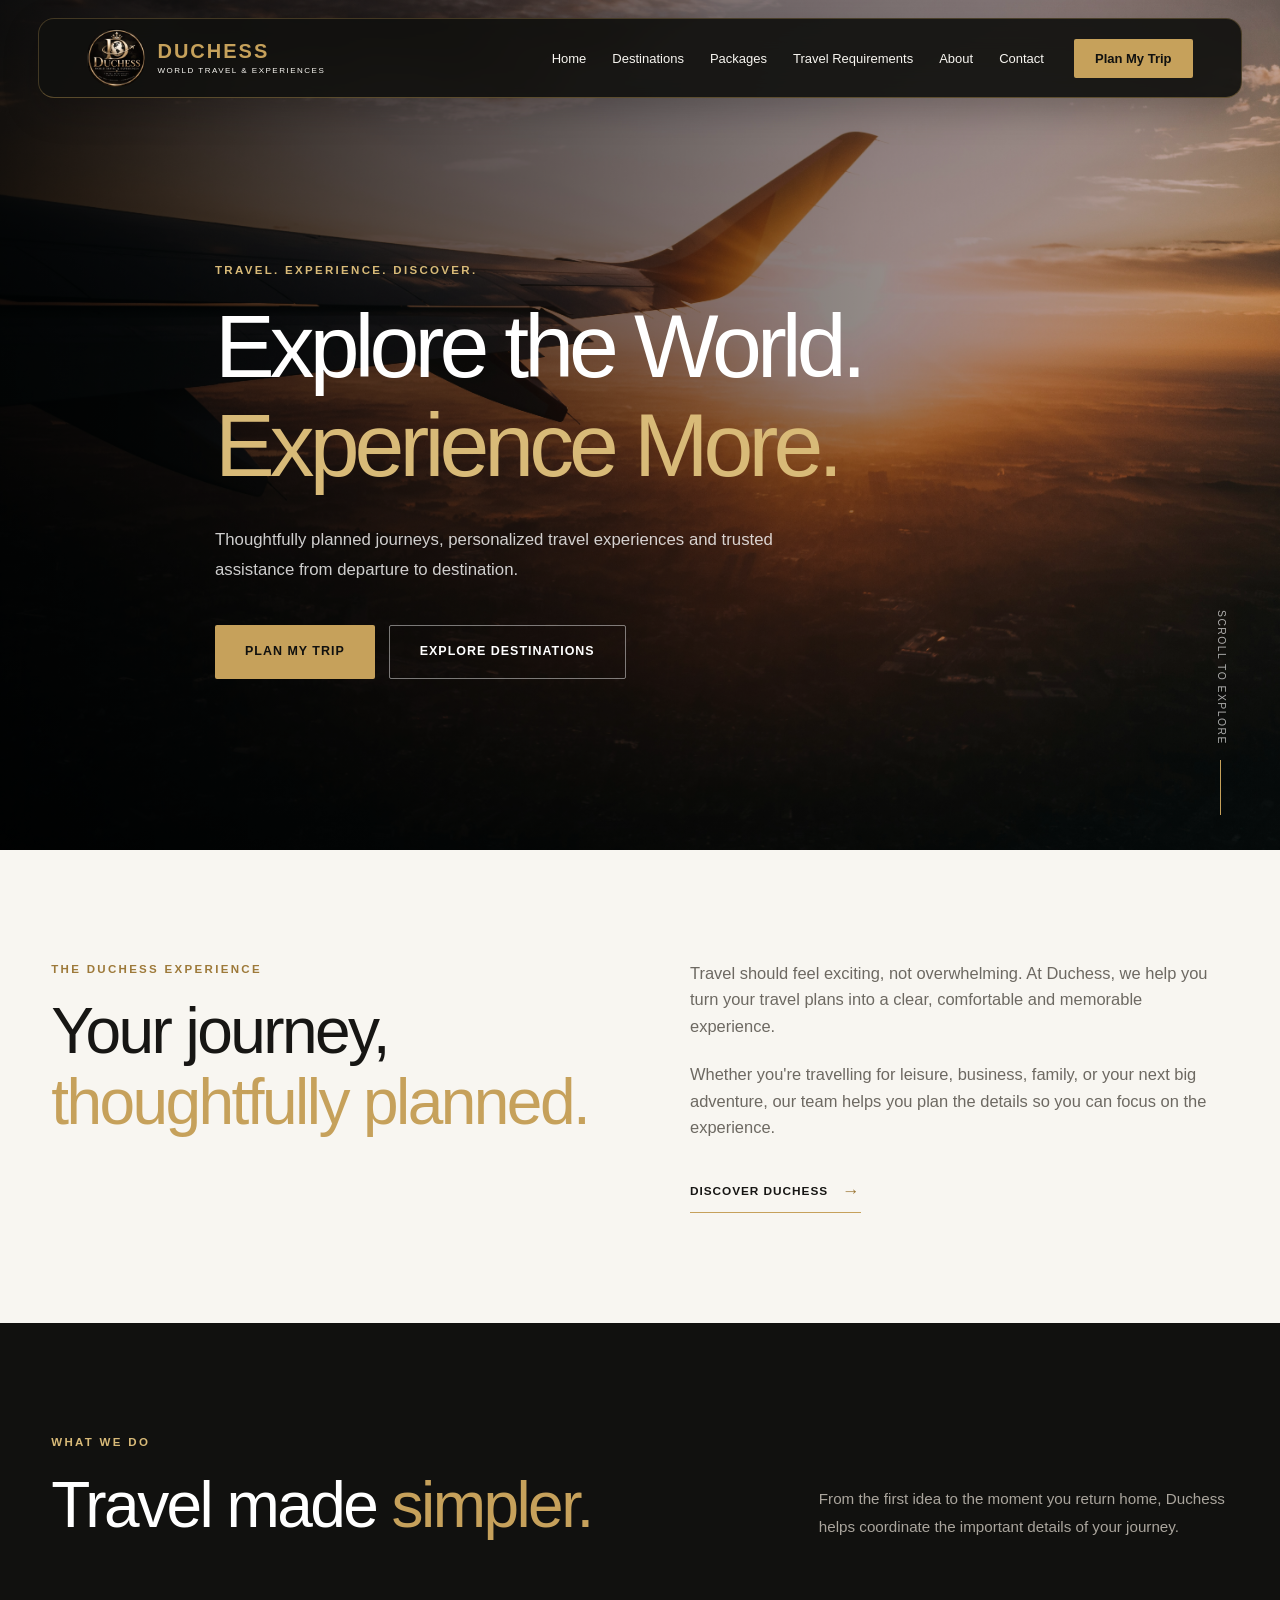
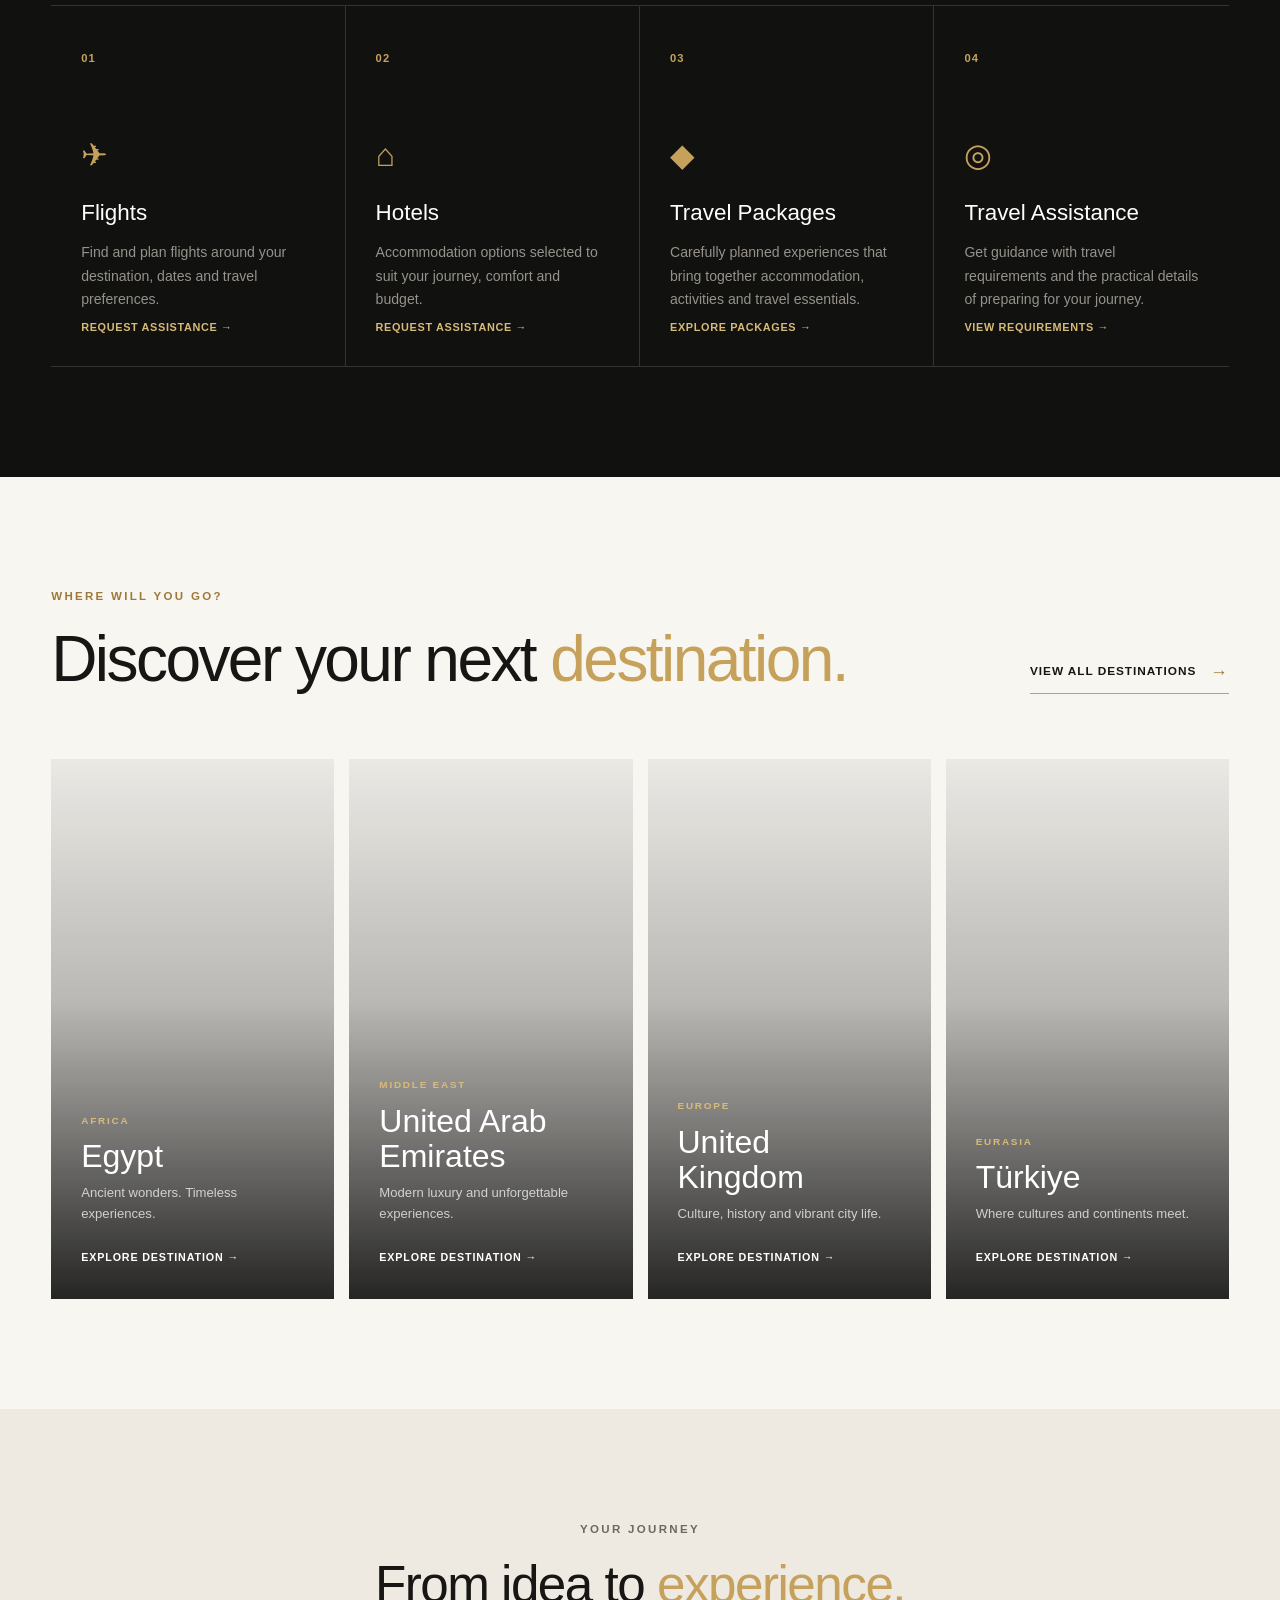
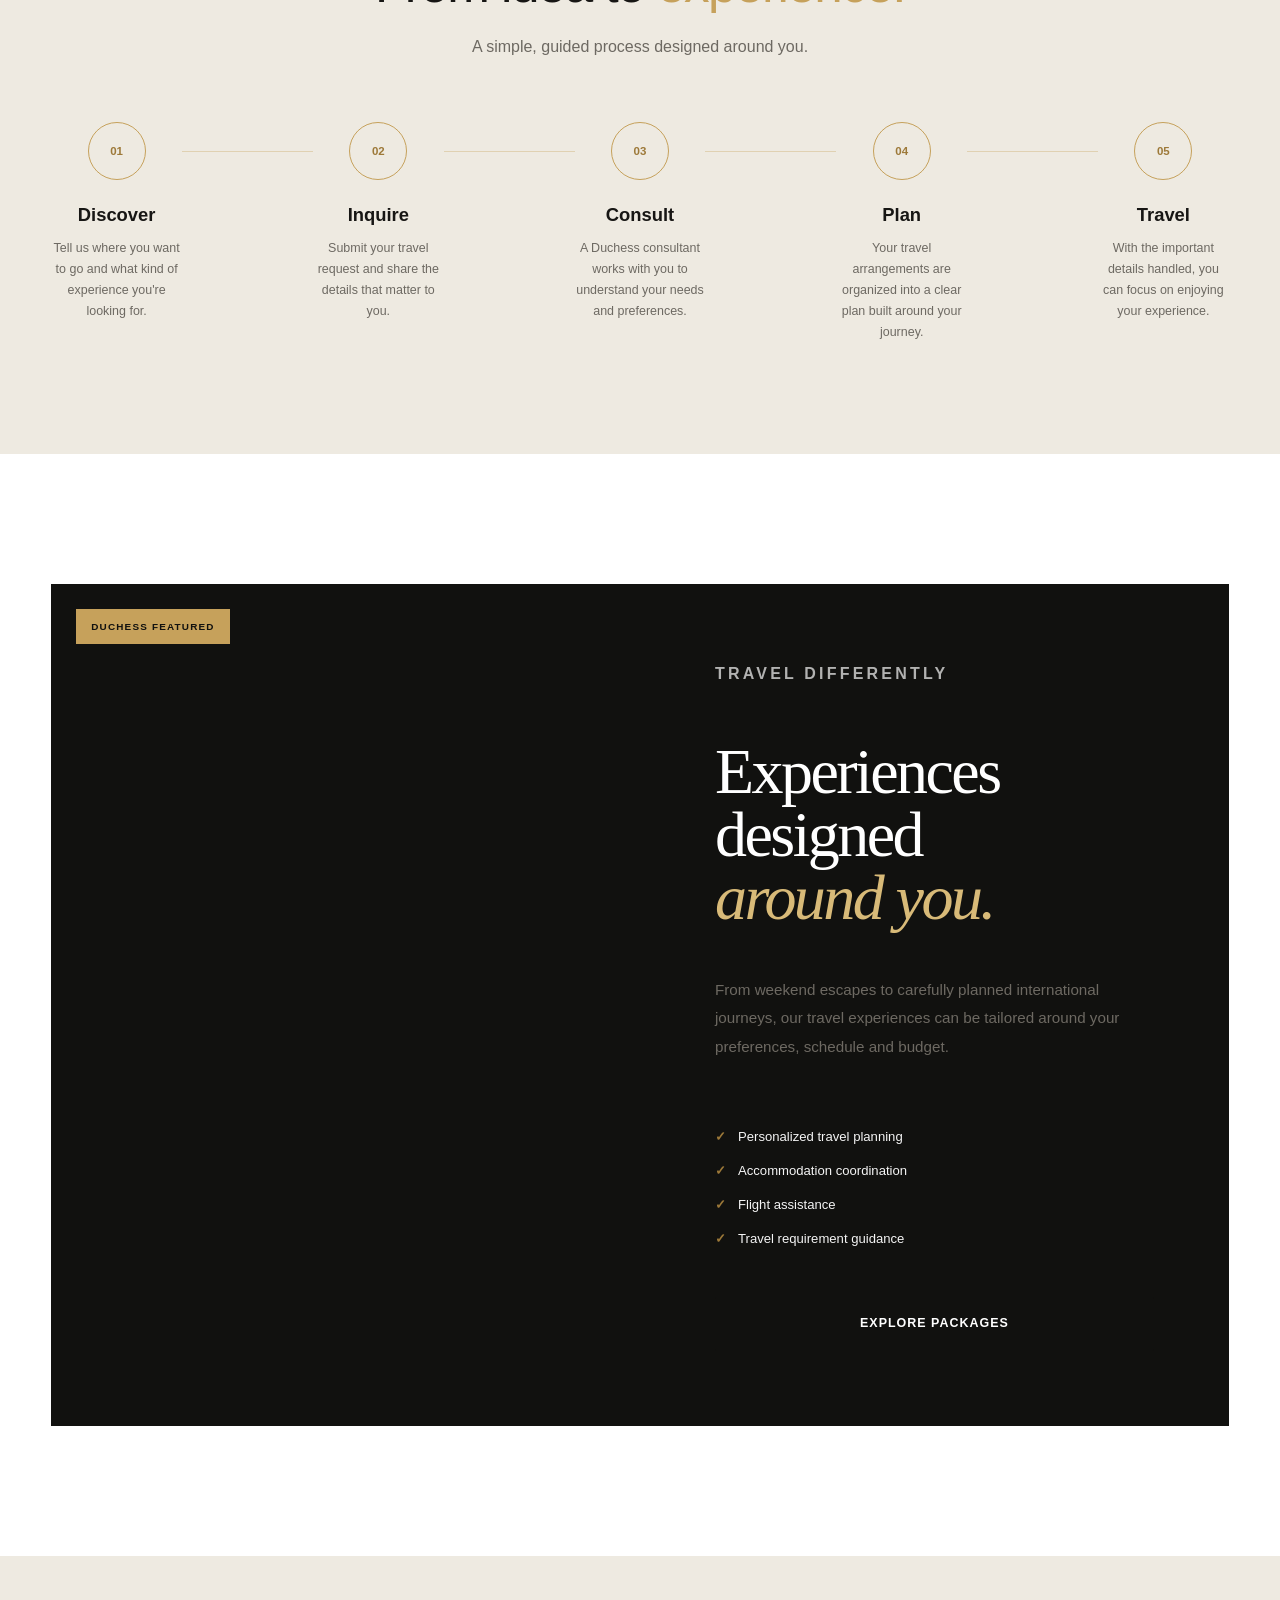
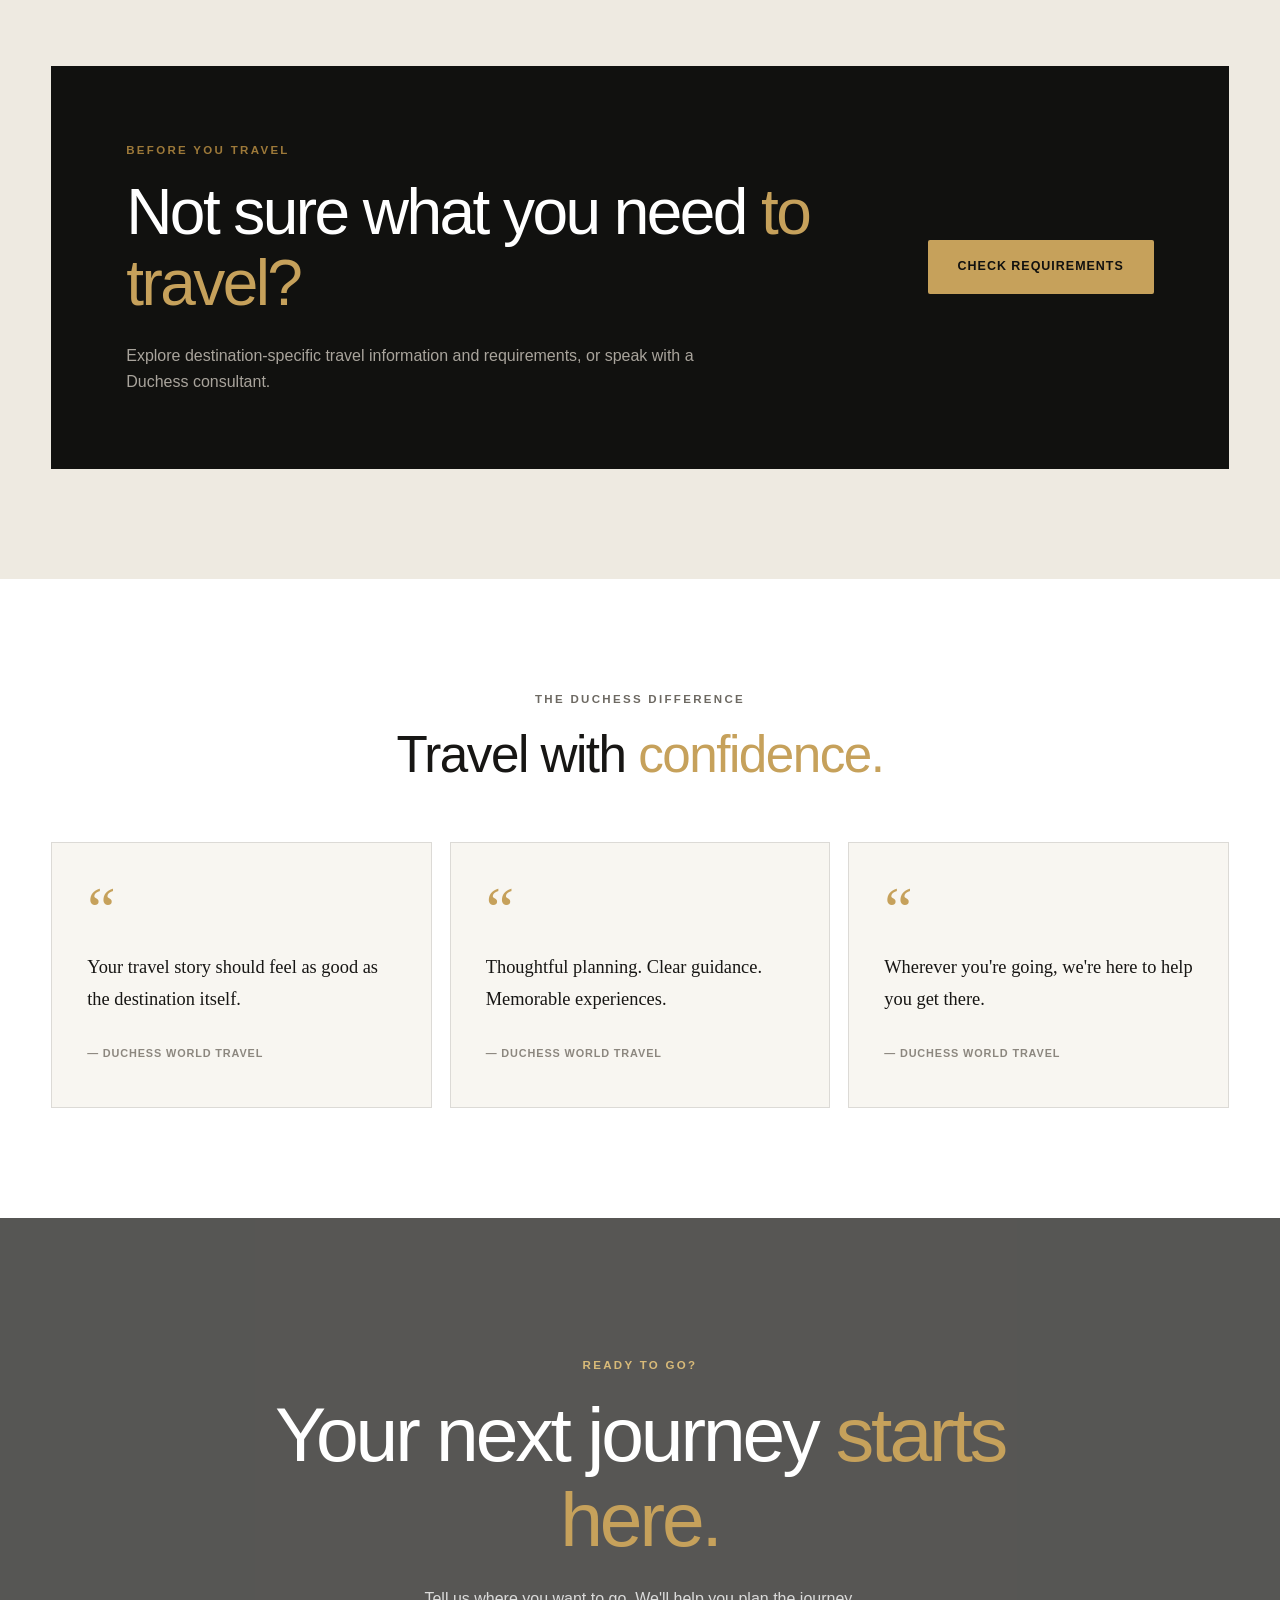
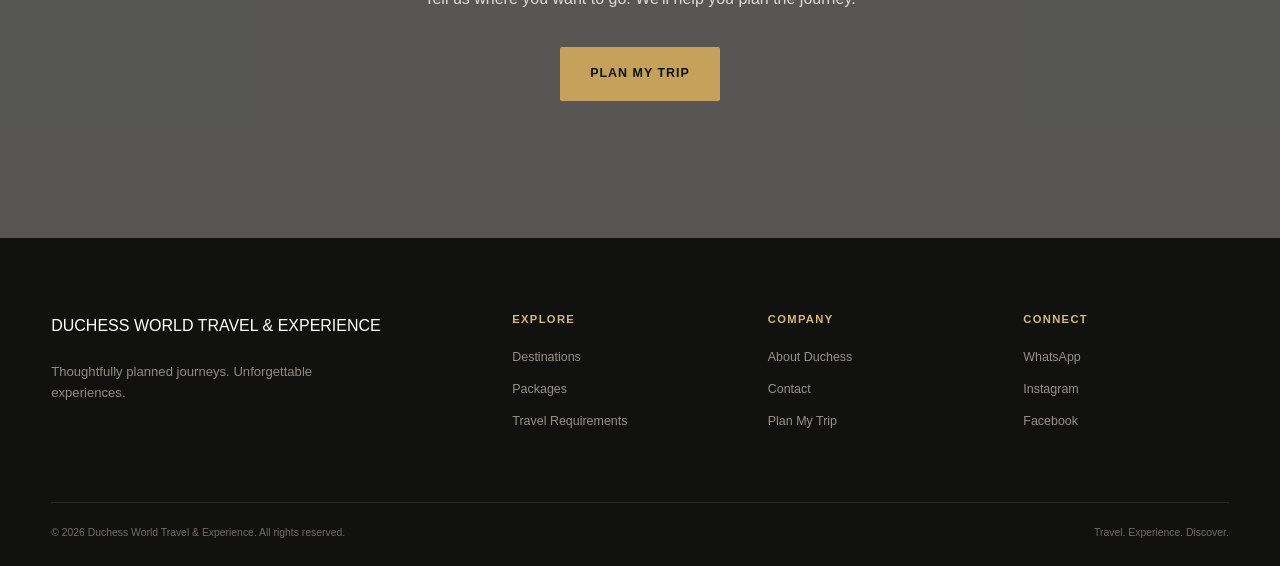
==== index.html @ 2e2ee83c "Initial Duchess travel website demo" ====
<!DOCTYPE html>
<html lang="en">

<head>

    <meta charset="UTF-8">
    <meta name="viewport" content="width=device-width, initial-scale=1.0">

    <title>Duchess World Travel & Experience</title>

    <meta name="description" content="Duchess World Travel & Experience — thoughtfully planned journeys, travel experiences and personalized travel assistance.">

    <link rel="stylesheet" href="css/style.css">

</head>

<body>

    <!-- =========================
         HEADER / NAVIGATION
    ========================== -->
    <header class="site-header">
        <div class="container nav-container">
    
            <a href="index.html" class="brand">
                <img
                    src="images/duchess-logo.jpeg"
                    alt="Duchess World Travel & Experiences"
                    class="brand-logo"
                >
    
                <span class="brand-name">
                    <strong>DUCHESS</strong>
                    <small>WORLD TRAVEL & EXPERIENCES</small>
                </span>
            </a>
    
            <nav class="main-nav">
                <a href="index.html">Home</a>
                <a href="destinations.html">Destinations</a>
                <a href="packages.html">Packages</a>
                <a href="requirements.html">Travel Requirements</a>
                <a href="about.html">About</a>
                <a href="contact.html">Contact</a>
            </nav>
    
            <a href="request-trip.html" class="nav-cta">
                Plan My Trip
            </a>
    
            <button
                class="menu-toggle"
                type="button"
                aria-label="Open menu"
                aria-expanded="false"
            >
                <span></span>
                <span></span>
                <span></span>
            </button>
    
            <nav class="mobile-nav">
                <a href="index.html">Home</a>
                <a href="destinations.html">Destinations</a>
                <a href="packages.html">Packages</a>
                <a href="requirements.html">Travel Requirements</a>
                <a href="about.html">About</a>
                <a href="contact.html">Contact</a>
    
                <a href="request-trip.html" class="mobile-nav-cta">
                    Plan My Trip
                </a>
            </nav>
    
        </div>
    </header>


    <main>

        <!-- =========================
             HERO SECTION
        ========================== -->
        <section class="hero">

            <div class="hero-overlay"></div>

            <div class="container hero-content">

                <p class="eyebrow">
                    TRAVEL. EXPERIENCE. DISCOVER.
                </p>

                <h1>
                    Explore the World.<br>
                    <span>Experience More.</span>
                </h1>

                <p class="hero-text">
                    Thoughtfully planned journeys, personalized travel experiences
                    and trusted assistance from departure to destination.
                </p>

                <div class="hero-actions">

                    <a href="request-trip.html" class="btn btn-primary">
                        Plan My Trip
                    </a>

                    <a href="destinations.html" class="btn btn-secondary">
                        Explore Destinations
                    </a>

                </div>

            </div>

            <div class="hero-scroll">
                <span>Scroll to explore</span>
                <span class="scroll-line"></span>
            </div>

        </section>


        <!-- =========================
             INTRODUCTION
        ========================== -->
        <section class="intro section">

            <div class="container intro-grid">

                <div class="section-heading">

                    <p class="eyebrow">
                        THE DUCHESS EXPERIENCE
                    </p>

                    <h2>
                        Your journey,
                        <span>thoughtfully planned.</span>
                    </h2>

                </div>

                <div class="intro-text">

                    <p>
                        Travel should feel exciting, not overwhelming. At Duchess,
                        we help you turn your travel plans into a clear, comfortable
                        and memorable experience.
                    </p>

                    <p>
                        Whether you're travelling for leisure, business, family,
                        or your next big adventure, our team helps you plan the
                        details so you can focus on the experience.
                    </p>

                    <a href="about.html" class="text-link">
                        Discover Duchess
                        <span>→</span>
                    </a>

                </div>

            </div>

        </section>


        <!-- =========================
             SERVICES
        ========================== -->
        <section class="services section section-dark">

            <div class="container">

                <div class="section-header">

                    <div>

                        <p class="eyebrow">
                            WHAT WE DO
                        </p>

                        <h2>
                            Travel made <span>simpler.</span>
                        </h2>

                    </div>

                    <p class="section-description">
                        From the first idea to the moment you return home,
                        Duchess helps coordinate the important details of your journey.
                    </p>

                </div>


                <div class="services-grid">

                    <article class="service-card">

                        <span class="service-number">01</span>

                        <div class="service-icon">✈</div>

                        <h3>Flights</h3>

                        <p>
                            Find and plan flights around your destination,
                            dates and travel preferences.
                        </p>

                        <a href="request-trip.html">
                            Request assistance →
                        </a>

                    </article>


                    <article class="service-card">

                        <span class="service-number">02</span>

                        <div class="service-icon">⌂</div>

                        <h3>Hotels</h3>

                        <p>
                            Accommodation options selected to suit your
                            journey, comfort and budget.
                        </p>

                        <a href="request-trip.html">
                            Request assistance →
                        </a>

                    </article>


                    <article class="service-card">

                        <span class="service-number">03</span>

                        <div class="service-icon">◆</div>

                        <h3>Travel Packages</h3>

                        <p>
                            Carefully planned experiences that bring together
                            accommodation, activities and travel essentials.
                        </p>

                        <a href="packages.html">
                            Explore packages →
                        </a>

                    </article>


                    <article class="service-card">

                        <span class="service-number">04</span>

                        <div class="service-icon">◎</div>

                        <h3>Travel Assistance</h3>

                        <p>
                            Get guidance with travel requirements and the
                            practical details of preparing for your journey.
                        </p>

                        <a href="requirements.html">
                            View requirements →
                        </a>

                    </article>

                </div>

            </div>

        </section>


        <!-- =========================
             FEATURED DESTINATIONS
        ========================== -->
        <section class="destinations section">

            <div class="container">

                <div class="section-header">

                    <div>

                        <p class="eyebrow">
                            WHERE WILL YOU GO?
                        </p>

                        <h2>
                            Discover your next <span>destination.</span>
                        </h2>

                    </div>

                    <a href="destinations.html" class="text-link">
                        View all destinations
                        <span>→</span>
                    </a>

                </div>


                <div class="destination-grid">

                    <a href="egypt.html" class="destination-card destination-egypt">

                        <div class="destination-overlay"></div>

                        <div class="destination-content">

                            <span class="destination-country">
                                AFRICA
                            </span>

                            <h3>Egypt</h3>

                            <p>
                                Ancient wonders. Timeless experiences.
                            </p>

                            <span class="destination-link">
                                Explore destination →
                            </span>

                        </div>

                    </a>


                    <a href="destination-uae.html" class="destination-card destination-uae">

                        <div class="destination-overlay"></div>

                        <div class="destination-content">

                            <span class="destination-country">
                                MIDDLE EAST
                            </span>

                            <h3>United Arab Emirates</h3>

                            <p>
                                Modern luxury and unforgettable experiences.
                            </p>

                            <span class="destination-link">
                                Explore destination →
                            </span>

                        </div>

                    </a>


                    <a href="destination-uk.html" class="destination-card destination-uk">

                        <div class="destination-overlay"></div>

                        <div class="destination-content">

                            <span class="destination-country">
                                EUROPE
                            </span>

                            <h3>United Kingdom</h3>

                            <p>
                                Culture, history and vibrant city life.
                            </p>

                            <span class="destination-link">
                                Explore destination →
                            </span>

                        </div>

                    </a>


                    <a href="destination-turkiye.html" class="destination-card destination-turkiye">

                        <div class="destination-overlay"></div>

                        <div class="destination-content">

                            <span class="destination-country">
                                EURASIA
                            </span>

                            <h3>Türkiye</h3>

                            <p>
                                Where cultures and continents meet.
                            </p>

                            <span class="destination-link">
                                Explore destination →
                            </span>

                        </div>

                    </a>

                </div>

            </div>

        </section>


        <!-- =========================
             HOW DUCHESS WORKS
        ========================== -->
        <section class="journey section section-light">

            <div class="container">

                <div class="section-heading centered">

                    <p class="eyebrow">
                        YOUR JOURNEY
                    </p>

                    <h2>
                        From idea to <span>experience.</span>
                    </h2>

                    <p>
                        A simple, guided process designed around you.
                    </p>

                </div>


                <div class="journey-steps">

                    <div class="journey-step">

                        <span class="step-number">01</span>

                        <h3>Discover</h3>

                        <p>
                            Tell us where you want to go and what kind of
                            experience you're looking for.
                        </p>

                    </div>


                    <div class="journey-line"></div>


                    <div class="journey-step">

                        <span class="step-number">02</span>

                        <h3>Inquire</h3>

                        <p>
                            Submit your travel request and share the details
                            that matter to you.
                        </p>

                    </div>


                    <div class="journey-line"></div>


                    <div class="journey-step">

                        <span class="step-number">03</span>

                        <h3>Consult</h3>

                        <p>
                            A Duchess consultant works with you to understand
                            your needs and preferences.
                        </p>

                    </div>


                    <div class="journey-line"></div>


                    <div class="journey-step">

                        <span class="step-number">04</span>

                        <h3>Plan</h3>

                        <p>
                            Your travel arrangements are organized into a
                            clear plan built around your journey.
                        </p>

                    </div>


                    <div class="journey-line"></div>


                    <div class="journey-step">

                        <span class="step-number">05</span>

                        <h3>Travel</h3>

                        <p>
                            With the important details handled, you can focus
                            on enjoying your experience.
                        </p>

                    </div>

                </div>

            </div>

        </section>


        <!-- =========================
             FEATURED PACKAGE
        ========================== -->
        <section class="featured-package section">

            <div class="container featured-package-grid">

                <div class="featured-package-image">

                    <div class="featured-badge">
                        DUCHESS FEATURED
                    </div>

                </div>


                <div class="featured-package-content">

                    <p class="eyebrow">
                        TRAVEL DIFFERENTLY
                    </p>

                    <h2>
                        Experiences designed
                        <span>around you.</span>
                    </h2>

                    <p>
                        From weekend escapes to carefully planned international
                        journeys, our travel experiences can be tailored around
                        your preferences, schedule and budget.
                    </p>

                    <ul class="feature-list">

                        <li>
                            <span>✓</span>
                            Personalized travel planning
                        </li>

                        <li>
                            <span>✓</span>
                            Accommodation coordination
                        </li>

                        <li>
                            <span>✓</span>
                            Flight assistance
                        </li>

                        <li>
                            <span>✓</span>
                            Travel requirement guidance
                        </li>

                    </ul>

                    <a href="packages.html" class="btn btn-dark">
                        Explore Packages
                    </a>

                </div>

            </div>

        </section>


        <!-- =========================
             TRAVEL REQUIREMENTS CTA
        ========================== -->
        <section class="requirements-preview section">

            <div class="container requirements-box">

                <div>

                    <p class="eyebrow">
                        BEFORE YOU TRAVEL
                    </p>

                    <h2>
                        Not sure what you need
                        <span>to travel?</span>
                    </h2>

                    <p>
                        Explore destination-specific travel information and
                        requirements, or speak with a Duchess consultant.
                    </p>

                </div>

                <div class="requirements-action">

                    <a href="requirements.html" class="btn btn-primary">
                        Check Requirements
                    </a>

                </div>

            </div>

        </section>


        <!-- =========================
             TESTIMONIALS
        ========================== -->
        <section class="testimonials section">

            <div class="container">

                <div class="section-heading centered">

                    <p class="eyebrow">
                        THE DUCHESS DIFFERENCE
                    </p>

                    <h2>
                        Travel with <span>confidence.</span>
                    </h2>

                </div>


                <div class="testimonial-grid">

                    <article class="testimonial-card">

                        <div class="quote-mark">“</div>

                        <p>
                            Your travel story should feel as good as the
                            destination itself.
                        </p>

                        <span class="testimonial-author">
                            — Duchess World Travel
                        </span>

                    </article>


                    <article class="testimonial-card">

                        <div class="quote-mark">“</div>

                        <p>
                            Thoughtful planning. Clear guidance.
                            Memorable experiences.
                        </p>

                        <span class="testimonial-author">
                            — Duchess World Travel
                        </span>

                    </article>


                    <article class="testimonial-card">

                        <div class="quote-mark">“</div>

                        <p>
                            Wherever you're going, we're here to help
                            you get there.
                        </p>

                        <span class="testimonial-author">
                            — Duchess World Travel
                        </span>

                    </article>

                </div>

            </div>

        </section>


        <!-- =========================
             FINAL CTA
        ========================== -->
        <section class="final-cta">

            <div class="final-cta-overlay"></div>

            <div class="container final-cta-content">

                <p class="eyebrow">
                    READY TO GO?
                </p>

                <h2>
                    Your next journey
                    <span>starts here.</span>
                </h2>

                <p>
                    Tell us where you want to go. We'll help you plan
                    the journey.
                </p>

                <a href="request-trip.html" class="btn btn-primary">
                    Plan My Trip
                </a>

            </div>

        </section>

    </main>


    <!-- =========================
         FOOTER
    ========================== -->
    <footer class="site-footer">

        <div class="container footer-grid">

            <div class="footer-brand">

                <a href="index.html" class="logo">
                    <span class="logo-main">DUCHESS</span>
                    <span class="logo-sub">WORLD TRAVEL & EXPERIENCE</span>
                </a>

                <p>
                    Thoughtfully planned journeys.
                    Unforgettable experiences.
                </p>

            </div>


            <div class="footer-column">

                <h4>Explore</h4>

                <a href="destinations.html">Destinations</a>
                <a href="packages.html">Packages</a>
                <a href="requirements.html">Travel Requirements</a>

            </div>


            <div class="footer-column">

                <h4>Company</h4>

                <a href="about.html">About Duchess</a>
                <a href="contact.html">Contact</a>
                <a href="request-trip.html">Plan My Trip</a>

            </div>


            <div class="footer-column">

                <h4>Connect</h4>

                <a href="#" target="_blank">WhatsApp</a>
                <a href="#" target="_blank">Instagram</a>
                <a href="#" target="_blank">Facebook</a>

            </div>

        </div>


        <div class="container footer-bottom">

            <p>
                © 2026 Duchess World Travel & Experience. All rights reserved.
            </p>

            <p>
                Travel. Experience. Discover.
            </p>

        </div>

    </footer>


    <script src="js/main.js"></script>

</body>

</html>
---- css/style.css ----
/* =========================================================
   DUCHESS WORLD TRAVEL & EXPERIENCES
   Main Stylesheet
========================================================= */


/* =========================================================
   1. VARIABLES
========================================================= */

:root {
    --black: #11110f;
    --black-soft: #191816;
    --black-light: #25231f;

    --gold: #c6a15b;
    --gold-light: #d8ba78;
    --gold-dark: #9d7939;

    --cream: #f8f6f1;
    --cream-dark: #eeeae1;
    --white: #ffffff;

    --text: #171614;
    --text-light: #6d6962;
    --text-muted: #8c877f;

    --border: rgba(23, 22, 20, 0.12);

    --container: 1240px;

    --transition: 0.3s ease;
}


/* =========================================================
   2. RESET
========================================================= */

* {
    margin: 0;
    padding: 0;
    box-sizing: border-box;
}

html {
    scroll-behavior: smooth;
}

body {
    font-family: "Inter", "Helvetica Neue", Arial, sans-serif;
    background: var(--cream);
    color: var(--text);
    line-height: 1.6;
    overflow-x: hidden;
}

img {
    display: block;
    max-width: 100%;
}

a {
    color: inherit;
    text-decoration: none;
}

button,
input,
textarea,
select {
    font: inherit;
}

button {
    border: none;
    background: none;
    cursor: pointer;
}


/* =========================================================
   3. GLOBAL
========================================================= */

.container {
    width: min(92%, var(--container));
    margin: 0 auto;
}

.section {
    padding: 110px 0;
}

.section-dark {
    background: var(--black);
    color: var(--white);
}

.section-light {
    background: var(--cream-dark);
}

.eyebrow {
    color: var(--gold-dark);
    font-size: 0.72rem;
    font-weight: 700;
    letter-spacing: 0.2em;
    text-transform: uppercase;
    margin-bottom: 18px;
}

.section-dark .eyebrow {
    color: var(--gold-light);
}

h1,
h2,
h3,
h4 {
    line-height: 1.1;
}

h1,
h2 {
    font-weight: 500;
}

h2 {
    font-size: clamp(2.5rem, 5vw, 4.5rem);
    letter-spacing: -0.04em;
}

h2 span {
    color: var(--gold);
}

.section-heading {
    max-width: 650px;
}

.section-heading.centered {
    margin: 0 auto 70px;
    text-align: center;
}

.section-heading.centered > p:last-child {
    margin-top: 22px;
    color: var(--text-light);
}

.section-dark .section-heading.centered > p:last-child {
    color: #aaa59d;
}


/* =========================================================
   4. BUTTONS
========================================================= */

.btn {
    display: inline-flex;
    align-items: center;
    justify-content: center;
    min-height: 54px;
    padding: 0 30px;
    border-radius: 2px;
    font-size: 0.78rem;
    font-weight: 700;
    letter-spacing: 0.08em;
    text-transform: uppercase;
    transition:
        transform var(--transition),
        background var(--transition),
        color var(--transition),
        border-color var(--transition);
}

.btn:hover {
    transform: translateY(-3px);
}

.btn-primary {
    background: var(--gold);
    color: var(--black);
}

.btn-primary:hover {
    background: var(--gold-light);
}

.btn-secondary {
    border: 1px solid rgba(255, 255, 255, 0.45);
    color: var(--white);
}

.btn-secondary:hover {
    background: var(--white);
    color: var(--black);
    border-color: var(--white);
}

.btn-dark {
    background: var(--black);
    color: var(--white);
}

.btn-dark:hover {
    background: var(--black-light);
}


/* =========================================================
   5. HEADER
   SAME HEADER ON ALL PAGES
========================================================= */

.site-header {
    position: fixed;
    top: 0;
    left: 0;
    width: 100%;
    z-index: 1000;

    background: #11110f;
    border-bottom: 1px solid rgba(198, 161, 91, 0.35);
}

.nav-container {
    width: min(92%, 1200px);
    min-height: 88px;
    margin: 0 auto;

    display: flex;
    align-items: center;
    gap: 30px;
}


/* =========================================================
   6. BRAND
========================================================= */

.brand {
    display: flex;
    align-items: center;
    gap: 12px;

    width: 330px;
    flex-shrink: 0;

    text-decoration: none;
}

.brand-logo {
    width: 58px;
    height: 58px;

    flex-shrink: 0;

    object-fit: contain;
    display: block;

    border-radius: 27px;
}

.brand-name {
    display: flex;
    flex-direction: column;
    line-height: 1.1;
}

.brand-name strong {
    color: var(--gold);

    font-size: 20px;
    font-weight: 700;

    letter-spacing: 2px;
}

.brand-name small {
    margin-top: 5px;

    color: var(--cream);

    font-size: 8px;
    font-weight: 500;

    letter-spacing: 1.5px;

    white-space: nowrap;
}


/* =========================================================
   7. MAIN NAVIGATION
========================================================= */

.main-nav {
    display: flex;
    align-items: center;
    gap: 26px;

    margin-left: auto;
}

.main-nav a {
    position: relative;

    color: var(--cream);

    font-size: 13px;
    font-weight: 500;
    line-height: 1;

    white-space: nowrap;

    transition: color var(--transition);
}

.main-nav a:hover,
.main-nav a.active {
    color: var(--gold);
}

.main-nav a::after {
    content: "";

    position: absolute;

    left: 0;
    bottom: -9px;

    width: 0;
    height: 2px;

    background: var(--gold);

    transition: width var(--transition);
}

.main-nav a:hover::after,
.main-nav a.active::after {
    width: 100%;
}


/* =========================================================
   8. PLAN MY TRIP
========================================================= */

.nav-cta {
    display: inline-flex;
    align-items: center;
    justify-content: center;

    flex-shrink: 0;

    padding: 13px 21px;

    background: var(--gold);
    color: var(--black) !important;

    border-radius: 2px;

    font-size: 13px;
    font-weight: 700;
    line-height: 1;

    white-space: nowrap;

    text-decoration: none;

    transition: all var(--transition);
}

.nav-cta:hover {
    background: var(--gold-light);
    color: var(--black) !important;

    transform: translateY(-1px);
}


/* =========================================================
   9. MOBILE MENU BUTTON
========================================================= */

.menu-toggle {
    display: none;

    width: 42px;
    height: 42px;

    padding: 0;

    border: 1px solid rgba(198, 161, 91, 0.5);

    background: transparent;

    align-items: center;
    justify-content: center;

    flex-direction: column;

    gap: 5px;
}

.menu-toggle span {
    display: block;

    width: 20px;
    height: 2px;

    background: var(--gold);
}


/* =========================================================
   10. HERO
========================================================= */

.hero {
    min-height: 850px;

    position: relative;

    display: flex;
    align-items: center;

    color: var(--white);

    background-image:
        url("../images/trip.jpg");

    background-size: cover;
    background-position: center;

    overflow: hidden;
}

.hero-overlay {
    position: absolute;
    inset: 0;

    background:
        linear-gradient(
            90deg,
            rgba(0, 0, 0, 0.82) 0%,
            rgba(0, 0, 0, 0.56) 45%,
            rgba(0, 0, 0, 0.2) 100%
        );
}

.hero-content {
    position: relative;
    z-index: 2;

    padding-top: 90px;

    max-width: 850px;
}

.hero .eyebrow {
    color: var(--gold-light);
}

.hero h1 {
    max-width: 850px;

    font-size: clamp(3.4rem, 7vw, 7rem);

    letter-spacing: -0.055em;
}

.hero h1 span {
    color: var(--gold-light);
}

.hero-text {
    max-width: 580px;

    margin-top: 30px;

    color: rgba(255, 255, 255, 0.8);

    font-size: 1.05rem;
    line-height: 1.8;
}

.hero-actions {
    display: flex;
    flex-wrap: wrap;

    gap: 14px;

    margin-top: 40px;
}

.hero-scroll {
    position: absolute;

    z-index: 2;

    bottom: 35px;
    right: 4%;

    display: flex;
    align-items: center;

    gap: 15px;

    color: rgba(255, 255, 255, 0.65);

    font-size: 0.65rem;

    letter-spacing: 0.14em;

    text-transform: uppercase;

    writing-mode: vertical-rl;
}

.scroll-line {
    width: 1px;
    height: 55px;

    background: var(--gold);
}


/* =========================================================
   11. INTRO
========================================================= */

.intro-grid {
    display: grid;

    grid-template-columns: 1fr 1fr;

    gap: 100px;

    align-items: start;
}

.intro-text {
    max-width: 560px;
}

.intro-text p {
    color: var(--text-light);

    margin-bottom: 22px;

    font-size: 1.03rem;
}

.text-link {
    display: inline-flex;
    align-items: center;

    gap: 14px;

    margin-top: 15px;

    padding-bottom: 7px;

    border-bottom: 1px solid var(--gold);

    color: var(--text);

    font-size: 0.74rem;
    font-weight: 700;

    letter-spacing: 0.08em;

    text-transform: uppercase;

    transition: gap var(--transition);
}

.text-link span {
    color: var(--gold-dark);

    font-size: 1.1rem;
}

.text-link:hover {
    gap: 20px;
}


/* =========================================================
   12. SERVICES
========================================================= */

.services {
    position: relative;
}

.section-header {
    display: flex;

    align-items: end;
    justify-content: space-between;

    gap: 60px;

    margin-bottom: 65px;
}

.section-description {
    max-width: 410px;

    color: #aaa59d;

    font-size: 0.95rem;

    line-height: 1.8;
}

.services-grid {
    display: grid;

    grid-template-columns: repeat(4, 1fr);

    border-top: 1px solid rgba(255, 255, 255, 0.15);
    border-bottom: 1px solid rgba(255, 255, 255, 0.15);
}

.service-card {
    position: relative;

    min-height: 360px;

    padding: 38px 30px;

    border-right: 1px solid rgba(255, 255, 255, 0.15);

    transition: background var(--transition);
}

.service-card:last-child {
    border-right: none;
}

.service-card:hover {
    background: var(--black-light);
}

.service-number {
    color: var(--gold);

    font-size: 0.7rem;
    font-weight: 700;

    letter-spacing: 0.1em;
}

.service-icon {
    margin-top: 60px;

    color: var(--gold);

    font-size: 2rem;
}

.service-card h3 {
    margin-top: 20px;

    font-size: 1.4rem;
    font-weight: 500;
}

.service-card p {
    margin-top: 15px;

    color: #96928b;

    font-size: 0.88rem;

    line-height: 1.7;
}

.service-card a {
    position: absolute;

    bottom: 30px;
    left: 30px;

    color: var(--gold-light);

    font-size: 0.68rem;
    font-weight: 700;

    letter-spacing: 0.06em;

    text-transform: uppercase;
}


/* =========================================================
   13. DESTINATIONS
========================================================= */

.destination-grid {
    display: grid;

    grid-template-columns: repeat(4, 1fr);

    gap: 15px;
}

.destination-card {
    position: relative;

    min-height: 540px;

    display: flex;
    align-items: flex-end;

    padding: 30px;

    color: var(--white);

    background-size: cover;
    background-position: center;

    overflow: hidden;

    isolation: isolate;
}

.destination-card::before {
    content: "";

    position: absolute;

    inset: 0;

    z-index: -2;

    background-size: cover;
    background-position: center;

    transition: transform 0.7s ease;
}

.destination-egypt::before {
    background-image:
        url("https://images.unsplash.com/photo-1568322445389-f64ac2515020?auto=format&fit=crop&w=1000&q=80");
}

.destination-uae::before {
    background-image:
        url("https://images.unsplash.com/photo-1512453979798-5ea266f8880c?auto=format&fit=crop&w=1000&q=80");
}

.destination-uk::before {
    background-image:
        url("https://images.unsplash.com/photo-1513635269975-59663e0ac1ad?auto=format&fit=crop&w=1000&q=80");
}

.destination-turkiye::before {
    background-image:
        url("https://images.unsplash.com/photo-1524231757912-21f4fe3a7200?auto=format&fit=crop&w=1000&q=80");
}

.destination-card:hover::before {
    transform: scale(1.07);
}

.destination-overlay {
    position: absolute;

    inset: 0;

    z-index: -1;

    background:
        linear-gradient(
            to top,
            rgba(0, 0, 0, 0.85) 0%,
            rgba(0, 0, 0, 0.25) 55%,
            rgba(0, 0, 0, 0.05) 100%
        );
}

.destination-content {
    position: relative;

    width: 100%;
}

.destination-country {
    color: var(--gold-light);

    font-size: 0.62rem;
    font-weight: 700;

    letter-spacing: 0.18em;
}

.destination-card h3 {
    margin-top: 8px;

    font-size: 2rem;
    font-weight: 500;
}

.destination-card p {
    margin-top: 8px;

    color: rgba(255, 255, 255, 0.72);

    font-size: 0.82rem;
}

.destination-link {
    display: inline-block;

    margin-top: 25px;

    color: var(--white);

    font-size: 0.67rem;
    font-weight: 700;

    letter-spacing: 0.08em;

    text-transform: uppercase;
}


/* =========================================================
   14. DESTINATIONS PAGE
========================================================= */

.page-hero {
    min-height: 600px;

    position: relative;

    display: flex;
    align-items: center;

    color: var(--white);

    background-size: cover;
    background-position: center;

    overflow: hidden;
}

.destinations-hero {
    background-image:
        url("https://images.unsplash.com/photo-1488085061387-422e29b40080?auto=format&fit=crop&w=2200&q=85");
}

.page-hero::before {
    content: "";

    position: absolute;

    inset: 0;

    background:
        linear-gradient(
            90deg,
            rgba(0, 0, 0, 0.82),
            rgba(0, 0, 0, 0.42)
        );
}

.page-hero-content {
    position: relative;

    z-index: 2;

    max-width: 850px;

    padding-top: 90px;
}

.page-hero .eyebrow {
    color: var(--gold-light);
}

.page-hero h1 {
    max-width: 850px;

    font-size: clamp(3rem, 7vw, 6.5rem);

    letter-spacing: -0.055em;
}

.page-hero h1 span {
    color: var(--gold-light);
}

.page-hero p {
    max-width: 600px;

    margin-top: 25px;

    color: rgba(255, 255, 255, 0.78);

    font-size: 1rem;

    line-height: 1.8;
}


/* =========================================================
   15. DESTINATIONS INTRO
========================================================= */

.destinations-intro {
    background: var(--cream);
}

.destinations-intro-grid {
    display: grid;

    grid-template-columns: 1fr 1fr;

    gap: 100px;

    align-items: center;
}

.destinations-intro-text {
    max-width: 600px;
}

.destinations-intro-text p {
    margin-top: 20px;

    color: var(--text-light);

    font-size: 1rem;

    line-height: 1.8;
}

.destinations-intro-image {
    min-height: 500px;

    background-image:
        url("https://images.unsplash.com/photo-1469854523086-cc02fe5d8800?auto=format&fit=crop&w=1400&q=85");

    background-size: cover;
    background-position: center;

    border-radius: 18px;
}


/* =========================================================
   16. DESTINATIONS PAGE GRID
========================================================= */

.destinations-list {
    background: var(--cream-dark);
}

.destinations-list .section-heading {
    margin-bottom: 60px;
}

.destinations-page-grid {
    display: grid;

    grid-template-columns: repeat(2, 1fr);

    gap: 20px;
}

.destination-page-card {
    position: relative;

    min-height: 550px;

    display: flex;
    align-items: flex-end;

    padding: 40px;

    color: var(--white);

    background-size: cover;
    background-position: center;

    overflow: hidden;

    isolation: isolate;
}

.destination-page-card::before {
    content: "";

    position: absolute;

    inset: 0;

    z-index: -2;

    background-size: cover;
    background-position: center;

    transition: transform 0.7s ease;
}

.destination-page-card:hover::before {
    transform: scale(1.06);
}

.destination-page-card::after {
    content: "";

    position: absolute;

    inset: 0;

    z-index: -1;

    background:
        linear-gradient(
            to top,
            rgba(0, 0, 0, 0.88),
            rgba(0, 0, 0, 0.15)
        );
}

.destination-page-card.egypt::before {
    background-image:
        url("https://images.unsplash.com/photo-1568322445389-f64ac2515020?auto=format&fit=crop&w=1400&q=85");
}

.destination-page-card.uae::before {
    background-image:
        url("https://images.unsplash.com/photo-1512453979798-5ea266f8880c?auto=format&fit=crop&w=1400&q=85");
}

.destination-page-card.uk::before {
    background-image:
        url("https://images.unsplash.com/photo-1513635269975-59663e0ac1ad?auto=format&fit=crop&w=1400&q=85");
}

.destination-page-card.turkiye::before {
    background-image:
        url("https://images.unsplash.com/photo-1524231757912-21f4fe3a7200?auto=format&fit=crop&w=1400&q=85");
}

.destination-page-content {
    position: relative;

    z-index: 2;

    max-width: 620px;
}

.destination-page-content .country {
    color: var(--gold-light);

    font-size: 0.68rem;
    font-weight: 700;

    letter-spacing: 0.18em;

    text-transform: uppercase;
}

.destination-page-content h2 {
    margin-top: 10px;

    font-size: clamp(2.3rem, 5vw, 4rem);
}

.destination-page-content p {
    margin-top: 12px;

    color: rgba(255, 255, 255, 0.75);

    font-size: 0.9rem;

    line-height: 1.7;
}

.destination-page-content .btn {
    margin-top: 25px;
}


/* =========================================================
   17. COMING SOON DESTINATION
========================================================= */

.destination-coming-soon {
    min-height: 550px;

    display: flex;
    align-items: center;
    justify-content: center;

    padding: 40px;

    text-align: center;

    background: var(--black);

    color: var(--white);

    border: 1px solid rgba(198, 161, 91, 0.25);
}

.destination-coming-soon-content {
    max-width: 450px;
}

.destination-coming-soon .eyebrow {
    color: var(--gold-light);
}

.destination-coming-soon h2 {
    margin-top: 10px;

    font-size: 3rem;
}

.destination-coming-soon p {
    margin-top: 20px;

    color: #aaa59d;

    font-size: 0.9rem;
}


/* =========================================================
   18. JOURNEY
========================================================= */

.journey-steps {
    display: flex;

    align-items: flex-start;
    justify-content: space-between;
}

.journey-step {
    flex: 1;

    max-width: 190px;

    text-align: center;
}

.step-number {
    width: 58px;
    height: 58px;

    margin: 0 auto 25px;

    display: flex;
    align-items: center;
    justify-content: center;

    border: 1px solid var(--gold);

    border-radius: 50%;

    color: var(--gold-dark);

    font-size: 0.72rem;
    font-weight: 700;
}

.journey-step h3 {
    font-size: 1.15rem;
    font-weight: 600;
}

.journey-step p {
    margin-top: 12px;

    color: var(--text-light);

    font-size: 0.78rem;

    line-height: 1.7;
}

.journey-line {
    flex: 1;

    height: 1px;

    margin-top: 29px;

    background: rgba(198, 161, 91, 0.35);
}


/* =========================================================
   19. FEATURED PACKAGE
========================================================= */

.featured-package {
    background: var(--white);
}

.featured-package-grid {
    display: grid;

    grid-template-columns: 1fr 1fr;

    min-height: 620px;
}

.featured-package-image {
    position: relative;

    background-image:
        url("https://images.unsplash.com/photo-1548013146-72479768bada?auto=format&fit=crop&w=1400&q=85");

    background-size: cover;
    background-position: center;
}

.featured-badge {
    position: absolute;

    top: 25px;
    left: 25px;

    padding: 10px 15px;

    background: var(--gold);

    color: var(--black);

    font-size: 0.62rem;
    font-weight: 800;

    letter-spacing: 0.12em;
}

.featured-package-content {
    padding: 75px;

    display: flex;
    flex-direction: column;
    justify-content: center;
}

.featured-package-content h2 {
    max-width: 550px;
}

.featured-package-content > p:not(.eyebrow) {
    max-width: 500px;

    margin-top: 25px;

    color: var(--text-light);

    font-size: 0.95rem;
}



.feature-list {
    list-style: none;

    margin: 30px 0 35px;
}

.feature-list li {
    display: flex;
    align-items: center;

    gap: 12px;

    margin-bottom: 13px;

    color: var(--text);

    font-size: 0.82rem;

    color: whitesmoke;
}

.feature-list li span {
    color: var(--gold-dark);

    font-weight: 700;
}


/* =========================================================
   20. REQUIREMENTS CTA
========================================================= */

.requirements-preview {
    background: var(--cream-dark);
}

.requirements-box {
    padding: 75px;

    display: flex;
    align-items: center;
    justify-content: space-between;

    gap: 50px;

    background: var(--black);

    color: var(--white);
}

.requirements-box h2 {
    max-width: 720px;
}

.requirements-box > div:first-child > p:last-child {
    max-width: 620px;

    margin-top: 25px;

    color: #a9a49c;
}

.requirements-action {
    flex-shrink: 0;
}


/* =========================================================
   21. TESTIMONIALS
========================================================= */

.testimonials {
    background: var(--white);
}

.testimonial-grid {
    display: grid;

    grid-template-columns: repeat(3, 1fr);

    gap: 18px;
}

.testimonial-card {
    padding: 45px 35px;

    background: var(--cream);

    border: 1px solid var(--border);
}

.quote-mark {
    color: var(--gold);

    font-family: Georgia, serif;

    font-size: 4rem;

    line-height: 0.7;
}

.testimonial-card p {
    margin-top: 20px;

    color: var(--text);

    font-family: Georgia, serif;

    font-size: 1.15rem;

    line-height: 1.7;
}

.testimonial-author {
    display: block;

    margin-top: 30px;

    color: var(--text-muted);

    font-size: 0.68rem;
    font-weight: 700;

    letter-spacing: 0.08em;

    text-transform: uppercase;
}


/* =========================================================
   22. FINAL CTA
========================================================= */

.final-cta {
    min-height: 620px;

    position: relative;

    display: flex;
    align-items: center;
    justify-content: center;

    text-align: center;

    color: var(--white);

    background-image:
        url("https://images.unsplash.com/photo-1500530855697-b586d89ba3ee?auto=format&fit=crop&w=2200&q=85");

    background-size: cover;
    background-position: center;
}

.final-cta-overlay {
    position: absolute;

    inset: 0;

    background: rgba(0, 0, 0, 0.65);
}

.final-cta-content {
    position: relative;

    z-index: 2;
}

.final-cta .eyebrow {
    color: var(--gold-light);
}

.final-cta h2 {
    max-width: 850px;

    margin: 0 auto;

    font-size: clamp(3rem, 6vw, 6rem);
}

.final-cta-content > p:not(.eyebrow) {
    max-width: 500px;

    margin: 25px auto 35px;

    color: rgba(255, 255, 255, 0.78);
}


/* =========================================================
   23. DESTINATION CTA
========================================================= */

.destination-cta {
    background: var(--black);

    color: var(--white);

    text-align: center;
}

.destination-cta-content {
    max-width: 800px;

    margin: 0 auto;
}

.destination-cta h2 {
    margin-top: 10px;
}

.destination-cta p {
    max-width: 600px;

    margin: 25px auto 35px;

    color: #aaa59d;
}


/* =========================================================
   24. FOOTER
========================================================= */

.site-footer {
    padding: 75px 0 25px;

    background: var(--black);

    color: var(--white);
}

.footer-grid {
    display: grid;

    grid-template-columns: 2fr 1fr 1fr 1fr;

    gap: 50px;

    padding-bottom: 70px;
}

.footer-brand p {
    max-width: 270px;

    margin-top: 22px;

    color: #8f8a83;

    font-size: 0.82rem;
}

.footer-column {
    display: flex;
    flex-direction: column;

    gap: 12px;
}

.footer-column h4 {
    margin-bottom: 10px;

    color: var(--gold-light);

    font-size: 0.7rem;
    font-weight: 700;

    letter-spacing: 0.12em;

    text-transform: uppercase;
}

.footer-column a {
    width: fit-content;

    color: #96918a;

    font-size: 0.78rem;

    transition: color var(--transition);
}

.footer-column a:hover {
    color: var(--white);
}

.footer-bottom {
    padding-top: 22px;

    display: flex;
    justify-content: space-between;

    gap: 20px;

    border-top: 1px solid rgba(255, 255, 255, 0.1);

    color: #716d67;

    font-size: 0.65rem;
}


/* =========================================================
   25. TABLET
========================================================= */

@media (max-width: 1100px) {

    /* Header */

    .brand {
        width: 280px;
    }

    .main-nav {
        gap: 17px;
    }

    .main-nav a {
        font-size: 11px;
    }

    .nav-cta {
        padding: 12px 16px;

        font-size: 11px;
    }


    /* Services */

    .services-grid {
        grid-template-columns: repeat(2, 1fr);
    }

    .service-card:nth-child(2) {
        border-right: none;
    }

    .service-card:nth-child(-n + 2) {
        border-bottom: 1px solid rgba(255, 255, 255, 0.15);
    }


    /* Destinations */

    .destination-grid {
        grid-template-columns: repeat(2, 1fr);
    }

    .destination-card {
        min-height: 480px;
    }


    /* Featured package */

    .featured-package-content {
        padding: 50px;
    }
}


/* =========================================================
   26. MOBILE
========================================================= */

@media (max-width: 900px) {

    /* Header */

    .nav-container {
        min-height: 76px;

        justify-content: space-between;
    }

    .brand {
        width: auto;
    }

    .brand-logo {
        width: 50px;
        height: 50px;
    }

    .brand-name strong {
        font-size: 17px;
    }

    .brand-name small {
        font-size: 7px;

        letter-spacing: 1px;
    }

    .main-nav,
    .nav-cta {
        display: none;
    }

    .menu-toggle {
        display: flex;
    }


    /* Page hero */

    .page-hero {
        min-height: 550px;
    }

    .page-hero-content {
        padding-top: 70px;
    }


    /* Destinations intro */

    .destinations-intro-grid {
        grid-template-columns: 1fr;

        gap: 50px;
    }

    .destinations-intro-image {
        min-height: 420px;
    }


    /* Destinations page */

    .destinations-page-grid {
        grid-template-columns: 1fr;
    }


    /* Services */

    .services-grid {
        grid-template-columns: 1fr;
    }

    .service-card {
        min-height: 330px;

        border-right: none;

        border-bottom: 1px solid rgba(255, 255, 255, 0.15);
    }

    .service-card:last-child {
        border-bottom: none;
    }
}


/* =========================================================
   27. MOBILE — 760px
========================================================= */

@media (max-width: 760px) {

    .section {
        padding: 75px 0;
    }


    /* Header */

    .nav-container {
        min-height: 76px;
    }


    /* Hero */

    .hero {
        min-height: 760px;

        background-position: 60% center;
    }

    .hero-overlay {
        background:
            linear-gradient(
                90deg,
                rgba(0, 0, 0, 0.83),
                rgba(0, 0, 0, 0.45)
            );
    }

    .hero-content {
        padding-top: 65px;
    }

    .hero h1 {
        font-size: clamp(3rem, 14vw, 5rem);
    }

    .hero-text {
        font-size: 0.92rem;
    }

    .hero-actions {
        flex-direction: column;

        align-items: stretch;
    }

    .hero-actions .btn {
        width: 100%;
    }

    .hero-scroll {
        display: none;
    }


    /* Intro */

    .intro-grid {
        grid-template-columns: 1fr;

        gap: 40px;
    }


    /* Section header */

    .section-header {
        flex-direction: column;

        align-items: flex-start;

        gap: 25px;

        margin-bottom: 45px;
    }

    h2 {
        font-size: clamp(2.5rem, 12vw, 4rem);
    }


    /* Destinations */

    .destination-grid {
        grid-template-columns: 1fr;
    }

    .destination-card {
        min-height: 470px;
    }


    /* Destination page */

    .page-hero {
        min-height: 500px;
    }

    .page-hero h1 {
        font-size: clamp(3rem, 13vw, 5rem);
    }

    .page-hero p {
        font-size: 0.92rem;
    }

    .destination-page-card {
        min-height: 470px;

        padding: 30px;
    }


    /* Journey */

    .journey-steps {
        flex-direction: column;

        align-items: center;

        gap: 0;
    }

    .journey-step {
        max-width: 320px;
    }

    .journey-line {
        width: 1px;
        height: 45px;

        flex: none;

        margin: 0;
    }


    /* Featured package */

    .featured-package-grid {
        grid-template-columns: 1fr;
    }

    .featured-package-image {
        min-height: 430px;
    }

    .featured-package-content {
        padding: 55px 25px;
    }


    /* Requirements */

    .requirements-box {
        padding: 50px 25px;

        flex-direction: column;

        align-items: flex-start;
    }

    .requirements-action {
        width: 100%;
    }

    .requirements-action .btn {
        width: 100%;
    }


    /* Testimonials */

    .testimonial-grid {
        grid-template-columns: 1fr;
    }


    /* Final CTA */

    .final-cta {
        min-height: 560px;
    }

    .final-cta h2 {
        font-size: clamp(3rem, 13vw, 5rem);
    }


    /* Footer */

    .footer-grid {
        grid-template-columns: 1fr 1fr;

        gap: 45px 25px;
    }

    .footer-brand {
        grid-column: 1 / -1;
    }

    .footer-bottom {
        flex-direction: column;
    }
}


/* =========================================================
   28. SMALL PHONES
========================================================= */

@media (max-width: 420px) {

    .container {
        width: min(90%, var(--container));
    }


    /* Brand */

    .brand {
        gap: 8px;
    }

    .brand-logo {
        width: 45px;
        height: 45px;
    }

    .brand-name strong {
        font-size: 15px;

        letter-spacing: 1.5px;
    }

    .brand-name small {
        font-size: 6px;

        letter-spacing: 0.8px;
    }


    /* Hero */

    .hero {
        min-height: 700px;
    }

    .hero h1 {
        font-size: 3rem;
    }


    /* Sections */

    .section {
        padding: 65px 0;
    }


    /* Footer */

    .footer-grid {
        grid-template-columns: 1fr;
    }

    .footer-brand {
        grid-column: auto;
    }
}

/* =========================================================
   DESTINATION PAGE ANIMATIONS
========================================================= */

/* Destination cards reveal when page loads */
.destination-card {
    opacity: 0;
    transform: translateY(30px);
    animation: destinationReveal 0.8s ease forwards;
}

.destination-card:nth-child(1) {
    animation-delay: 0.1s;
}

.destination-card:nth-child(2) {
    animation-delay: 0.2s;
}

.destination-card:nth-child(3) {
    animation-delay: 0.3s;
}

.destination-card:nth-child(4) {
    animation-delay: 0.4s;
}

.destination-card:nth-child(5) {
    animation-delay: 0.5s;
}

@keyframes destinationReveal {
    from {
        opacity: 0;
        transform: translateY(30px);
    }

    to {
        opacity: 1;
        transform: translateY(0);
    }
}


/* =========================================================
   DESTINATION CARD HOVER
========================================================= */

.destination-card {
    transition:
        transform 0.45s ease,
        box-shadow 0.45s ease;
}

.destination-card:hover {
    transform: translateY(-8px);
}


/* =========================================================
   DESTINATION IMAGE ZOOM
========================================================= */

.destination-image {
    overflow: hidden;
}

.destination-image img {
    transition: transform 0.8s cubic-bezier(0.2, 0.65, 0.3, 1);
}

.destination-card:hover .destination-image img {
    transform: scale(1.06);
}


/* =========================================================
   DESTINATION OVERLAY
========================================================= */

.destination-overlay {
    transition: opacity 0.5s ease;
}

.destination-card:hover .destination-overlay {
    opacity: 0.72;
}


/* =========================================================
   DESTINATION CONTENT
========================================================= */

.destination-content {
    transition: transform 0.45s ease;
}

.destination-card:hover .destination-content {
    transform: translateY(-5px);
}


/* =========================================================
   EXPLORE ARROW
========================================================= */

.destination-link span {
    display: inline-block;
    margin-left: 5px;
    transition: transform 0.3s ease;
}

.destination-link:hover span,
.destination-card:hover .destination-link span {
    transform: translateX(6px);
}


/* =========================================================
   DESTINATION CTA
========================================================= */

.destination-cta-inner {
    transition: transform 0.5s ease;
}

.destination-cta-inner:hover {
    transform: translateY(-3px);
}


/* =========================================================
   ACCESSIBILITY
========================================================= */

@media (prefers-reduced-motion: reduce) {

    .destination-card,
    .destination-card:hover,
    .destination-image img,
    .destination-content,
    .destination-link span,
    .destination-cta-inner {
        animation: none;
        transition: none;
        transform: none;
    }

    .destination-card {
        opacity: 1;
    }
}

/* =========================================================
   DESTINATIONS HERO ANIMATION
========================================================= */

.destinations-hero .eyebrow {
    opacity: 0;
    transform: translateY(15px);
    animation: heroTextReveal 0.7s ease 0.2s forwards;
}

.destinations-hero h1 {
    opacity: 0;
    transform: translateY(20px);
    animation: heroTextReveal 0.8s ease 0.35s forwards;
}

.destinations-hero p {
    opacity: 0;
    transform: translateY(20px);
    animation: heroTextReveal 0.8s ease 0.5s forwards;
}

@keyframes heroTextReveal {
    to {
        opacity: 1;
        transform: translateY(0);
    }
}

/* =========================================================
   EGYPT DESTINATION PAGE
========================================================= */


/* =========================================================
   EGYPT HERO
========================================================= */

.egypt-hero {
    min-height: 760px;

    position: relative;

    display: flex;
    align-items: center;

    color: var(--white);

    background-image:
        url("https://images.unsplash.com/photo-1568322445389-f64ac2515020?auto=format&fit=crop&w=2200&q=85");

    background-size: cover;
    background-position: center;

    overflow: hidden;
}

.egypt-hero-overlay {
    position: absolute;

    inset: 0;

    background:
        linear-gradient(
            90deg,
            rgba(0, 0, 0, 0.85) 0%,
            rgba(0, 0, 0, 0.58) 45%,
            rgba(0, 0, 0, 0.18) 100%
        );
}

.egypt-hero-content {
    position: relative;

    z-index: 2;

    max-width: 850px;

    padding-top: 90px;
}

.egypt-hero .eyebrow {
    color: var(--gold-light);
}

.egypt-hero h1 {
    max-width: 800px;

    font-size: clamp(4rem, 8vw, 8rem);

    font-weight: 500;

    line-height: 0.95;

    letter-spacing: -0.06em;
}

.egypt-hero-content > p {
    max-width: 550px;

    margin-top: 30px;

    color: rgba(255, 255, 255, 0.8);

    font-size: 1.05rem;

    line-height: 1.8;
}

.egypt-hero-actions {
    display: flex;

    flex-wrap: wrap;

    gap: 14px;

    margin-top: 38px;
}

.egypt-hero-location {
    position: absolute;

    right: 4%;
    bottom: 35px;

    z-index: 2;

    color: rgba(255, 255, 255, 0.65);

    font-size: 0.62rem;

    font-weight: 700;

    letter-spacing: 0.18em;

    writing-mode: vertical-rl;
}


/* =========================================================
   EGYPT INTRO
========================================================= */

.egypt-intro {
    background: var(--cream);
}

.egypt-intro-grid {
    display: grid;

    grid-template-columns: 1fr 1fr;

    gap: 100px;

    align-items: start;
}

.egypt-intro-heading {
    max-width: 600px;
}

.egypt-intro-heading h2 {
    font-size: clamp(2.8rem, 5vw, 5rem);
}

.egypt-intro-text {
    max-width: 560px;

    padding-top: 45px;
}

.egypt-intro-text p {
    margin-bottom: 22px;

    color: var(--text-light);

    font-size: 1rem;

    line-height: 1.9;
}


/* =========================================================
   EGYPT EXPERIENCES
========================================================= */

.egypt-experiences {
    background: var(--black);

    color: var(--white);
}

.egypt-experiences .eyebrow {
    color: var(--gold-light);
}

.egypt-experience-grid {
    display: grid;

    grid-template-columns: repeat(3, 1fr);

    gap: 18px;
}

.egypt-experience-card {
    position: relative;

    overflow: hidden;

    background: var(--black-soft);

    border: 1px solid rgba(255, 255, 255, 0.1);
}

.egypt-experience-number {
    position: absolute;

    top: 20px;
    left: 20px;

    z-index: 3;

    color: var(--gold-light);

    font-size: 0.68rem;

    font-weight: 700;

    letter-spacing: 0.12em;
}

.egypt-experience-image {
    height: 390px;

    overflow: hidden;
}

.egypt-experience-image img {
    width: 100%;
    height: 100%;

    object-fit: cover;

    transition: transform 0.8s cubic-bezier(0.2, 0.65, 0.3, 1);
}

.egypt-experience-card:hover .egypt-experience-image img {
    transform: scale(1.06);
}

.egypt-experience-content {
    padding: 30px;
}

.egypt-experience-content > span {
    color: var(--gold-light);

    font-size: 0.62rem;

    font-weight: 700;

    letter-spacing: 0.16em;
}

.egypt-experience-content h3 {
    margin-top: 8px;

    font-size: 1.7rem;

    font-weight: 500;
}

.egypt-experience-content p {
    margin-top: 12px;

    color: #96928b;

    font-size: 0.82rem;

    line-height: 1.75;
}


/* =========================================================
   EGYPT TRAVEL INFORMATION
========================================================= */

.egypt-info {
    background: var(--cream-dark);
}

.egypt-info-grid {
    display: grid;

    grid-template-columns: 0.9fr 1.1fr;

    gap: 100px;

    align-items: center;
}

.egypt-info-content {
    max-width: 560px;
}

.egypt-info-content h2 {
    font-size: clamp(2.8rem, 5vw, 5rem);
}

.egypt-info-content > p:not(.eyebrow) {
    margin-top: 25px;

    color: var(--text-light);

    font-size: 0.95rem;

    line-height: 1.8;
}

.egypt-info-content .text-link {
    margin-top: 30px;
}

.egypt-info-list {
    border-top: 1px solid var(--border);
}

.egypt-info-item {
    display: grid;

    grid-template-columns: 60px 1fr;

    gap: 25px;

    padding: 30px 0;

    border-bottom: 1px solid var(--border);
}

.egypt-info-number {
    color: var(--gold-dark);

    font-size: 0.7rem;

    font-weight: 700;

    letter-spacing: 0.1em;
}

.egypt-info-item h3 {
    font-size: 1.15rem;

    font-weight: 600;
}

.egypt-info-item p {
    max-width: 500px;

    margin-top: 8px;

    color: var(--text-light);

    font-size: 0.82rem;

    line-height: 1.7;
}


/* =========================================================
   EGYPT PACKAGE
========================================================= */

.egypt-package {
    background: var(--white);
}

.egypt-package-grid {
    display: grid;

    grid-template-columns: 1fr 1fr;

    min-height: 650px;
}

.egypt-package-image {
    position: relative;

    background-image:
        url("https://images.unsplash.com/photo-1548013146-72479768bada?auto=format&fit=crop&w=1400&q=85");

    background-size: cover;

    background-position: center;
}

.egypt-package-badge {
    position: absolute;

    top: 25px;
    left: 25px;

    padding: 10px 15px;

    background: var(--gold);

    color: var(--black);

    font-size: 0.62rem;

    font-weight: 800;

    letter-spacing: 0.12em;
}

.egypt-package-content {
    display: flex;

    flex-direction: column;

    justify-content: center;

    padding: 75px;
}

.egypt-package-content h2 {
    max-width: 500px;
}

.egypt-package-content > p:not(.eyebrow) {
    max-width: 500px;

    margin-top: 25px;

    color: var(--text-light);

    font-size: 0.95rem;
}

.egypt-package-content .feature-list {
    margin: 30px 0 35px;
}


/* =========================================================
   EGYPT FINAL CTA
========================================================= */

.egypt-final-cta {
    min-height: 600px;

    position: relative;

    display: flex;

    align-items: center;

    justify-content: center;

    text-align: center;

    color: var(--white);

    background-image:
        url("https://images.unsplash.com/photo-1503177119275-0aa32b3a9368?auto=format&fit=crop&w=2200&q=85");

    background-size: cover;

    background-position: center;
}

.egypt-final-cta-overlay {
    position: absolute;

    inset: 0;

    background: rgba(0, 0, 0, 0.68);
}

.egypt-final-cta-content {
    position: relative;

    z-index: 2;
}

.egypt-final-cta .eyebrow {
    color: var(--gold-light);
}

.egypt-final-cta h2 {
    max-width: 850px;

    margin: 0 auto;

    font-size: clamp(3rem, 6vw, 6rem);
}

.egypt-final-cta-content > p:not(.eyebrow) {
    max-width: 500px;

    margin: 25px auto 35px;

    color: rgba(255, 255, 255, 0.78);
}


/* =========================================================
   EGYPT PAGE ANIMATIONS
========================================================= */

.egypt-hero .eyebrow,
.egypt-hero h1,
.egypt-hero-content > p,
.egypt-hero-actions {
    opacity: 0;

    transform: translateY(20px);

    animation: egyptHeroReveal 0.8s ease forwards;
}

.egypt-hero .eyebrow {
    animation-delay: 0.15s;
}

.egypt-hero h1 {
    animation-delay: 0.3s;
}

.egypt-hero-content > p {
    animation-delay: 0.45s;
}

.egypt-hero-actions {
    animation-delay: 0.6s;
}

@keyframes egyptHeroReveal {

    to {
        opacity: 1;

        transform: translateY(0);
    }

}


/* =========================================================
   EGYPT RESPONSIVE
========================================================= */

@media (max-width: 900px) {

    .egypt-intro-grid,
    .egypt-info-grid {
        grid-template-columns: 1fr;

        gap: 45px;
    }

    .egypt-intro-text {
        padding-top: 0;
    }

    .egypt-experience-grid {
        grid-template-columns: 1fr;
    }

    .egypt-experience-image {
        height: 430px;
    }

    .egypt-package-grid {
        grid-template-columns: 1fr;
    }

    .egypt-package-image {
        min-height: 450px;
    }

    .egypt-package-content {
        padding: 55px 30px;
    }

}


@media (max-width: 760px) {

    .egypt-hero {
        min-height: 720px;

        background-position: 60% center;
    }

    .egypt-hero h1 {
        font-size: clamp(4rem, 18vw, 6rem);
    }

    .egypt-hero-content > p {
        font-size: 0.92rem;
    }

    .egypt-hero-actions {
        flex-direction: column;

        align-items: stretch;
    }

    .egypt-hero-actions .btn {
        width: 100%;
    }

    .egypt-hero-location {
        display: none;
    }

    .egypt-experience-image {
        height: 380px;
    }

    .egypt-info-item {
        grid-template-columns: 45px 1fr;

        gap: 15px;
    }

    .egypt-final-cta {
        min-height: 540px;
    }

}


@media (prefers-reduced-motion: reduce) {

    .egypt-hero .eyebrow,
    .egypt-hero h1,
    .egypt-hero-content > p,
    .egypt-hero-actions {
        animation: none;

        opacity: 1;

        transform: none;
    }

    .egypt-experience-image img {
        transition: none;
    }

}

/* =========================================================
   TRAVEL REQUIREMENTS PAGE
========================================================= */

.requirements-hero {
    position: relative;
    min-height: 680px;
    display: flex;
    align-items: flex-end;
    background:
        url("https://images.unsplash.com/photo-1548013146-72479768bada?auto=format&fit=crop&w=2000&q=85")
        center center / cover no-repeat;
    color: var(--white);
}

.requirements-hero-overlay {
    position: absolute;
    inset: 0;
    background:
        linear-gradient(
            90deg,
            rgba(17, 17, 15, 0.88) 0%,
            rgba(17, 17, 15, 0.58) 48%,
            rgba(17, 17, 15, 0.30) 100%
        );
}

.requirements-hero-content {
    position: relative;
    z-index: 2;
    padding-bottom: 100px;
    max-width: 850px;
}

.requirements-hero .eyebrow {
    display: block;
    margin-bottom: 22px;
    color: var(--gold-light);
    font-size: 12px;
    font-weight: 700;
    letter-spacing: 3px;
}

.requirements-hero h1 {
    margin: 0 0 25px;
    font-family: Georgia, "Times New Roman", serif;
    font-size: clamp(54px, 7vw, 92px);
    font-weight: 400;
    line-height: 0.98;
    letter-spacing: -3px;
}

.requirements-hero p {
    max-width: 650px;
    margin: 0;
    color: rgba(255, 255, 255, 0.82);
    font-size: 18px;
    line-height: 1.8;
}


/* =========================================================
   INTRO
========================================================= */

.requirements-intro {
    padding: 130px 0;
    background: var(--cream);
}

.requirements-intro-grid {
    display: grid;
    grid-template-columns: 0.9fr 1.1fr;
    gap: 100px;
    align-items: start;
}

.requirements-intro h2 {
    margin: 20px 0 0;
    font-family: Georgia, "Times New Roman", serif;
    font-size: clamp(46px, 5vw, 70px);
    font-weight: 400;
    line-height: 1.05;
    letter-spacing: -2px;
}

.requirements-intro h2 span {
    display: block;
    color: var(--gold-dark);
    font-style: italic;
}

.requirements-intro-text {
    padding-top: 15px;
}

.requirements-intro-text p {
    margin: 0 0 25px;
    color: var(--text-light);
    font-size: 17px;
    line-height: 1.9;
}


/* =========================================================
   REQUIREMENT CARDS
========================================================= */

.requirements-list {
    padding: 130px 0;
    background: var(--white);
}

.requirements-heading {
    max-width: 700px;
    margin-bottom: 65px;
}

.requirements-heading h2 {
    margin: 18px 0;
    font-family: Georgia, "Times New Roman", serif;
    font-size: clamp(42px, 5vw, 64px);
    font-weight: 400;
    line-height: 1.05;
}

.requirements-heading p {
    margin: 0;
    color: var(--text-light);
    font-size: 16px;
    line-height: 1.8;
}

.requirements-grid {
    display: grid;
    grid-template-columns: repeat(3, 1fr);
    gap: 1px;
    background: var(--border);
    border: 1px solid var(--border);
}

.requirement-card {
    position: relative;
    min-height: 360px;
    padding: 42px 38px;
    background: var(--white);
    transition:
        transform var(--transition),
        box-shadow var(--transition);
}

.requirement-card:hover {
    z-index: 2;
    transform: translateY(-7px);
    box-shadow: 0 20px 45px rgba(17, 17, 15, 0.10);
}

.requirement-number {
    position: absolute;
    top: 28px;
    right: 30px;
    color: rgba(157, 121, 57, 0.25);
    font-family: Georgia, "Times New Roman", serif;
    font-size: 34px;
}

.requirement-icon {
    width: 50px;
    height: 50px;
    display: flex;
    align-items: center;
    justify-content: center;
    margin-bottom: 35px;
    border: 1px solid rgba(198, 161, 91, 0.45);
    border-radius: 50%;
    color: var(--gold-dark);
    font-size: 21px;
}

.requirement-card h3 {
    margin: 0 0 17px;
    font-family: Georgia, "Times New Roman", serif;
    font-size: 27px;
    font-weight: 400;
}

.requirement-card p {
    margin: 0;
    color: var(--text-light);
    font-size: 15px;
    line-height: 1.8;
}

.requirement-note {
    display: inline-block;
    margin-top: 25px;
    color: var(--gold-dark);
    font-size: 9px;
    font-weight: 700;
    letter-spacing: 2px;
}


/* =========================================================
   IMPORTANT NOTE
========================================================= */

.requirements-note-section {
    padding: 110px 0;
    background: var(--cream-dark);
}

.requirements-note-box {
    display: grid;
    grid-template-columns: 90px 1fr;
    gap: 35px;
    align-items: start;
    max-width: 1000px;
    margin: 0 auto;
    padding: 60px;
    border: 1px solid rgba(157, 121, 57, 0.28);
    background: rgba(255, 255, 255, 0.45);
}

.requirements-note-mark {
    width: 60px;
    height: 60px;
    display: flex;
    align-items: center;
    justify-content: center;
    border: 1px solid var(--gold);
    border-radius: 50%;
    color: var(--gold-dark);
    font-family: Georgia, "Times New Roman", serif;
    font-size: 25px;
}

.requirements-note-box h2 {
    margin: 15px 0 20px;
    font-family: Georgia, "Times New Roman", serif;
    font-size: clamp(34px, 4vw, 48px);
    font-weight: 400;
}

.requirements-note-box p {
    max-width: 800px;
    margin: 0 0 17px;
    color: var(--text-light);
    font-size: 15px;
    line-height: 1.85;
}

.requirements-note-box p:last-child {
    margin-bottom: 0;
}


/* =========================================================
   FINAL CTA
========================================================= */

.requirements-cta {
    position: relative;
    min-height: 580px;
    display: flex;
    align-items: center;
    justify-content: center;
    background:
        url("https://images.unsplash.com/photo-1500534623283-312aade485b7?auto=format&fit=crop&w=2000&q=85")
        center center / cover no-repeat;
    color: var(--white);
    text-align: center;
}

.requirements-cta-overlay {
    position: absolute;
    inset: 0;
    background: rgba(17, 17, 15, 0.68);
}

.requirements-cta-content {
    position: relative;
    z-index: 2;
    max-width: 720px;
}

.requirements-cta-content .eyebrow {
    display: block;
    margin-bottom: 20px;
    color: var(--gold-light);
    font-size: 11px;
    font-weight: 700;
    letter-spacing: 3px;
}

.requirements-cta-content h2 {
    margin: 0 0 22px;
    font-family: Georgia, "Times New Roman", serif;
    font-size: clamp(46px, 6vw, 72px);
    font-weight: 400;
    line-height: 1;
}

.requirements-cta-content p {
    max-width: 570px;
    margin: 0 auto 35px;
    color: rgba(255, 255, 255, 0.78);
    font-size: 17px;
    line-height: 1.8;
}

.requirements-cta-content .btn span {
    margin-left: 10px;
    font-size: 18px;
}


/* =========================================================
   ANIMATIONS
========================================================= */

.requirements-hero .eyebrow,
.requirements-hero h1,
.requirements-hero p {
    opacity: 0;
    transform: translateY(25px);
    animation: requirementsHeroReveal 0.8s ease forwards;
}

.requirements-hero h1 {
    animation-delay: 0.12s;
}

.requirements-hero p {
    animation-delay: 0.25s;
}

.requirement-card {
    opacity: 0;
    transform: translateY(25px);
    animation: requirementsCardReveal 0.7s ease forwards;
}

.requirement-card:nth-child(1) {
    animation-delay: 0.05s;
}

.requirement-card:nth-child(2) {
    animation-delay: 0.12s;
}

.requirement-card:nth-child(3) {
    animation-delay: 0.19s;
}

.requirement-card:nth-child(4) {
    animation-delay: 0.26s;
}

.requirement-card:nth-child(5) {
    animation-delay: 0.33s;
}

.requirement-card:nth-child(6) {
    animation-delay: 0.40s;
}

@keyframes requirementsHeroReveal {
    to {
        opacity: 1;
        transform: translateY(0);
    }
}

@keyframes requirementsCardReveal {
    to {
        opacity: 1;
        transform: translateY(0);
    }
}


/* =========================================================
   RESPONSIVE — TABLET
========================================================= */

@media (max-width: 900px) {

    .requirements-hero {
        min-height: 620px;
    }

    .requirements-hero-content {
        padding-bottom: 75px;
    }

    .requirements-intro {
        padding: 90px 0;
    }

    .requirements-intro-grid {
        grid-template-columns: 1fr;
        gap: 35px;
    }

    .requirements-list {
        padding: 90px 0;
    }

    .requirements-grid {
        grid-template-columns: repeat(2, 1fr);
    }

    .requirements-note-section {
        padding: 80px 0;
    }

    .requirements-note-box {
        padding: 45px;
    }

    .requirements-cta {
        min-height: 500px;
    }
}


/* =========================================================
   RESPONSIVE — MOBILE
========================================================= */

@media (max-width: 760px) {

    .requirements-hero {
        min-height: 570px;
    }

    .requirements-hero h1 {
        font-size: 55px;
        letter-spacing: -2px;
    }

    .requirements-hero p {
        font-size: 16px;
        line-height: 1.7;
    }

    .requirements-intro h2 {
        font-size: 46px;
    }

    .requirements-grid {
        grid-template-columns: 1fr;
    }

    .requirement-card {
        min-height: auto;
        padding: 35px 30px 40px;
    }

    .requirements-note-box {
        grid-template-columns: 1fr;
        gap: 25px;
        padding: 35px 28px;
    }

    .requirements-note-box h2 {
        font-size: 38px;
    }

    .requirements-cta-content h2 {
        font-size: 48px;
    }
}


/* =========================================================
   RESPONSIVE — SMALL PHONES
========================================================= */

@media (max-width: 420px) {

    .requirements-hero {
        min-height: 540px;
    }

    .requirements-hero h1 {
        font-size: 45px;
    }

    .requirements-intro {
        padding: 75px 0;
    }

    .requirements-list {
        padding: 75px 0;
    }

    .requirement-card {
        padding: 30px 24px 35px;
    }

    .requirements-cta {
        min-height: 470px;
    }

    .requirements-cta-content h2 {
        font-size: 42px;
    }
}


/* =========================================================
   REDUCED MOTION
========================================================= */

@media (prefers-reduced-motion: reduce) {

    .requirements-hero .eyebrow,
    .requirements-hero h1,
    .requirements-hero p,
    .requirement-card {
        opacity: 1;
        transform: none;
        animation: none;
    }
}

/* =========================================================
   PACKAGES PAGE
========================================================= */

.packages-hero {
    position: relative;
    min-height: 680px;
    display: flex;
    align-items: flex-end;
    background:
        url("https://images.unsplash.com/photo-1507525428034-b723cf961d3e?auto=format&fit=crop&w=2000&q=85")
        center center / cover no-repeat;
    color: var(--white);
}

.packages-hero-overlay {
    position: absolute;
    inset: 0;
    background:
        linear-gradient(
            90deg,
            rgba(17, 17, 15, 0.88) 0%,
            rgba(17, 17, 15, 0.55) 55%,
            rgba(17, 17, 15, 0.28) 100%
        );
}

.packages-hero-content {
    position: relative;
    z-index: 2;
    max-width: 850px;
    padding-bottom: 100px;
}

.packages-hero .eyebrow {
    display: block;
    margin-bottom: 22px;
    color: var(--gold-light);
    font-size: 12px;
    font-weight: 700;
    letter-spacing: 3px;
}

.packages-hero h1 {
    margin: 0 0 25px;
    font-family: Georgia, "Times New Roman", serif;
    font-size: clamp(54px, 7vw, 92px);
    font-weight: 400;
    line-height: 0.98;
    letter-spacing: -3px;
}

.packages-hero h1 span {
    display: block;
    color: var(--gold-light);
    font-style: italic;
}

.packages-hero p {
    max-width: 650px;
    margin: 0;
    color: rgba(255, 255, 255, 0.82);
    font-size: 18px;
    line-height: 1.8;
}


/* =========================================================
   INTRO
========================================================= */

.packages-intro {
    padding: 130px 0;
    background: var(--cream);
}

.packages-intro-grid {
    display: grid;
    grid-template-columns: 0.9fr 1.1fr;
    gap: 100px;
    align-items: start;
}

.packages-intro h2 {
    margin: 20px 0 0;
    font-family: Georgia, "Times New Roman", serif;
    font-size: clamp(46px, 5vw, 70px);
    font-weight: 400;
    line-height: 1.05;
    letter-spacing: -2px;
}

.packages-intro h2 span {
    display: block;
    color: var(--gold-dark);
    font-style: italic;
}

.packages-intro-text {
    padding-top: 15px;
}

.packages-intro-text p {
    margin: 0 0 25px;
    color: var(--text-light);
    font-size: 17px;
    line-height: 1.9;
}


/* =========================================================
   FEATURED PACKAGE
========================================================= */

.featured-package {
    padding: 130px 0;
    background: var(--white);
}

.featured-package-grid {
    display: grid;
    grid-template-columns: 1fr 1fr;
    min-height: 650px;
    background: var(--black);
}

.featured-package-image {
    position: relative;
    min-height: 650px;
    overflow: hidden;
}

.featured-package-image img {
    width: 100%;
    height: 100%;
    object-fit: cover;
    transition: transform 0.7s ease;
}

.featured-package-grid:hover .featured-package-image img {
    transform: scale(1.04);
}

.featured-package-badge {
    position: absolute;
    top: 30px;
    left: 30px;
    padding: 10px 15px;
    background: var(--gold);
    color: var(--black);
    font-size: 9px;
    font-weight: 800;
    letter-spacing: 2px;
}

.featured-package-content {
    display: flex;
    flex-direction: column;
    justify-content: center;
    padding: 75px;
    color: var(--white);
}

.featured-package-content h2 {
    margin: 18px 0 22px;
    font-family: Georgia, "Times New Roman", serif;
    font-size: clamp(46px, 5vw, 68px);
    font-weight: 400;
    line-height: 0.98;
}

.featured-package-content h2 span {
    display: block;
    color: var(--gold-light);
    font-style: italic;
}

.featured-package-content > p {
    max-width: 500px;
    margin: 0 0 35px;
    color: rgba(255, 255, 255, 0.68);
    font-size: 16px;
    line-height: 1.85;
}

.package-meta {
    display: grid;
    grid-template-columns: 1fr 1fr;
    gap: 25px;
    padding: 25px 0;
    margin-bottom: 20px;
    border-top: 1px solid rgba(255, 255, 255, 0.12);
    border-bottom: 1px solid rgba(255, 255, 255, 0.12);
}

.package-meta div {
    display: flex;
    flex-direction: column;
    gap: 8px;
}

.package-meta strong {
    color: var(--gold-light);
    font-size: 9px;
    letter-spacing: 2px;
}

.package-meta span {
    color: rgba(255, 255, 255, 0.72);
    font-size: 13px;
}

.package-features {
    display: grid;
    grid-template-columns: 1fr 1fr;
    gap: 13px 20px;
    margin: 0 0 35px;
    padding: 0;
    list-style: none;
}

.package-features li {
    display: flex;
    gap: 9px;
    color: rgba(255, 255, 255, 0.72);
    font-size: 13px;
}

.package-features li span {
    color: var(--gold-light);
}


/* =========================================================
   PACKAGE LIST
========================================================= */

.packages-list {
    padding: 130px 0;
    background: var(--cream);
}

.packages-heading {
    max-width: 720px;
    margin-bottom: 65px;
}

.packages-heading h2 {
    margin: 18px 0;
    font-family: Georgia, "Times New Roman", serif;
    font-size: clamp(44px, 5vw, 65px);
    font-weight: 400;
    line-height: 1.05;
}

.packages-heading h2 span {
    color: var(--gold-dark);
    font-style: italic;
}

.packages-heading p {
    margin: 0;
    color: var(--text-light);
    font-size: 16px;
    line-height: 1.8;
}

.packages-grid {
    display: grid;
    grid-template-columns: repeat(2, 1fr);
    gap: 28px;
}

.package-card {
    background: var(--white);
    overflow: hidden;
    transition:
        transform var(--transition),
        box-shadow var(--transition);
}

.package-card:hover {
    transform: translateY(-8px);
    box-shadow: 0 25px 50px rgba(17, 17, 15, 0.10);
}

.package-card-image {
    position: relative;
    height: 330px;
    overflow: hidden;
}

.package-card-image img {
    width: 100%;
    height: 100%;
    object-fit: cover;
    transition: transform 0.7s ease;
}

.package-card:hover .package-card-image img {
    transform: scale(1.06);
}

.package-status {
    position: absolute;
    top: 22px;
    left: 22px;
    padding: 9px 13px;
    background: rgba(17, 17, 15, 0.85);
    color: var(--gold-light);
    font-size: 9px;
    font-weight: 700;
    letter-spacing: 2px;
}

.package-card-content {
    padding: 38px;
}

.package-location {
    color: var(--gold-dark);
    font-size: 9px;
    font-weight: 700;
    letter-spacing: 2px;
}

.package-card-content h3 {
    margin: 14px 0 15px;
    font-family: Georgia, "Times New Roman", serif;
    font-size: 38px;
    font-weight: 400;
    line-height: 1;
}

.package-card-content h3 span {
    color: var(--gold-dark);
    font-style: italic;
}

.package-card-content p {
    margin: 0 0 25px;
    color: var(--text-light);
    font-size: 14px;
    line-height: 1.8;
}

.package-card-link {
    display: inline-flex;
    align-items: center;
    gap: 12px;
    color: var(--text);
    font-size: 11px;
    font-weight: 700;
    letter-spacing: 1px;
    text-transform: uppercase;
    transition: color var(--transition);
}

.package-card-link span {
    color: var(--gold-dark);
    font-size: 18px;
    transition: transform var(--transition);
}

.package-card-link:hover {
    color: var(--gold-dark);
}

.package-card-link:hover span {
    transform: translateX(6px);
}


/* =========================================================
   CUSTOM PACKAGE CARD
========================================================= */

.package-card-custom {
    min-height: 520px;
    display: flex;
    align-items: center;
    justify-content: center;
    padding: 60px;
    background: var(--black);
    color: var(--white);
}

.package-card-custom-content {
    max-width: 430px;
}

.package-card-custom h3 {
    margin: 20px 0;
    font-family: Georgia, "Times New Roman", serif;
    font-size: 52px;
    font-weight: 400;
    line-height: 1;
}

.package-card-custom h3 span {
    display: block;
    color: var(--gold-light);
    font-style: italic;
}

.package-card-custom p {
    margin: 0 0 30px;
    color: rgba(255, 255, 255, 0.65);
    font-size: 15px;
    line-height: 1.8;
}


/* =========================================================
   PROCESS
========================================================= */

.package-process {
    padding: 130px 0;
    background: var(--white);
}

.package-process-heading {
    max-width: 650px;
    margin-bottom: 70px;
}

.package-process-heading h2 {
    margin: 18px 0 0;
    font-family: Georgia, "Times New Roman", serif;
    font-size: clamp(44px, 5vw, 65px);
    font-weight: 400;
    line-height: 1.05;
}

.package-process-heading h2 span {
    display: block;
    color: var(--gold-dark);
    font-style: italic;
}

.package-process-grid {
    display: grid;
    grid-template-columns: repeat(4, 1fr);
    border-top: 1px solid var(--border);
}

.process-step {
    min-height: 260px;
    padding: 35px 30px;
    border-right: 1px solid var(--border);
}

.process-step:first-child {
    border-left: 1px solid var(--border);
}

.process-step > span {
    display: block;
    margin-bottom: 55px;
    color: var(--gold-dark);
    font-family: Georgia, "Times New Roman", serif;
    font-size: 24px;
}

.process-step h3 {
    margin: 0 0 12px;
    font-family: Georgia, "Times New Roman", serif;
    font-size: 28px;
    font-weight: 400;
}

.process-step p {
    margin: 0;
    color: var(--text-light);
    font-size: 14px;
    line-height: 1.75;
}


/* =========================================================
   CTA
========================================================= */

.packages-cta {
    position: relative;
    min-height: 580px;
    display: flex;
    align-items: center;
    justify-content: center;
    background:
        url("https://images.unsplash.com/photo-1501785888041-af3ef285b470?auto=format&fit=crop&w=2000&q=85")
        center center / cover no-repeat;
    color: var(--white);
    text-align: center;
}

.packages-cta-overlay {
    position: absolute;
    inset: 0;
    background: rgba(17, 17, 15, 0.67);
}

.packages-cta-content {
    position: relative;
    z-index: 2;
    max-width: 750px;
}

.packages-cta-content .eyebrow {
    display: block;
    margin-bottom: 20px;
    color: var(--gold-light);
    font-size: 11px;
    font-weight: 700;
    letter-spacing: 3px;
}

.packages-cta-content h2 {
    margin: 0 0 22px;
    font-family: Georgia, "Times New Roman", serif;
    font-size: clamp(48px, 6vw, 74px);
    font-weight: 400;
    line-height: 1;
}

.packages-cta-content p {
    max-width: 600px;
    margin: 0 auto 35px;
    color: rgba(255, 255, 255, 0.76);
    font-size: 17px;
    line-height: 1.8;
}


/* =========================================================
   ANIMATIONS
========================================================= */

.packages-hero .eyebrow,
.packages-hero h1,
.packages-hero p {
    opacity: 0;
    transform: translateY(25px);
    animation: packagesHeroReveal 0.8s ease forwards;
}

.packages-hero h1 {
    animation-delay: 0.12s;
}

.packages-hero p {
    animation-delay: 0.25s;
}

.package-card,
.process-step {
    opacity: 0;
    transform: translateY(25px);
    animation: packagesCardReveal 0.7s ease forwards;
}

.package-card:nth-child(1) {
    animation-delay: 0.05s;
}

.package-card:nth-child(2) {
    animation-delay: 0.15s;
}

.package-card:nth-child(3) {
    animation-delay: 0.25s;
}

.package-card:nth-child(4) {
    animation-delay: 0.35s;
}

.process-step:nth-child(1) {
    animation-delay: 0.05s;
}

.process-step:nth-child(2) {
    animation-delay: 0.15s;
}

.process-step:nth-child(3) {
    animation-delay: 0.25s;
}

.process-step:nth-child(4) {
    animation-delay: 0.35s;
}

@keyframes packagesHeroReveal {
    to {
        opacity: 1;
        transform: translateY(0);
    }
}

@keyframes packagesCardReveal {
    to {
        opacity: 1;
        transform: translateY(0);
    }
}


/* =========================================================
   RESPONSIVE — TABLET
========================================================= */

@media (max-width: 1000px) {

    .featured-package-content {
        padding: 55px;
    }

    .package-process-grid {
        grid-template-columns: repeat(2, 1fr);
    }

    .process-step:nth-child(3) {
        border-left: 1px solid var(--border);
        border-top: 1px solid var(--border);
    }

    .process-step:nth-child(4) {
        border-top: 1px solid var(--border);
    }
}


/* =========================================================
   RESPONSIVE — SMALL TABLET
========================================================= */

@media (max-width: 900px) {

    .packages-hero {
        min-height: 620px;
    }

    .packages-hero-content {
        padding-bottom: 75px;
    }

    .packages-intro {
        padding: 90px 0;
    }

    .packages-intro-grid {
        grid-template-columns: 1fr;
        gap: 35px;
    }

    .featured-package {
        padding: 90px 0;
    }

    .featured-package-grid {
        grid-template-columns: 1fr;
    }

    .featured-package-image {
        min-height: 500px;
    }

    .packages-list {
        padding: 90px 0;
    }
}


/* =========================================================
   RESPONSIVE — MOBILE
========================================================= */

@media (max-width: 760px) {

    .packages-hero {
        min-height: 570px;
    }

    .packages-hero h1 {
        font-size: 55px;
        letter-spacing: -2px;
    }

    .packages-hero p {
        font-size: 16px;
    }

    .packages-intro h2 {
        font-size: 46px;
    }

    .featured-package-content {
        padding: 45px 30px;
    }

    .featured-package-content h2 {
        font-size: 50px;
    }

    .package-meta {
        grid-template-columns: 1fr;
        gap: 18px;
    }

    .package-features {
        grid-template-columns: 1fr;
    }

    .packages-grid {
        grid-template-columns: 1fr;
    }

    .package-card-custom {
        min-height: 430px;
        padding: 45px 30px;
    }

    .package-process {
        padding: 90px 0;
    }

    .package-process-grid {
        grid-template-columns: 1fr;
    }

    .process-step,
    .process-step:nth-child(3),
    .process-step:nth-child(4) {
        min-height: auto;
        border-left: 1px solid var(--border);
        border-right: 1px solid var(--border);
        border-bottom: 1px solid var(--border);
    }

    .process-step > span {
        margin-bottom: 30px;
    }

    .packages-cta {
        min-height: 500px;
    }

    .packages-cta-content h2 {
        font-size: 50px;
    }
}


/* =========================================================
   RESPONSIVE — SMALL PHONES
========================================================= */

@media (max-width: 420px) {

    .packages-hero h1 {
        font-size: 45px;
    }

    .packages-intro {
        padding: 75px 0;
    }

    .featured-package-image {
        min-height: 400px;
    }

    .featured-package-content {
        padding: 38px 24px;
    }

    .packages-list {
        padding: 75px 0;
    }

    .package-card-content {
        padding: 30px 24px;
    }

    .package-card-custom {
        padding: 40px 24px;
    }

    .package-card-custom h3 {
        font-size: 44px;
    }

    .packages-cta {
        min-height: 470px;
    }

    .packages-cta-content h2 {
        font-size: 43px;
    }
}


/* =========================================================
   REDUCED MOTION
========================================================= */

@media (prefers-reduced-motion: reduce) {

    .packages-hero .eyebrow,
    .packages-hero h1,
    .packages-hero p,
    .package-card,
    .process-step {
        opacity: 1;
        transform: none;
        animation: none;
    }
}

/* =========================================================
   REQUEST A TRIP PAGE
   DUCHESS WORLD TRAVEL & EXPERIENCES
   ========================================================= */

   .request-hero {
    position: relative;
    min-height: 650px;
    display: flex;
    align-items: flex-end;

    background:
        url("https://images.unsplash.com/photo-1488085061387-422e29b3e4f0?auto=format&fit=crop&w=2000&q=85")
        center center / cover no-repeat;

    color: var(--white);
}

.request-hero-overlay {
    position: absolute;
    inset: 0;

    background:
        linear-gradient(
            90deg,
            rgba(17, 17, 15, 0.90) 0%,
            rgba(17, 17, 15, 0.62) 55%,
            rgba(17, 17, 15, 0.28) 100%
        );
}

.request-hero-content {
    position: relative;
    z-index: 2;

    max-width: 850px;
    padding-bottom: 95px;
}

.request-hero .eyebrow {
    display: block;

    margin-bottom: 22px;

    color: var(--gold-light);

    font-size: 12px;
    font-weight: 700;
    letter-spacing: 3px;
}

.request-hero h1 {
    margin: 0 0 25px;

    font-family: Georgia, "Times New Roman", serif;
    font-size: clamp(54px, 7vw, 90px);
    font-weight: 400;
    line-height: 0.98;
    letter-spacing: -3px;
}

.request-hero h1 span {
    display: block;

    color: var(--gold-light);
    font-style: italic;
}

.request-hero p {
    max-width: 650px;

    margin: 0;

    color: rgba(255, 255, 255, 0.82);

    font-size: 18px;
    line-height: 1.8;
}


/* =========================================================
   MAIN REQUEST SECTION
   ========================================================= */

.request-section {
    padding: 120px 0;

    background: var(--cream);
}

.request-layout {
    display: grid;
    grid-template-columns: 0.72fr 1.28fr;
    gap: 100px;

    align-items: start;
}


/* =========================================================
   SIDEBAR
   ========================================================= */

.request-sidebar {
    position: sticky;
    top: 120px;
}

.request-sidebar h2 {
    margin: 20px 0;

    font-family: Georgia, "Times New Roman", serif;
    font-size: clamp(42px, 4.5vw, 60px);
    font-weight: 400;
    line-height: 1.02;
    letter-spacing: -2px;
}

.request-sidebar h2 span {
    display: block;

    color: var(--gold-dark);
    font-style: italic;
}

.request-sidebar > p {
    max-width: 440px;

    margin: 0 0 45px;

    color: var(--text-light);

    font-size: 15px;
    line-height: 1.85;
}


/* =========================================================
   STEPS
   ========================================================= */

.request-steps {
    border-top: 1px solid var(--border);
}

.request-step {
    display: grid;
    grid-template-columns: 45px 1fr;
    gap: 15px;

    padding: 23px 0;

    border-bottom: 1px solid var(--border);
}

.request-step > span {
    color: var(--gold-dark);

    font-family: Georgia, "Times New Roman", serif;
    font-size: 18px;
}

.request-step strong {
    display: block;

    margin-bottom: 5px;

    font-family: Georgia, "Times New Roman", serif;
    font-size: 19px;
    font-weight: 400;
}

.request-step p {
    margin: 0;

    color: var(--text-muted);

    font-size: 13px;
    line-height: 1.6;
}


/* =========================================================
   CONTACT BOX
   ========================================================= */

.request-contact-box {
    margin-top: 45px;
    padding: 30px;

    background: var(--black);

    color: var(--white);
}

.request-contact-box > span {
    display: block;

    margin-bottom: 12px;

    color: var(--gold-light);

    font-size: 9px;
    font-weight: 700;
    letter-spacing: 2px;
}

.request-contact-box p {
    margin: 0 0 20px;

    color: rgba(255, 255, 255, 0.65);

    font-size: 13px;
    line-height: 1.7;
}

.request-contact-box a {
    display: inline-flex;
    align-items: center;
    gap: 10px;

    color: var(--white);

    font-size: 11px;
    font-weight: 700;
    letter-spacing: 1px;
    text-transform: uppercase;
}

.request-contact-box a span {
    color: var(--gold-light);

    font-size: 17px;

    transition: transform var(--transition);
}

.request-contact-box a:hover span {
    transform: translateX(5px);
}


/* =========================================================
   FORM
   ========================================================= */

.request-form-wrapper {
    padding: 65px;

    background: var(--white);

    border: 1px solid var(--border);
}

.request-form-heading {
    margin-bottom: 55px;
}

.request-form-heading h2 {
    margin: 17px 0;

    font-family: Georgia, "Times New Roman", serif;
    font-size: clamp(42px, 4vw, 58px);
    font-weight: 400;
    line-height: 1;
}

.request-form-heading h2 span {
    color: var(--gold-dark);
    font-style: italic;
}

.request-form-heading p {
    max-width: 620px;

    margin: 0;

    color: var(--text-light);

    font-size: 15px;
    line-height: 1.8;
}


/* =========================================================
   FORM SECTION TITLES
   ========================================================= */

.form-section-title {
    display: flex;
    align-items: center;
    gap: 18px;

    padding: 25px 0;
    margin: 15px 0 30px;

    border-top: 1px solid var(--border);
}

.form-section-title > span {
    color: var(--gold-dark);

    font-family: Georgia, "Times New Roman", serif;
    font-size: 20px;
}

.form-section-title strong {
    display: block;

    margin-bottom: 4px;

    font-family: Georgia, "Times New Roman", serif;
    font-size: 22px;
    font-weight: 400;
}

.form-section-title small {
    color: var(--text-muted);

    font-size: 12px;
}


/* =========================================================
   FORM ROWS
   ========================================================= */

.form-row {
    display: grid;
    grid-template-columns: 1fr 1fr;
    gap: 22px;
}

.form-group {
    margin-bottom: 25px;
}

.form-group label {
    display: block;

    margin-bottom: 9px;

    color: var(--text);

    font-size: 11px;
    font-weight: 700;
    letter-spacing: 0.5px;
}

.form-group label span {
    color: var(--gold-dark);
}


/* =========================================================
   FORM INPUTS
   ========================================================= */

.form-group input,
.form-group select,
.form-group textarea {
    width: 100%;

    padding: 15px 16px;

    border: 1px solid rgba(23, 22, 20, 0.16);
    border-radius: 0;

    outline: none;

    background: var(--white);

    color: var(--text);

    font-family: inherit;
    font-size: 14px;

    box-sizing: border-box;

    transition:
        border-color var(--transition),
        box-shadow var(--transition);
}

.form-group input,
.form-group select {
    height: 52px;
}

.form-group textarea {
    min-height: 145px;

    resize: vertical;

    line-height: 1.7;
}

.form-group input::placeholder,
.form-group textarea::placeholder {
    color: #aaa59d;
}

.form-group input:focus,
.form-group select:focus,
.form-group textarea:focus {
    border-color: var(--gold);

    box-shadow:
        0 0 0 3px rgba(198, 161, 91, 0.10);
}


/* =========================================================
   DATE INPUT
   ========================================================= */

.form-group input[type="date"] {
    color: var(--text);
}


/* =========================================================
   SUBMIT
   ========================================================= */

.form-submit-area {
    display: flex;
    align-items: center;
    justify-content: space-between;
    gap: 30px;

    padding-top: 25px;
    margin-top: 10px;

    border-top: 1px solid var(--border);
}

.form-submit-area p {
    max-width: 360px;

    margin: 0;

    color: var(--text-muted);

    font-size: 11px;
    line-height: 1.7;
}

.form-submit {
    flex-shrink: 0;

    border: none;

    cursor: pointer;

    font-family: inherit;
}

.form-submit span {
    margin-left: 10px;
}


/* =========================================================
   SUCCESS MESSAGE
   ========================================================= */

.trip-request-success {
    padding: 30px 10px 10px;

    text-align: center;
}

.trip-request-success[hidden] {
    display: none;
}

.success-icon {
    width: 75px;
    height: 75px;

    display: flex;
    align-items: center;
    justify-content: center;

    margin: 0 auto 30px;

    border: 1px solid var(--gold);
    border-radius: 50%;

    color: var(--gold-dark);

    font-size: 30px;
}

.trip-request-success h2 {
    margin: 18px 0 20px;

    font-family: Georgia, "Times New Roman", serif;
    font-size: clamp(44px, 5vw, 62px);
    font-weight: 400;
    line-height: 1;
}

.trip-request-success h2 span {
    display: block;

    color: var(--gold-dark);
    font-style: italic;
}

.trip-request-success > p {
    max-width: 600px;

    margin: 0 auto 40px;

    color: var(--text-light);

    font-size: 15px;
    line-height: 1.8;
}


/* =========================================================
   SUCCESS NEXT STEPS
   ========================================================= */

.success-next-steps {
    display: grid;
    grid-template-columns: repeat(3, 1fr);

    max-width: 650px;

    margin: 0 auto 40px;

    border-top: 1px solid var(--border);
    border-bottom: 1px solid var(--border);
}

.success-next-steps div {
    display: flex;
    flex-direction: column;
    gap: 8px;

    padding: 22px 15px;

    border-right: 1px solid var(--border);
}

.success-next-steps div:last-child {
    border-right: none;
}

.success-next-steps strong {
    color: var(--gold-dark);

    font-family: Georgia, "Times New Roman", serif;
    font-size: 19px;
    font-weight: 400;
}

.success-next-steps span {
    color: var(--text-light);

    font-size: 11px;
}


/* =========================================================
   ANIMATIONS
   ========================================================= */

.request-hero .eyebrow,
.request-hero h1,
.request-hero p {
    opacity: 0;

    transform: translateY(25px);

    animation:
        requestHeroReveal 0.8s ease forwards;
}

.request-hero h1 {
    animation-delay: 0.12s;
}

.request-hero p {
    animation-delay: 0.25s;
}

@keyframes requestHeroReveal {

    to {
        opacity: 1;
        transform: translateY(0);
    }

}


/* =========================================================
   RESPONSIVE
   ========================================================= */

@media (max-width: 1050px) {

    .request-layout {
        grid-template-columns: 1fr;
        gap: 65px;
    }

    .request-sidebar {
        position: static;
    }

    .request-sidebar > p {
        max-width: 650px;
    }

    .request-steps {
        display: grid;
        grid-template-columns: repeat(2, 1fr);
    }

    .request-step {
        padding-right: 25px;
    }

    .request-step:nth-child(odd) {
        border-right: 1px solid var(--border);
    }

}


@media (max-width: 900px) {

    .request-hero {
        min-height: 600px;
    }

    .request-hero-content {
        padding-bottom: 75px;
    }

    .request-section {
        padding: 90px 0;
    }

    .request-form-wrapper {
        padding: 50px;
    }

}


@media (max-width: 760px) {

    .request-hero {
        min-height: 560px;
    }

    .request-hero h1 {
        font-size: 54px;
        letter-spacing: -2px;
    }

    .request-hero p {
        font-size: 16px;
    }

    .request-sidebar h2 {
        font-size: 45px;
    }

    .request-steps {
        grid-template-columns: 1fr;
    }

    .request-step:nth-child(odd) {
        border-right: none;
    }

    .request-form-wrapper {
        padding: 38px 25px;
    }

    .form-row {
        grid-template-columns: 1fr;
        gap: 0;
    }

    .form-submit-area {
        flex-direction: column;
        align-items: stretch;
    }

    .form-submit {
        width: 100%;

        justify-content: center;
    }

    .success-next-steps {
        grid-template-columns: 1fr;
    }

    .success-next-steps div {
        border-right: none;
        border-bottom: 1px solid var(--border);
    }

    .success-next-steps div:last-child {
        border-bottom: none;
    }

}


@media (max-width: 420px) {

    .request-hero {
        min-height: 530px;
    }

    .request-hero h1 {
        font-size: 44px;
    }

    .request-section {
        padding: 75px 0;
    }

    .request-form-wrapper {
        padding: 32px 20px;
    }

    .request-form-heading h2 {
        font-size: 43px;
    }

    .request-contact-box {
        padding: 25px;
    }

}


/* =========================================================
   REDUCED MOTION
   ========================================================= */

@media (prefers-reduced-motion: reduce) {

    .request-hero .eyebrow,
    .request-hero h1,
    .request-hero p {
        opacity: 1;

        transform: none;

        animation: none;
    }

}

/* =========================================================
   ABOUT PAGE
   ========================================================= */

   .about-hero {
    position: relative;
    min-height: 680px;
    display: flex;
    align-items: center;
    background:
        url("../images/travelinconfidence.jpg")
        center center / cover no-repeat;
    color: var(--white);
    overflow: hidden;
}

.about-hero-overlay {
    position: absolute;
    inset: 0;
    background:
        linear-gradient(
            90deg,
            rgba(17, 17, 15, .88) 0%,
            rgba(17, 17, 15, .62) 45%,
            rgba(17, 17, 15, .30) 100%
        );
}

.about-hero-content {
    position: relative;
    z-index: 2;
    padding-top: 100px;
    max-width: 850px;
}

.about-hero-content h1 {
    margin: 20px 0;
    font-size: clamp(3rem, 6vw, 5.8rem);
    line-height: .98;
    letter-spacing: -2px;
    font-weight: 500;
}

.about-hero-content p {
    max-width: 650px;
    font-size: 1.1rem;
    line-height: 1.8;
    color: rgba(255,255,255,.78);
}


/* INTRO */

.about-intro {
    padding: 120px 0;
    background: var(--cream);
}

.about-intro-grid {
    display: grid;
    grid-template-columns: .9fr 1.1fr;
    gap: 100px;
    align-items: start;
}

.about-intro-heading h2 {
    margin-top: 18px;
    font-size: clamp(2.4rem, 4vw, 4rem);
    line-height: 1.05;
    font-weight: 500;
    letter-spacing: -1.5px;
}

.about-intro-text {
    padding-top: 8px;
}

.about-intro-text p {
    margin-bottom: 24px;
    font-size: 1.05rem;
    line-height: 1.9;
    color: var(--text-light);
}

.about-intro-text p:first-child {
    color: var(--text);
    font-size: 1.35rem;
    line-height: 1.6;
}


/* AUDIENCE */

.about-audience {
    padding: 120px 0;
    background: var(--white);
}

.section-heading.centered {
    max-width: 700px;
    margin: 0 auto 60px;
    text-align: center;
}

.section-heading.centered h2 {
    margin: 15px 0;
    font-size: clamp(2.4rem, 4vw, 3.8rem);
    font-weight: 500;
    line-height: 1.05;
    letter-spacing: -1.5px;
}

.section-heading.centered p {
    color: var(--text-light);
    line-height: 1.8;
}

.about-audience-grid {
    display: grid;
    grid-template-columns: repeat(3, 1fr);
    gap: 24px;
}

.about-audience-card {
    padding: 42px 36px;
    background: var(--cream);
    border: 1px solid var(--border);
    transition: transform var(--transition), box-shadow var(--transition);
}

.about-audience-card:hover {
    transform: translateY(-7px);
    box-shadow: 0 20px 45px rgba(0,0,0,.08);
}

.about-card-number {
    display: block;
    margin-bottom: 45px;
    color: var(--gold-dark);
    font-size: .8rem;
    letter-spacing: 2px;
}

.about-audience-card h3 {
    margin-bottom: 15px;
    font-size: 1.4rem;
    font-weight: 500;
}

.about-audience-card p {
    color: var(--text-light);
    line-height: 1.8;
}


/* APPROACH */

.about-approach {
    background: var(--black);
    color: var(--white);
}

.about-approach-grid {
    display: grid;
    grid-template-columns: 1fr 1fr;
    min-height: 760px;
}

.about-approach-image {
    position: relative;
    background:
        linear-gradient(
            rgba(17,17,15,.15),
            rgba(17,17,15,.35)
        ),
        url("../images/discoverplan.jpg")
        center center / cover no-repeat;
}

.about-image-label {
    position: absolute;
    left: 40px;
    bottom: 40px;
    display: flex;
    flex-direction: column;
    gap: 4px;
}

.about-image-label span {
    color: var(--gold-light);
    font-size: 1.4rem;
    letter-spacing: 3px;
}

.about-image-label small {
    color: rgba(255,255,255,.7);
    font-size: .65rem;
    letter-spacing: 2px;
}

.about-approach-content {
    display: flex;
    flex-direction: column;
    justify-content: center;
    padding: 90px;
}

.about-approach-content h2 {
    margin: 18px 0 25px;
    font-size: clamp(2.5rem, 4vw, 4.2rem);
    line-height: 1;
    font-weight: 500;
    letter-spacing: -1.5px;
}

.about-approach-content > p {
    max-width: 540px;
    color: rgba(255,255,255,.7);
    line-height: 1.8;
}

.about-approach-content > p:first-of-type {
    color: var(--gold-light);
    font-size: 1.15rem;
}

.about-process-list {
    margin-top: 45px;
}

.about-process-item {
    display: grid;
    grid-template-columns: 45px 1fr;
    gap: 20px;
    padding: 22px 0;
    border-top: 1px solid rgba(255,255,255,.12);
}

.about-process-item > span {
    color: var(--gold-light);
    font-size: .8rem;
    letter-spacing: 1px;
}

.about-process-item h4 {
    margin-bottom: 7px;
    font-size: 1rem;
    font-weight: 500;
}

.about-process-item p {
    color: rgba(255,255,255,.58);
    font-size: .9rem;
    line-height: 1.7;
}


/* VALUES */

.about-values {
    padding: 120px 0;
    background: var(--cream-dark);
}

.about-values-grid {
    display: grid;
    grid-template-columns: repeat(4, 1fr);
    border-top: 1px solid var(--border);
    border-bottom: 1px solid var(--border);
}

.about-value {
    padding: 45px 30px;
    border-right: 1px solid var(--border);
}

.about-value:last-child {
    border-right: none;
}

.about-value > span {
    display: block;
    margin-bottom: 55px;
    color: var(--gold-dark);
    font-size: .75rem;
    letter-spacing: 2px;
}

.about-value h3 {
    margin-bottom: 14px;
    font-size: 1.2rem;
    font-weight: 500;
}

.about-value p {
    color: var(--text-light);
    line-height: 1.7;
    font-size: .92rem;
}

/* =========================================================
   FINAL CTA
========================================================= */

.about-final-cta {
    position: relative;
    min-height: 600px;

    display: flex;
    align-items: center;
    justify-content: center;

    text-align: center;
    color: var(--white);

    background:
        url("../images/wheretogo.jpg")
        center 70% / cover no-repeat;

    overflow: hidden;
}


/* DARK IMAGE OVERLAY */

.about-final-cta::before {
    content: "";
    position: absolute;
    inset: 0;

    background: rgba(0, 0, 0, 0.48);

    z-index: 1;
}


/* KEEP CTA CONTENT ABOVE OVERLAY */

.about-final-cta .container {
    position: relative;
    z-index: 2;
}
.about-final-overlay {
    position: absolute;
    inset: 0;
    background: rgba(17,17,15,.67);
}

.about-final-content {
    position: relative;
    z-index: 2;
    max-width: 760px;
}

.about-final-content h2 {
    margin: 20px 0;
    font-size: clamp(3rem, 6vw, 5.5rem);
    line-height: .98;
    font-weight: 500;
    letter-spacing: -2px;
}

.about-final-content p {
    max-width: 550px;
    margin: 0 auto 35px;
    color: rgba(255,255,255,.75);
    line-height: 1.8;
}


/* ABOUT ANIMATIONS */

.about-hero-content .eyebrow,
.about-hero-content h1,
.about-hero-content p {
    opacity: 0;
    transform: translateY(25px);
    animation: aboutHeroReveal .8s ease forwards;
}

.about-hero-content h1 {
    animation-delay: .15s;
}

.about-hero-content p {
    animation-delay: .3s;
}

@keyframes aboutHeroReveal {
    to {
        opacity: 1;
        transform: translateY(0);
    }
}


/* ABOUT RESPONSIVE */

@media (max-width: 900px) {

    .about-intro-grid {
        grid-template-columns: 1fr;
        gap: 40px;
    }

    .about-audience-grid {
        grid-template-columns: 1fr;
    }

    .about-approach-grid {
        grid-template-columns: 1fr;
    }

    .about-approach-image {
        min-height: 550px;
    }

    .about-approach-content {
        padding: 70px 6%;
    }

    .about-values-grid {
        grid-template-columns: repeat(2, 1fr);
    }

    .about-value:nth-child(2) {
        border-right: none;
    }

    .about-value:nth-child(-n+2) {
        border-bottom: 1px solid var(--border);
    }

}


@media (max-width: 760px) {

    .about-hero {
        min-height: 600px;
    }

    .about-hero-content {
        padding-top: 80px;
    }

    .about-intro,
    .about-audience,
    .about-values {
        padding: 80px 0;
    }

    .about-approach-content {
        padding: 65px 6%;
    }

    .about-values-grid {
        grid-template-columns: 1fr;
    }

    .about-value {
        border-right: none;
        border-bottom: 1px solid var(--border);
    }

    .about-value:last-child {
        border-bottom: none;
    }

    .about-final-cta {
        min-height: 520px;
    }

}


@media (max-width: 420px) {

    .about-hero-content h1 {
        font-size: 2.7rem;
    }

    .about-hero-content p {
        font-size: 1rem;
    }

    .about-audience-card {
        padding: 32px 25px;
    }

    .about-approach-image {
        min-height: 420px;
    }

    .about-approach-content {
        padding: 55px 6%;
    }

    .about-final-content h2 {
        font-size: 3rem;
    }

}


@media (prefers-reduced-motion: reduce) {

    .about-hero-content .eyebrow,
    .about-hero-content h1,
    .about-hero-content p {
        opacity: 1;
        transform: none;
        animation: none;
    }

    .about-audience-card {
        transition: none;
    }

}

/* =========================================================
   CONTACT PAGE
   ========================================================= */

   .contact-hero {
    position: relative;
    min-height: 680px;
    display: flex;
    align-items: center;
    color: var(--white);
    background:
        url("../images/startjourney.jpg")
        center center / cover no-repeat;
    overflow: hidden;
}

.contact-hero-overlay {
    position: absolute;
    inset: 0;
    background:
        linear-gradient(
            90deg,
            rgba(17,17,15,.88) 0%,
            rgba(17,17,15,.60) 50%,
            rgba(17,17,15,.25) 100%
        );
}

.contact-hero-content {
    position: relative;
    z-index: 2;
    padding-top: 100px;
    max-width: 800px;
}

.contact-hero-content h1 {
    margin: 20px 0;
    font-size: clamp(3.2rem, 6vw, 5.8rem);
    line-height: .98;
    font-weight: 500;
    letter-spacing: -2px;
}

.contact-hero-content p {
    max-width: 620px;
    color: rgba(255,255,255,.78);
    font-size: 1.1rem;
    line-height: 1.8;
}


/* MAIN CONTACT SECTION */

.contact-main {
    padding: 120px 0;
    background: var(--cream);
}

.contact-grid {
    display: grid;
    grid-template-columns: .9fr 1.1fr;
    gap: 100px;
    align-items: start;
}

.contact-information h2 {
    margin: 18px 0 25px;
    font-size: clamp(2.6rem, 4vw, 4rem);
    line-height: 1.02;
    font-weight: 500;
    letter-spacing: -1.5px;
}

.contact-intro-text {
    max-width: 500px;
    color: var(--text-light);
    font-size: 1.05rem;
    line-height: 1.8;
}

.contact-details {
    margin-top: 55px;
}

.contact-detail {
    padding: 25px 0;
    border-top: 1px solid var(--border);
}

.contact-detail:last-child {
    border-bottom: 1px solid var(--border);
}

.contact-detail-label {
    display: block;
    margin-bottom: 10px;
    color: var(--gold-dark);
    font-size: .7rem;
    letter-spacing: 2px;
    font-weight: 600;
}

.contact-detail a,
.contact-detail p {
    color: var(--text);
    text-decoration: none;
    line-height: 1.6;
}

.contact-placeholder {
    color: var(--text-muted) !important;
    font-size: .95rem;
}

.contact-socials {
    display: flex;
    flex-wrap: wrap;
    gap: 25px;
}

.contact-socials a {
    color: var(--text);
    font-size: .95rem;
    transition: color var(--transition);
}

.contact-socials a:hover {
    color: var(--gold-dark);
}


/* CONTACT FORM */

.contact-form-wrapper {
    padding: 55px;
    background: var(--white);
    border: 1px solid var(--border);
}

.contact-form-heading h3 {
    margin: 15px 0 10px;
    font-size: 2rem;
    font-weight: 500;
}

.contact-form-heading p {
    color: var(--text-light);
    line-height: 1.7;
}

.contact-form {
    margin-top: 40px;
}

.form-row {
    display: grid;
    grid-template-columns: 1fr 1fr;
    gap: 20px;
}

.contact-form .form-group {
    margin-bottom: 24px;
}

.contact-form label {
    display: block;
    margin-bottom: 9px;
    color: var(--text);
    font-size: .82rem;
    font-weight: 500;
}

.contact-form input,
.contact-form select,
.contact-form textarea {
    width: 100%;
    padding: 15px 16px;
    border: 1px solid rgba(23,22,20,.18);
    border-radius: 0;
    background: var(--cream);
    color: var(--text);
    font-family: inherit;
    font-size: .95rem;
    outline: none;
    transition:
        border-color var(--transition),
        background var(--transition);
}

.contact-form input:focus,
.contact-form select:focus,
.contact-form textarea:focus {
    border-color: var(--gold-dark);
    background: var(--white);
}

.contact-form textarea {
    resize: vertical;
    min-height: 150px;
}

.contact-submit {
    width: 100%;
    border: none;
    cursor: pointer;
    margin-top: 5px;
}


/* CONTACT SUCCESS */

.contact-success {
    padding: 20px 0;
}

.contact-success-number {
    display: block;
    margin-bottom: 35px;
    color: var(--gold-dark);
    font-size: .75rem;
    letter-spacing: 2px;
}

.contact-success h3 {
    margin-bottom: 18px;
    font-size: 2.5rem;
    font-weight: 500;
}

.contact-success p {
    max-width: 500px;
    margin-bottom: 30px;
    color: var(--text-light);
    line-height: 1.8;
}


/* FINAL CTA */

.contact-final-cta {
    position: relative;
    min-height: 600px;
    display: flex;
    align-items: center;
    justify-content: center;
    text-align: center;
    color: var(--white);
    background:
        url("../images/telluswhere.jpg")
        center center / cover no-repeat;
    overflow: hidden;
}

.contact-final-overlay {
    position: absolute;
    inset: 0;
    background: rgba(17,17,15,.68);
}

.contact-final-content {
    position: relative;
    z-index: 2;
    max-width: 760px;
}

.contact-final-content h2 {
    margin: 20px 0;
    font-size: clamp(3rem, 6vw, 5.5rem);
    line-height: .98;
    font-weight: 500;
    letter-spacing: -2px;
}

.contact-final-content p {
    max-width: 540px;
    margin: 0 auto 35px;
    color: rgba(255,255,255,.75);
    line-height: 1.8;
}


/* CONTACT ANIMATION */

.contact-hero-content .eyebrow,
.contact-hero-content h1,
.contact-hero-content p {
    opacity: 0;
    transform: translateY(25px);
    animation: contactHeroReveal .8s ease forwards;
}

.contact-hero-content h1 {
    animation-delay: .15s;
}

.contact-hero-content p {
    animation-delay: .3s;
}

@keyframes contactHeroReveal {
    to {
        opacity: 1;
        transform: translateY(0);
    }
}


/* CONTACT RESPONSIVE */

@media (max-width: 900px) {

    .contact-grid {
        grid-template-columns: 1fr;
        gap: 65px;
    }

    .contact-form-wrapper {
        padding: 45px;
    }

}


@media (max-width: 760px) {

    .contact-hero {
        min-height: 600px;
    }

    .contact-hero-content {
        padding-top: 80px;
    }

    .contact-main {
        padding: 80px 0;
    }

    .form-row {
        grid-template-columns: 1fr;
        gap: 0;
    }

    .contact-form-wrapper {
        padding: 35px 25px;
    }

    .contact-final-cta {
        min-height: 520px;
    }

}


@media (max-width: 420px) {

    .contact-hero-content h1 {
        font-size: 2.8rem;
    }

    .contact-hero-content p {
        font-size: 1rem;
    }

    .contact-form-wrapper {
        padding: 30px 20px;
    }

    .contact-final-content h2 {
        font-size: 3rem;
    }

}


@media (prefers-reduced-motion: reduce) {

    .contact-hero-content .eyebrow,
    .contact-hero-content h1,
    .contact-hero-content p {
        opacity: 1;
        transform: none;
        animation: none;
    }

}

/* =========================================================
   EGYPT TRAVEL REQUIREMENTS GUIDE
========================================================= */

.egypt-requirements-guide {
    padding: 120px 0;
    background: var(--black);
    color: var(--cream);
}

.egypt-guide-heading {
    max-width: 760px;
    margin-bottom: 60px;
}

.egypt-guide-heading .section-label {
    color: var(--gold);
}

.egypt-guide-heading h2 {
    margin: 18px 0;
    font-family: Georgia, "Times New Roman", serif;
    font-size: clamp(42px, 5vw, 68px);
    font-weight: 400;
    line-height: 1.05;
}

.egypt-guide-heading h2 span {
    color: var(--gold);
    font-style: italic;
}

.egypt-guide-heading p {
    max-width: 650px;
    color: rgba(248, 246, 241, 0.72);
    font-size: 17px;
    line-height: 1.8;
}


/* PASSPORT SELECTOR */

.passport-selector {
    display: grid;
    grid-template-columns: 0.9fr 1.1fr;
    gap: 50px;
    align-items: center;

    padding: 40px;

    background: var(--black-soft);
    border: 1px solid rgba(198, 161, 91, 0.25);
    margin-bottom: 30px;
}

.passport-selector-label span {
    display: block;
    margin-bottom: 10px;

    color: var(--gold);
    font-size: 11px;
    font-weight: 700;
    letter-spacing: 2px;
}

.passport-selector-label h3 {
    margin: 0;

    font-family: Georgia, "Times New Roman", serif;
    font-size: 30px;
    font-weight: 400;
}

.passport-select-wrapper {
    position: relative;
}

.passport-select-wrapper select {
    width: 100%;
    min-height: 62px;

    padding: 0 20px;

    background: var(--cream);
    color: var(--text);

    border: 1px solid rgba(255, 255, 255, 0.1);

    font-family: inherit;
    font-size: 15px;

    cursor: pointer;

    outline: none;
}

.passport-select-wrapper select:focus {
    border-color: var(--gold);
}


/* RESULTS */

.passport-result {
    display: none;

    padding: 55px;

    background: var(--cream);
    color: var(--text);

    border: 1px solid rgba(198, 161, 91, 0.35);

    animation: passportResultReveal 0.5s ease forwards;
}

.passport-result.active {
    display: block;
}

.passport-result-default {
    text-align: center;
    padding: 90px 40px;
}

.passport-result-icon {
    width: 58px;
    height: 58px;

    display: flex;
    align-items: center;
    justify-content: center;

    margin: 0 auto 25px;

    border: 1px solid var(--gold);
    border-radius: 50%;

    color: var(--gold);
    font-size: 24px;
}

.passport-result h3 {
    margin: 0 0 14px;

    font-family: Georgia, "Times New Roman", serif;
    font-size: 32px;
    font-weight: 400;
}

.passport-result-default p {
    max-width: 600px;
    margin: 0 auto;

    color: var(--text-light);
    line-height: 1.8;
}


/* RESULT HEADER */

.passport-result-top {
    display: flex;
    align-items: flex-start;
    justify-content: space-between;

    gap: 30px;

    padding-bottom: 35px;
    margin-bottom: 35px;

    border-bottom: 1px solid var(--border);
}

.result-label {
    display: block;

    margin-bottom: 12px;

    color: var(--gold-dark);

    font-size: 11px;
    font-weight: 700;
    letter-spacing: 2px;
}

.passport-result-top h3 {
    margin: 0;

    font-size: 34px;
}

.visa-status {
    flex-shrink: 0;

    padding: 10px 15px;

    border: 1px solid var(--gold);

    color: var(--gold-dark);

    font-size: 10px;
    font-weight: 700;
    letter-spacing: 1.5px;
}


/* RESULT GRID */

.result-grid {
    display: grid;
    grid-template-columns: repeat(2, 1fr);
    gap: 1px;

    background: var(--border);

    border: 1px solid var(--border);
}

.result-item {
    min-height: 190px;

    padding: 30px;

    background: var(--cream);
}

.result-item > span {
    display: block;

    margin-bottom: 14px;

    color: var(--gold-dark);

    font-size: 10px;
    font-weight: 700;
    letter-spacing: 1.8px;
}

.result-item strong {
    display: block;

    margin-bottom: 12px;

    font-family: Georgia, "Times New Roman", serif;
    font-size: 21px;
    font-weight: 400;
}

.result-item p {
    margin: 0;

    color: var(--text-light);

    font-size: 14px;
    line-height: 1.75;
}


/* RESULT NOTE */

.result-note {
    margin-top: 25px;
    padding: 22px 25px;

    background: var(--cream-dark);

    color: var(--text-light);

    font-size: 14px;
    line-height: 1.7;
}

.result-note strong {
    color: var(--text);
}


/* RESULT ACTION */

.result-action {
    display: flex;
    align-items: center;
    justify-content: space-between;

    gap: 30px;

    margin-top: 40px;
    padding-top: 30px;

    border-top: 1px solid var(--border);
}

.result-action p {
    margin: 0;

    color: var(--text-light);
    font-size: 14px;
}

.other-passport-text {
    max-width: 760px;

    color: var(--text-light);
    font-size: 16px;
    line-height: 1.8;
}


/* ANIMATION */

@keyframes passportResultReveal {

    from {
        opacity: 0;
        transform: translateY(15px);
    }

    to {
        opacity: 1;
        transform: translateY(0);
    }

}


/* RESPONSIVE */

@media (max-width: 900px) {

    .passport-selector {
        grid-template-columns: 1fr;
        gap: 25px;
    }

    .passport-result {
        padding: 40px 30px;
    }

    .passport-result-top {
        flex-direction: column;
    }

}


@media (max-width: 760px) {

    .egypt-requirements-guide {
        padding: 80px 0;
    }

    .passport-selector {
        padding: 30px 25px;
    }

    .result-grid {
        grid-template-columns: 1fr;
    }

    .result-action {
        flex-direction: column;
        align-items: flex-start;
    }

}


@media (max-width: 420px) {

    .passport-result {
        padding: 30px 20px;
    }

    .passport-result-top h3 {
        font-size: 28px;
    }

    .passport-selector-label h3 {
        font-size: 26px;
    }

}

/* =========================================================
   MOBILE NAVIGATION
   ========================================================= */

   .mobile-nav {
    display: none;
}

@media (max-width: 900px) {

    .nav-container {
        position: relative;
    }

    .mobile-nav {
        position: absolute;
        top: calc(100% + 10px);
        left: 0;
        right: 0;

        display: none;
        flex-direction: column;

        padding: 15px;

        background: rgba(17, 17, 15, 0.98);
        border: 1px solid rgba(198, 161, 91, 0.30);
        border-radius: 14px;

        box-shadow: 0 18px 40px rgba(0, 0, 0, 0.30);

        z-index: 1001;
    }

    .mobile-nav.active {
        display: flex;
    }

    .mobile-nav a {
        display: flex;
        align-items: center;

        min-height: 48px;
        padding: 0 15px;

        color: rgba(255, 255, 255, 0.82);

        font-size: 12px;
        font-weight: 600;
        letter-spacing: 1px;
        text-transform: uppercase;

        text-decoration: none;

        border-bottom: 1px solid rgba(255, 255, 255, 0.08);

        transition:
            color var(--transition),
            background var(--transition);
    }

    .mobile-nav a:last-child {
        border-bottom: none;
    }

    .mobile-nav a:hover {
        color: var(--gold-light);
        background: rgba(198, 161, 91, 0.08);
    }

    .mobile-nav .mobile-nav-cta {
        justify-content: center;

        margin-top: 12px;

        background: var(--gold);
        color: var(--black);

        border-bottom: none;
    }

    .mobile-nav .mobile-nav-cta:hover {
        background: var(--gold-light);
        color: var(--black);
    }
}

/* =========================================================
   FLOATING HEADER
========================================================= */

.site-header {
    position: fixed;
    top: 18px;
    left: 3%;
    right: 3%;

    width: auto;

    background: rgba(17, 17, 15, 0.92);

    border: 1px solid rgba(198, 161, 91, 0.28);
    border-bottom: 1px solid rgba(198, 161, 91, 0.4);

    border-radius: 16px;

    backdrop-filter: blur(14px);
    -webkit-backdrop-filter: blur(14px);

    box-shadow:
        0 12px 35px rgba(0, 0, 0, 0.22);

    z-index: 1000;
}

.nav-container {
    min-height: 78px;
}

@media (max-width: 900px) {

    .site-header {
        top: 12px;
        left: 4%;
        right: 4%;
        border-radius: 14px;
    }

    .nav-container {
        min-height: 68px;
    }

}

.request-hero {
    min-height: 760px;

    position: relative;

    display: flex;
    align-items: center;

    color: var(--white);

    background-image:
        url("../images/wheretogo.jpg");

    background-size: cover;
    background-position: center;

    overflow: hidden;
}


/* =========================================================
   TRAVEL REQUIREMENTS PAGE
========================================================= */

.requirements-intro {
    background: #f8f5ef;
}

.requirements-grid {
    display: grid;
    grid-template-columns: repeat(3, 1fr);
    gap: 24px;
    margin-top: 55px;
}

.requirement-card {
    position: relative;
    padding: 38px 32px;
    background: #ffffff;
    border: 1px solid rgba(198, 161, 91, 0.22);
    border-radius: 18px;
    min-height: 245px;
    transition:
        transform 0.3s ease,
        box-shadow 0.3s ease,
        border-color 0.3s ease;
}

.requirement-card:hover {
    transform: translateY(-6px);
    border-color: rgba(198, 161, 91, 0.55);
    box-shadow: 0 18px 40px rgba(0, 0, 0, 0.08);
}

.requirement-number {
    display: inline-flex;
    align-items: center;
    justify-content: center;

    width: 42px;
    height: 42px;

    margin-bottom: 24px;

    border: 1px solid rgba(198, 161, 91, 0.5);
    border-radius: 50%;

    color: #b58a45;
    font-size: 12px;
    font-weight: 700;
    letter-spacing: 1px;
}

.requirement-card h3 {
    margin: 0 0 14px;
    color: #171714;
    font-size: 21px;
    line-height: 1.3;
}

.requirement-card p {
    margin: 0;
    color: #68645d;
    font-size: 14px;
    line-height: 1.8;
}


/* =========================================================
   EGYPT REQUIREMENTS SECTION
========================================================= */

.egypt-requirements {
    background: #11110f;
    color: #ffffff;
}

.egypt-requirements .section-heading h2 {
    color: #ffffff;
}

.egypt-requirements .section-heading p {
    color: rgba(255, 255, 255, 0.68);
}


/* =========================================================
   PASSPORT SELECTOR
========================================================= */

.passport-selector {
    width: min(100%, 650px);
    margin: 45px auto 35px;
    padding: 30px;

    background: rgba(255, 255, 255, 0.04);
    border: 1px solid rgba(198, 161, 91, 0.28);
    border-radius: 18px;
}

.passport-selector label {
    display: block;
    margin-bottom: 12px;

    color: #ffffff;
    font-size: 13px;
    font-weight: 600;
    letter-spacing: 0.4px;
}

.passport-selector select {
    width: 100%;
    height: 56px;
    padding: 0 18px;

    appearance: none;
    -webkit-appearance: none;

    background-color: #ffffff;
    background-image:
        linear-gradient(45deg, transparent 50%, #b58a45 50%),
        linear-gradient(135deg, #b58a45 50%, transparent 50%);
    background-position:
        calc(100% - 20px) 23px,
        calc(100% - 14px) 23px;
    background-size:
        6px 6px,
        6px 6px;
    background-repeat: no-repeat;

    border: 1px solid rgba(198, 161, 91, 0.45);
    border-radius: 10px;

    color: #171714;
    font-family: inherit;
    font-size: 14px;

    cursor: pointer;
}

.passport-selector select:focus {
    outline: none;
    border-color: #c6a15b;
    box-shadow: 0 0 0 3px rgba(198, 161, 91, 0.12);
}


/* =========================================================
   PASSPORT RESULTS
========================================================= */

.passport-result {
    display: none;

    width: min(100%, 900px);
    margin: 0 auto;

    background: #f8f5ef;
    border-radius: 20px;

    color: #171714;

    overflow: hidden;

    animation: passportResultIn 0.35s ease;
}

.passport-result.active {
    display: block;
}

.passport-result-content {
    padding: 45px;
}

.passport-result .eyebrow {
    color: #b58a45;
}

.passport-result h3 {
    margin: 10px 0 18px;

    color: #171714;
    font-size: 30px;
    line-height: 1.25;
}

.passport-result-content > p {
    max-width: 760px;
    margin: 0;

    color: #68645d;
    font-size: 15px;
    line-height: 1.8;
}


/* =========================================================
   PASSPORT CHECKLIST
========================================================= */

.passport-checklist {
    display: grid;
    grid-template-columns: repeat(2, 1fr);
    gap: 18px;

    margin-top: 35px;
}

.passport-checklist > div {
    padding: 23px;

    background: #ffffff;

    border: 1px solid rgba(198, 161, 91, 0.18);
    border-radius: 13px;
}

.passport-checklist strong {
    display: block;
    margin-bottom: 8px;

    color: #171714;
    font-size: 14px;
}

.passport-checklist span {
    display: block;

    color: #706c65;
    font-size: 13px;
    line-height: 1.7;
}


/* =========================================================
   REQUIREMENTS NOTE
========================================================= */

.requirements-note {
    background: #f8f5ef;
}

.note-box {
    max-width: 900px;
    margin: 0 auto;

    padding: 50px;

    background: #ffffff;

    border-left: 4px solid #c6a15b;
    border-radius: 16px;

    box-shadow: 0 12px 35px rgba(0, 0, 0, 0.06);
}

.note-box .eyebrow {
    color: #b58a45;
}

.note-box h2 {
    margin: 12px 0 18px;

    color: #171714;
    font-size: 30px;
    line-height: 1.25;
}

.note-box p {
    margin: 0 0 15px;

    color: #68645d;
    font-size: 14px;
    line-height: 1.8;
}

.note-box small {
    display: block;
    margin-top: 24px;

    color: #8a857d;
    font-size: 12px;
}


/* =========================================================
   PAGE HERO — REQUIREMENTS
========================================================= */

.page-hero {
    position: relative;
    min-height: 430px;
    padding: 180px 0 100px;

    display: flex;
    align-items: center;

    background:
        linear-gradient(
            90deg,
            rgba(17, 17, 15, 0.45),
            rgba(17, 17, 15, 0.15)
        ),
        url("../images/travel-requirement.jpg") center / cover no-repeat;

    color: #ffffff !important;
}


/* HERO TEXT CONTAINER */

.page-hero .container {
    position: relative;
    z-index: 2;

    opacity: 1 !important;
}


/* EYEBROW */

.page-hero .eyebrow {
    display: inline-block;

    color: #e0bd78 !important;

    opacity: 1 !important;

    font-weight: 700;
    letter-spacing: 2px;

    text-shadow:
        0 2px 8px rgba(0, 0, 0, 0.65);
}


/* MAIN TITLE */

.page-hero h1 {
    max-width: 800px;

    margin: 12px 0 20px;

    color: #ffffff !important;

    opacity: 1 !important;

    font-size: clamp(42px, 6vw, 72px);
    line-height: 1.05;
    font-weight: 700;

    text-shadow:
        0 3px 14px rgba(0, 0, 0, 0.75);
}


/* DESCRIPTION */

.page-hero p {
    max-width: 650px;

    margin: 0;

    color: #ffffff !important;

    opacity: 1 !important;

    font-size: 17px;
    line-height: 1.8;
    font-weight: 500;

    text-shadow:
        0 2px 10px rgba(0, 0, 0, 0.75);
}


/* =========================================================
   MOBILE
========================================================= */

@media (max-width: 760px) {

    .page-hero {
        min-height: 380px;
        padding: 150px 0 80px;
    }

    .page-hero h1 {
        font-size: 46px;
    }

    .page-hero p {
        font-size: 15px;
    }

}


@media (max-width: 420px) {

    .page-hero {
        padding-top: 140px;
        padding-bottom: 70px;
    }

    .page-hero h1 {
        font-size: 38px;
    }

    .page-hero p {
        font-size: 14px;
    }

}

/* =========================================================
   MOBILE NAVIGATION
========================================================= */

.mobile-nav {
    display: none;
}

@media (max-width: 900px) {

    .mobile-nav {
        position: absolute;

        top: calc(100% + 10px);
        left: 0;
        right: 0;

        padding: 18px;

        background: rgba(17, 17, 15, 0.98);

        border: 1px solid rgba(198, 161, 91, 0.28);
        border-radius: 14px;

        box-shadow: 0 18px 40px rgba(0, 0, 0, 0.25);

        flex-direction: column;
        gap: 4px;

        opacity: 0;
        visibility: hidden;
        transform: translateY(-8px);

        transition:
            opacity 0.25s ease,
            visibility 0.25s ease,
            transform 0.25s ease;
    }

    .mobile-nav.active {
        display: flex;
        opacity: 1;
        visibility: visible;
        transform: translateY(0);
    }

    .mobile-nav a {
        display: block;

        padding: 14px 15px;

        color: rgba(255, 255, 255, 0.82);

        font-size: 13px;
        text-decoration: none;

        border-radius: 8px;

        transition:
            background 0.2s ease,
            color 0.2s ease;
    }

    .mobile-nav a:hover,
    .mobile-nav a.active {
        background: rgba(198, 161, 91, 0.1);
        color: #c6a15b;
    }

    .mobile-nav .mobile-nav-cta {
        margin-top: 8px;

        background: #c6a15b;
        color: #11110f;

        text-align: center;
        font-weight: 700;
    }

    .mobile-nav .mobile-nav-cta:hover {
        background: #d6b16b;
        color: #11110f;
    }

}


/* =========================================================
   REQUIREMENTS RESPONSIVE
========================================================= */

@media (max-width: 1000px) {

    .requirements-grid {
        grid-template-columns: repeat(2, 1fr);
    }

}


@media (max-width: 760px) {

    .page-hero {
        min-height: 380px;
        padding: 150px 0 80px;
    }

    .page-hero h1 {
        font-size: 46px;
    }

    .page-hero p {
        font-size: 15px;
    }


    .requirements-grid {
        grid-template-columns: 1fr;
        gap: 18px;
        margin-top: 40px;
    }

    .requirement-card {
        min-height: auto;
        padding: 30px 25px;
    }


    .passport-selector {
        padding: 24px;
        margin-top: 35px;
    }

    .passport-result-content {
        padding: 32px 25px;
    }

    .passport-result h3 {
        font-size: 25px;
    }

    .passport-checklist {
        grid-template-columns: 1fr;
        gap: 14px;
        margin-top: 28px;
    }


    .note-box {
        padding: 35px 25px;
    }

    .note-box h2 {
        font-size: 25px;
    }

}


@media (max-width: 420px) {

    .page-hero {
        padding-top: 140px;
        padding-bottom: 70px;
    }

    .page-hero h1 {
        font-size: 38px;
    }

    .page-hero p {
        font-size: 14px;
    }


    .requirement-card {
        padding: 26px 22px;
    }

    .requirement-card h3 {
        font-size: 19px;
    }

    .requirement-card p {
        font-size: 13px;
    }


    .passport-selector {
        padding: 20px;
    }

    .passport-selector select {
        height: 52px;
        font-size: 13px;
    }


    .passport-result-content {
        padding: 28px 20px;
    }

    .passport-result h3 {
        font-size: 23px;
    }

    .passport-result-content > p {
        font-size: 14px;
    }


    .passport-checklist > div {
        padding: 19px;
    }


    .note-box {
        padding: 30px 20px;
    }

}


/* =========================================================
   ANIMATION
========================================================= */

@keyframes passportResultIn {

    from {
        opacity: 0;
        transform: translateY(8px);
    }

    to {
        opacity: 1;
        transform: translateY(0);
    }

}
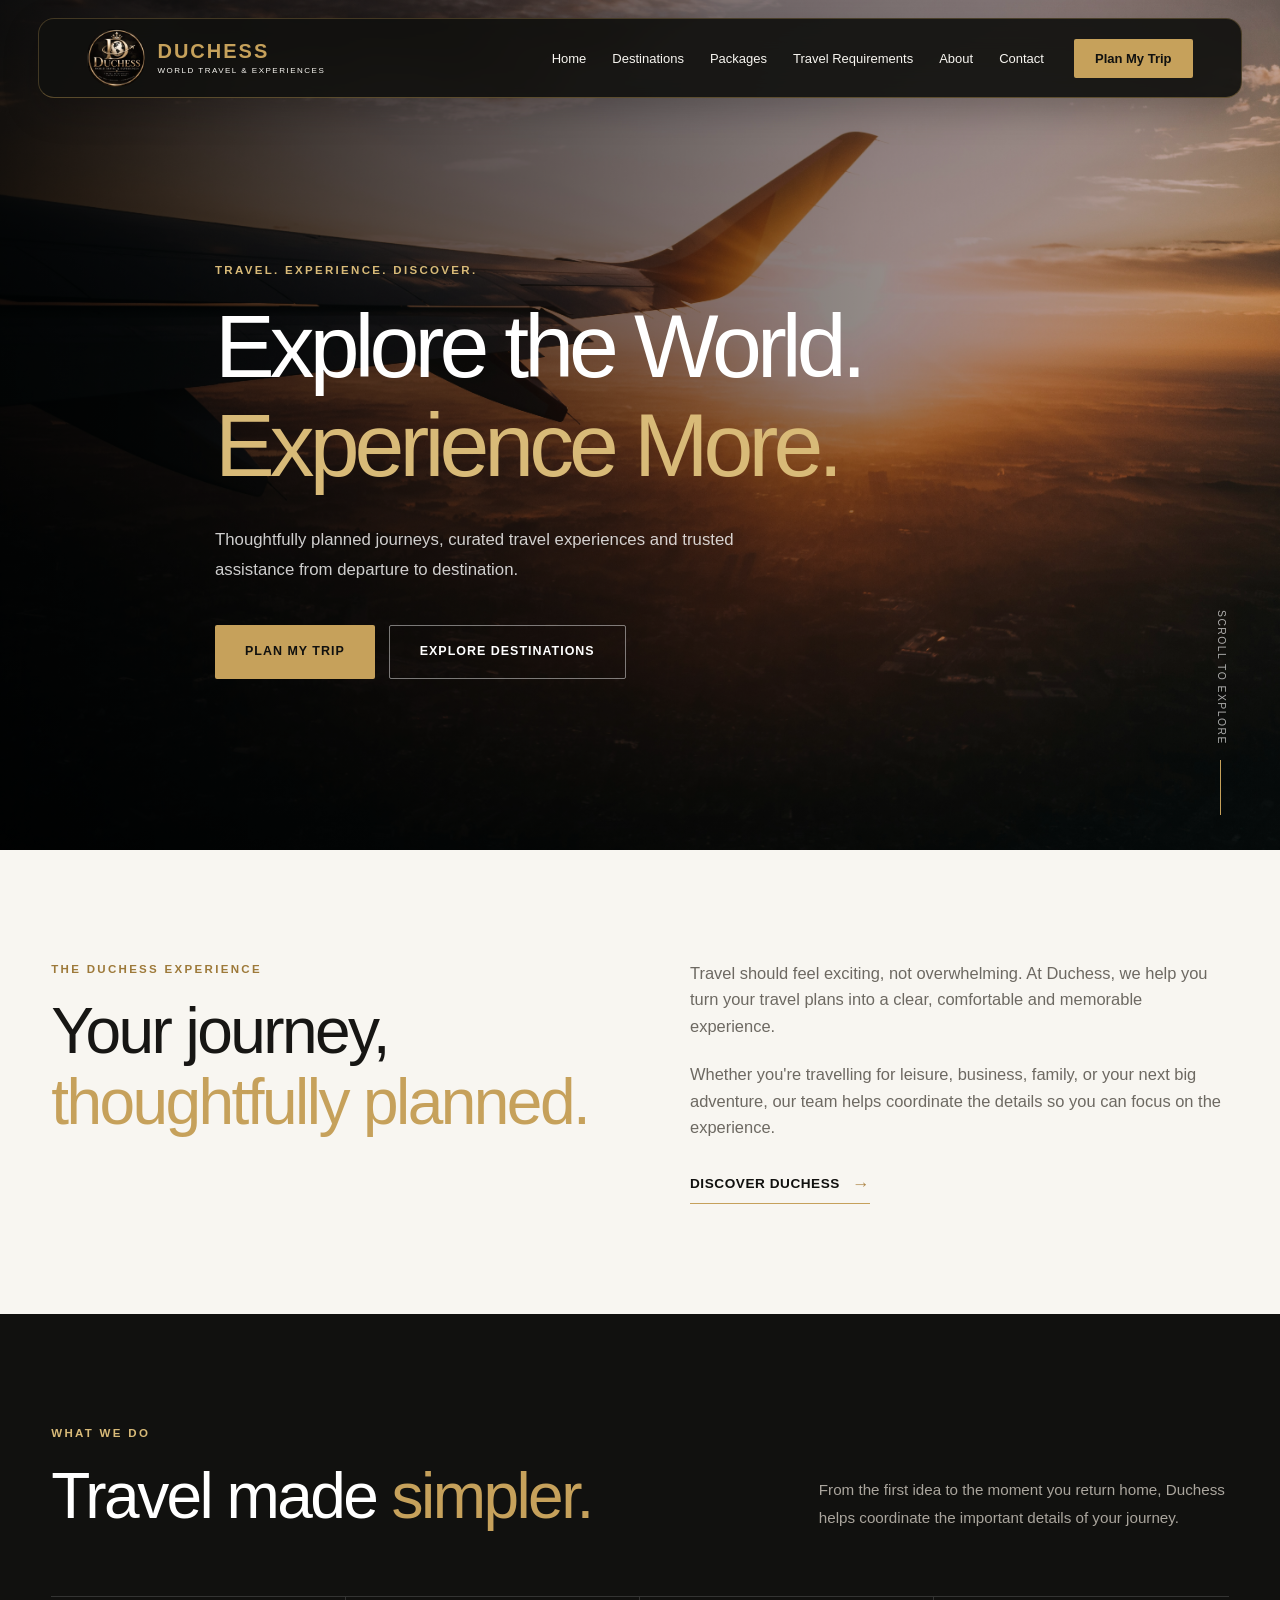
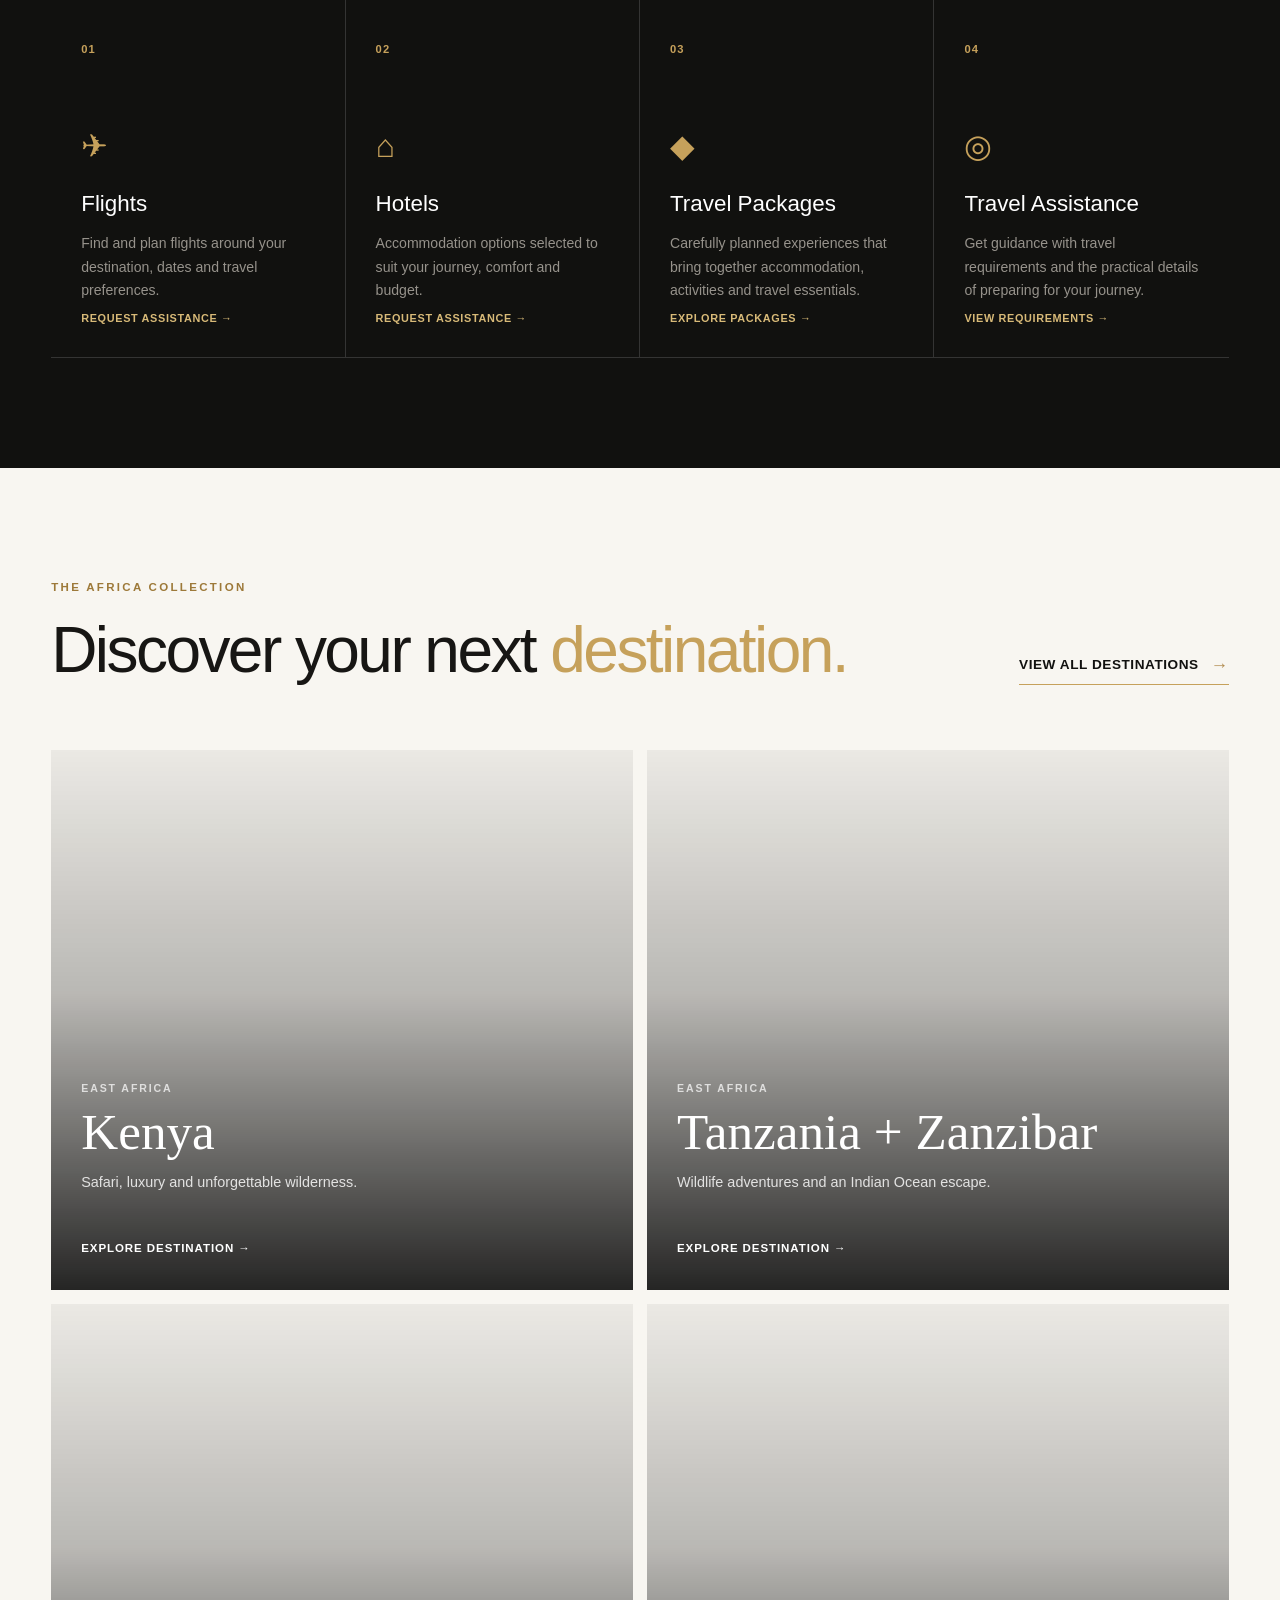
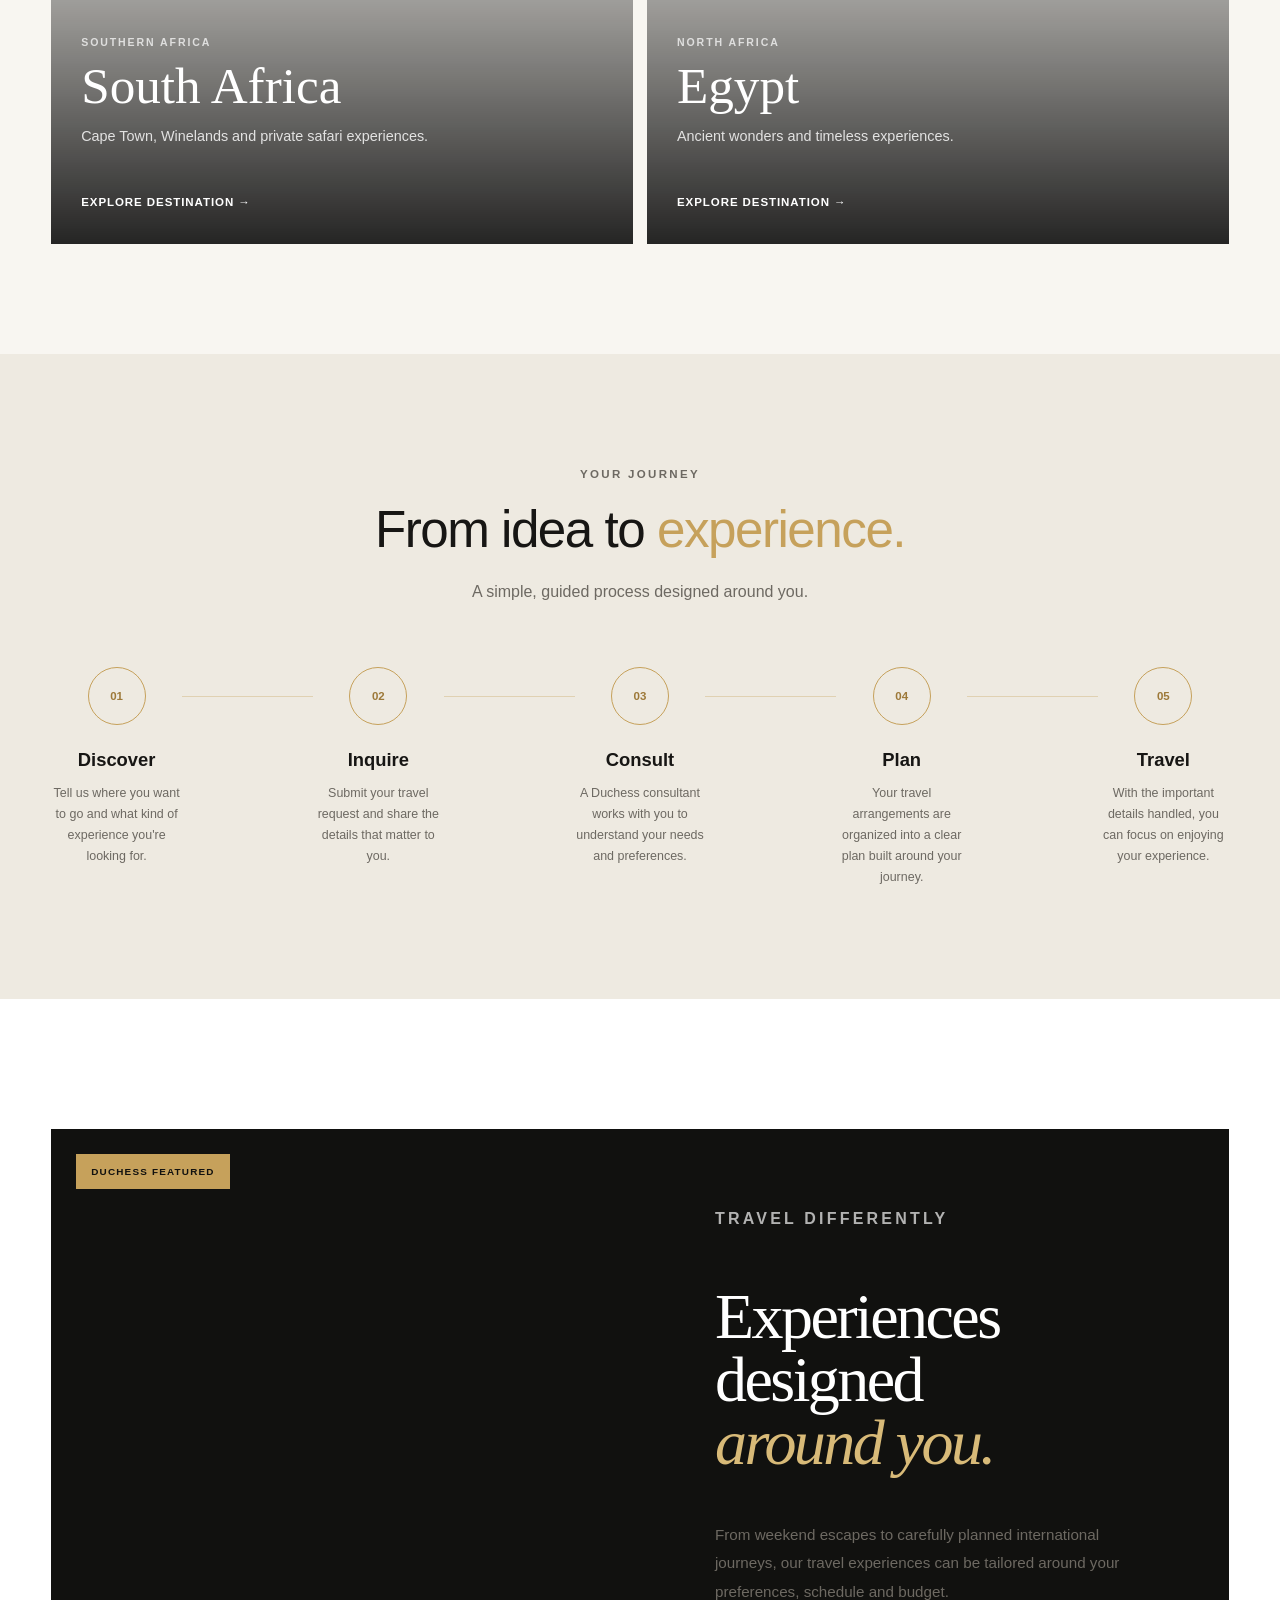
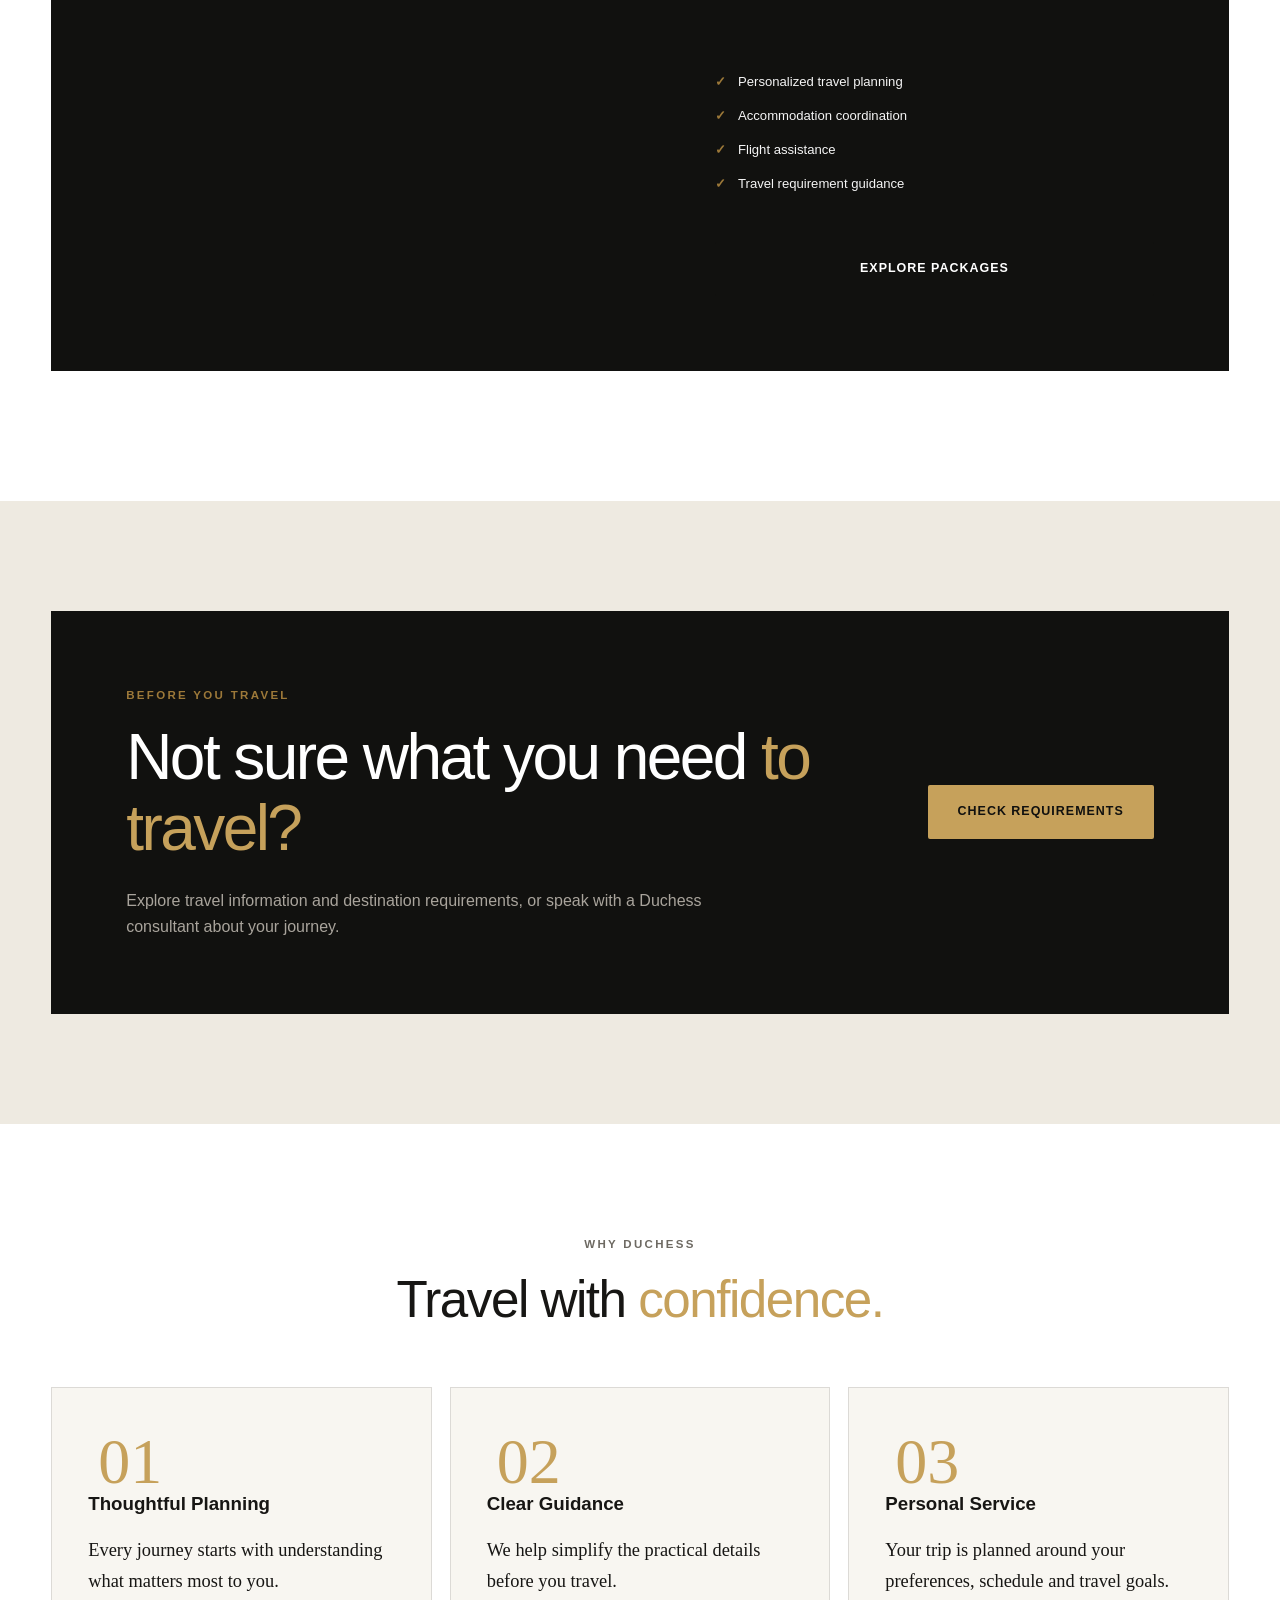
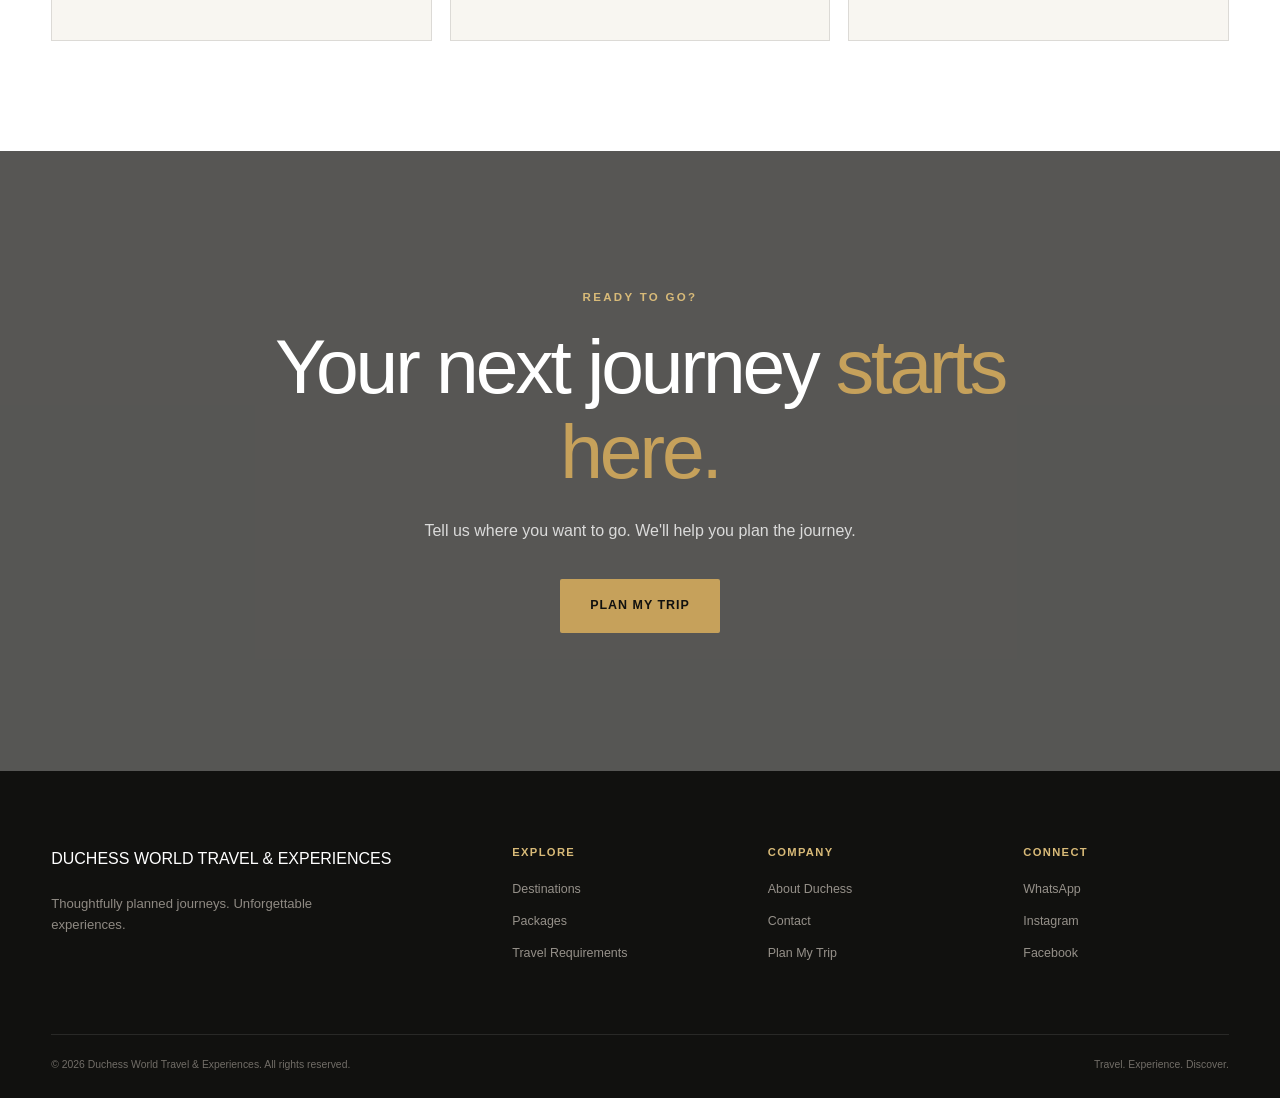
==== commit 33ce00fb: "updated index and html" ====
--- a/index.html
+++ b/index.html
@@ -6,9 +6,12 @@
     <meta charset="UTF-8">
     <meta name="viewport" content="width=device-width, initial-scale=1.0">
 
-    <title>Duchess World Travel & Experience</title>
-
-    <meta name="description" content="Duchess World Travel & Experience — thoughtfully planned journeys, travel experiences and personalized travel assistance.">
+    <title>Duchess World Travel & Experiences</title>
+
+    <meta
+        name="description"
+        content="Duchess World Travel & Experiences — thoughtfully planned journeys, curated travel experiences and personalized travel assistance."
+    >
 
     <link rel="stylesheet" href="css/style.css">
 
@@ -20,34 +23,42 @@
          HEADER / NAVIGATION
     ========================== -->
     <header class="site-header">
+
         <div class="container nav-container">
-    
+
             <a href="index.html" class="brand">
+
                 <img
                     src="images/duchess-logo.jpeg"
                     alt="Duchess World Travel & Experiences"
                     class="brand-logo"
                 >
-    
+
                 <span class="brand-name">
                     <strong>DUCHESS</strong>
                     <small>WORLD TRAVEL & EXPERIENCES</small>
                 </span>
+
             </a>
-    
+
+
             <nav class="main-nav">
+
                 <a href="index.html">Home</a>
                 <a href="destinations.html">Destinations</a>
                 <a href="packages.html">Packages</a>
                 <a href="requirements.html">Travel Requirements</a>
                 <a href="about.html">About</a>
                 <a href="contact.html">Contact</a>
+
             </nav>
-    
+
+
             <a href="request-trip.html" class="nav-cta">
                 Plan My Trip
             </a>
-    
+
+
             <button
                 class="menu-toggle"
                 type="button"
@@ -58,21 +69,25 @@
                 <span></span>
                 <span></span>
             </button>
-    
+
+
             <nav class="mobile-nav">
+
                 <a href="index.html">Home</a>
                 <a href="destinations.html">Destinations</a>
                 <a href="packages.html">Packages</a>
                 <a href="requirements.html">Travel Requirements</a>
                 <a href="about.html">About</a>
                 <a href="contact.html">Contact</a>
-    
+
                 <a href="request-trip.html" class="mobile-nav-cta">
                     Plan My Trip
                 </a>
+
             </nav>
-    
+
         </div>
+
     </header>
 
 
@@ -97,7 +112,7 @@
                 </h1>
 
                 <p class="hero-text">
-                    Thoughtfully planned journeys, personalized travel experiences
+                    Thoughtfully planned journeys, curated travel experiences
                     and trusted assistance from departure to destination.
                 </p>
 
@@ -115,9 +130,12 @@
 
             </div>
 
+
             <div class="hero-scroll">
+
                 <span>Scroll to explore</span>
                 <span class="scroll-line"></span>
+
             </div>
 
         </section>
@@ -143,6 +161,7 @@
 
                 </div>
 
+
                 <div class="intro-text">
 
                     <p>
@@ -153,13 +172,15 @@
 
                     <p>
                         Whether you're travelling for leisure, business, family,
-                        or your next big adventure, our team helps you plan the
+                        or your next big adventure, our team helps coordinate the
                         details so you can focus on the experience.
                     </p>
 
                     <a href="about.html" class="text-link">
+
                         Discover Duchess
                         <span>→</span>
+
                     </a>
 
                 </div>
@@ -190,6 +211,7 @@
 
                     </div>
 
+
                     <p class="section-description">
                         From the first idea to the moment you return home,
                         Duchess helps coordinate the important details of your journey.
@@ -202,11 +224,17 @@
 
                     <article class="service-card">
 
-                        <span class="service-number">01</span>
-
-                        <div class="service-icon">✈</div>
-
-                        <h3>Flights</h3>
+                        <span class="service-number">
+                            01
+                        </span>
+
+                        <div class="service-icon">
+                            ✈
+                        </div>
+
+                        <h3>
+                            Flights
+                        </h3>
 
                         <p>
                             Find and plan flights around your destination,
@@ -222,11 +250,17 @@
 
                     <article class="service-card">
 
-                        <span class="service-number">02</span>
-
-                        <div class="service-icon">⌂</div>
-
-                        <h3>Hotels</h3>
+                        <span class="service-number">
+                            02
+                        </span>
+
+                        <div class="service-icon">
+                            ⌂
+                        </div>
+
+                        <h3>
+                            Hotels
+                        </h3>
 
                         <p>
                             Accommodation options selected to suit your
@@ -242,11 +276,17 @@
 
                     <article class="service-card">
 
-                        <span class="service-number">03</span>
-
-                        <div class="service-icon">◆</div>
-
-                        <h3>Travel Packages</h3>
+                        <span class="service-number">
+                            03
+                        </span>
+
+                        <div class="service-icon">
+                            ◆
+                        </div>
+
+                        <h3>
+                            Travel Packages
+                        </h3>
 
                         <p>
                             Carefully planned experiences that bring together
@@ -262,11 +302,17 @@
 
                     <article class="service-card">
 
-                        <span class="service-number">04</span>
-
-                        <div class="service-icon">◎</div>
-
-                        <h3>Travel Assistance</h3>
+                        <span class="service-number">
+                            04
+                        </span>
+
+                        <div class="service-icon">
+                            ◎
+                        </div>
+
+                        <h3>
+                            Travel Assistance
+                        </h3>
 
                         <p>
                             Get guidance with travel requirements and the
@@ -298,7 +344,7 @@
                     <div>
 
                         <p class="eyebrow">
-                            WHERE WILL YOU GO?
+                            THE AFRICA COLLECTION
                         </p>
 
                         <h2>
@@ -307,9 +353,12 @@
 
                     </div>
 
+
                     <a href="destinations.html" class="text-link">
+
                         View all destinations
                         <span>→</span>
+
                     </a>
 
                 </div>
@@ -317,20 +366,28 @@
 
                 <div class="destination-grid">
 
-                    <a href="egypt.html" class="destination-card destination-egypt">
+
+                    <!-- KENYA -->
+
+                    <a
+                        href="destination-kenya.html"
+                        class="destination-card destination-kenya"
+                    >
 
                         <div class="destination-overlay"></div>
 
                         <div class="destination-content">
 
                             <span class="destination-country">
-                                AFRICA
+                                EAST AFRICA
                             </span>
 
-                            <h3>Egypt</h3>
+                            <h3>
+                                Kenya
+                            </h3>
 
                             <p>
-                                Ancient wonders. Timeless experiences.
+                                Safari, luxury and unforgettable wilderness.
                             </p>
 
                             <span class="destination-link">
@@ -342,20 +399,27 @@
                     </a>
 
 
-                    <a href="destination-uae.html" class="destination-card destination-uae">
+                    <!-- TANZANIA -->
+
+                    <a
+                        href="destination-tanzania.html"
+                        class="destination-card destination-tanzania"
+                    >
 
                         <div class="destination-overlay"></div>
 
                         <div class="destination-content">
 
                             <span class="destination-country">
-                                MIDDLE EAST
+                                EAST AFRICA
                             </span>
 
-                            <h3>United Arab Emirates</h3>
+                            <h3>
+                                Tanzania + Zanzibar
+                            </h3>
 
                             <p>
-                                Modern luxury and unforgettable experiences.
+                                Wildlife adventures and an Indian Ocean escape.
                             </p>
 
                             <span class="destination-link">
@@ -367,20 +431,27 @@
                     </a>
 
 
-                    <a href="destination-uk.html" class="destination-card destination-uk">
+                    <!-- SOUTH AFRICA -->
+
+                    <a
+                        href="destination-south-africa.html"
+                        class="destination-card destination-south-africa"
+                    >
 
                         <div class="destination-overlay"></div>
 
                         <div class="destination-content">
 
                             <span class="destination-country">
-                                EUROPE
+                                SOUTHERN AFRICA
                             </span>
 
-                            <h3>United Kingdom</h3>
+                            <h3>
+                                South Africa
+                            </h3>
 
                             <p>
-                                Culture, history and vibrant city life.
+                                Cape Town, Winelands and private safari experiences.
                             </p>
 
                             <span class="destination-link">
@@ -392,20 +463,27 @@
                     </a>
 
 
-                    <a href="destination-turkiye.html" class="destination-card destination-turkiye">
+                    <!-- EGYPT -->
+
+                    <a
+                        href="egypt.html"
+                        class="destination-card destination-egypt"
+                    >
 
                         <div class="destination-overlay"></div>
 
                         <div class="destination-content">
 
                             <span class="destination-country">
-                                EURASIA
+                                NORTH AFRICA
                             </span>
 
-                            <h3>Türkiye</h3>
+                            <h3>
+                                Egypt
+                            </h3>
 
                             <p>
-                                Where cultures and continents meet.
+                                Ancient wonders and timeless experiences.
                             </p>
 
                             <span class="destination-link">
@@ -415,6 +493,7 @@
                         </div>
 
                     </a>
+
 
                 </div>
 
@@ -449,11 +528,16 @@
 
                 <div class="journey-steps">
 
+
                     <div class="journey-step">
 
-                        <span class="step-number">01</span>
-
-                        <h3>Discover</h3>
+                        <span class="step-number">
+                            01
+                        </span>
+
+                        <h3>
+                            Discover
+                        </h3>
 
                         <p>
                             Tell us where you want to go and what kind of
@@ -468,9 +552,13 @@
 
                     <div class="journey-step">
 
-                        <span class="step-number">02</span>
-
-                        <h3>Inquire</h3>
+                        <span class="step-number">
+                            02
+                        </span>
+
+                        <h3>
+                            Inquire
+                        </h3>
 
                         <p>
                             Submit your travel request and share the details
@@ -485,9 +573,13 @@
 
                     <div class="journey-step">
 
-                        <span class="step-number">03</span>
-
-                        <h3>Consult</h3>
+                        <span class="step-number">
+                            03
+                        </span>
+
+                        <h3>
+                            Consult
+                        </h3>
 
                         <p>
                             A Duchess consultant works with you to understand
@@ -502,9 +594,13 @@
 
                     <div class="journey-step">
 
-                        <span class="step-number">04</span>
-
-                        <h3>Plan</h3>
+                        <span class="step-number">
+                            04
+                        </span>
+
+                        <h3>
+                            Plan
+                        </h3>
 
                         <p>
                             Your travel arrangements are organized into a
@@ -519,9 +615,13 @@
 
                     <div class="journey-step">
 
-                        <span class="step-number">05</span>
-
-                        <h3>Travel</h3>
+                        <span class="step-number">
+                            05
+                        </span>
+
+                        <h3>
+                            Travel
+                        </h3>
 
                         <p>
                             With the important details handled, you can focus
@@ -544,6 +644,7 @@
 
             <div class="container featured-package-grid">
 
+
                 <div class="featured-package-image">
 
                     <div class="featured-badge">
@@ -570,6 +671,7 @@
                         your preferences, schedule and budget.
                     </p>
 
+
                     <ul class="feature-list">
 
                         <li>
@@ -594,6 +696,7 @@
 
                     </ul>
 
+
                     <a href="packages.html" class="btn btn-dark">
                         Explore Packages
                     </a>
@@ -624,11 +727,12 @@
                     </h2>
 
                     <p>
-                        Explore destination-specific travel information and
-                        requirements, or speak with a Duchess consultant.
-                    </p>
-
-                </div>
+                        Explore travel information and destination requirements,
+                        or speak with a Duchess consultant about your journey.
+                    </p>
+
+                </div>
+
 
                 <div class="requirements-action">
 
@@ -644,7 +748,7 @@
 
 
         <!-- =========================
-             TESTIMONIALS
+             WHY DUCHESS
         ========================== -->
         <section class="testimonials section">
 
@@ -653,7 +757,7 @@
                 <div class="section-heading centered">
 
                     <p class="eyebrow">
-                        THE DUCHESS DIFFERENCE
+                        WHY DUCHESS
                     </p>
 
                     <h2>
@@ -665,52 +769,60 @@
 
                 <div class="testimonial-grid">
 
+
                     <article class="testimonial-card">
 
-                        <div class="quote-mark">“</div>
-
-                        <p>
-                            Your travel story should feel as good as the
-                            destination itself.
-                        </p>
-
-                        <span class="testimonial-author">
-                            — Duchess World Travel
-                        </span>
+                        <div class="quote-mark">
+                            01
+                        </div>
+
+                        <h3>
+                            Thoughtful Planning
+                        </h3>
+
+                        <p>
+                            Every journey starts with understanding what
+                            matters most to you.
+                        </p>
 
                     </article>
 
 
                     <article class="testimonial-card">
 
-                        <div class="quote-mark">“</div>
-
-                        <p>
-                            Thoughtful planning. Clear guidance.
-                            Memorable experiences.
-                        </p>
-
-                        <span class="testimonial-author">
-                            — Duchess World Travel
-                        </span>
+                        <div class="quote-mark">
+                            02
+                        </div>
+
+                        <h3>
+                            Clear Guidance
+                        </h3>
+
+                        <p>
+                            We help simplify the practical details before
+                            you travel.
+                        </p>
 
                     </article>
 
 
                     <article class="testimonial-card">
 
-                        <div class="quote-mark">“</div>
-
-                        <p>
-                            Wherever you're going, we're here to help
-                            you get there.
-                        </p>
-
-                        <span class="testimonial-author">
-                            — Duchess World Travel
-                        </span>
+                        <div class="quote-mark">
+                            03
+                        </div>
+
+                        <h3>
+                            Personal Service
+                        </h3>
+
+                        <p>
+                            Your trip is planned around your preferences,
+                            schedule and travel goals.
+                        </p>
 
                     </article>
+
 
                 </div>
 
@@ -760,11 +872,19 @@
 
         <div class="container footer-grid">
 
+
             <div class="footer-brand">
 
                 <a href="index.html" class="logo">
-                    <span class="logo-main">DUCHESS</span>
-                    <span class="logo-sub">WORLD TRAVEL & EXPERIENCE</span>
+
+                    <span class="logo-main">
+                        DUCHESS
+                    </span>
+
+                    <span class="logo-sub">
+                        WORLD TRAVEL & EXPERIENCES
+                    </span>
+
                 </a>
 
                 <p>
@@ -777,33 +897,63 @@
 
             <div class="footer-column">
 
-                <h4>Explore</h4>
-
-                <a href="destinations.html">Destinations</a>
-                <a href="packages.html">Packages</a>
-                <a href="requirements.html">Travel Requirements</a>
+                <h4>
+                    Explore
+                </h4>
+
+                <a href="destinations.html">
+                    Destinations
+                </a>
+
+                <a href="packages.html">
+                    Packages
+                </a>
+
+                <a href="requirements.html">
+                    Travel Requirements
+                </a>
 
             </div>
 
 
             <div class="footer-column">
 
-                <h4>Company</h4>
-
-                <a href="about.html">About Duchess</a>
-                <a href="contact.html">Contact</a>
-                <a href="request-trip.html">Plan My Trip</a>
+                <h4>
+                    Company
+                </h4>
+
+                <a href="about.html">
+                    About Duchess
+                </a>
+
+                <a href="contact.html">
+                    Contact
+                </a>
+
+                <a href="request-trip.html">
+                    Plan My Trip
+                </a>
 
             </div>
 
 
             <div class="footer-column">
 
-                <h4>Connect</h4>
-
-                <a href="#" target="_blank">WhatsApp</a>
-                <a href="#" target="_blank">Instagram</a>
-                <a href="#" target="_blank">Facebook</a>
+                <h4>
+                    Connect
+                </h4>
+
+                <a href="#" target="_blank">
+                    WhatsApp
+                </a>
+
+                <a href="#" target="_blank">
+                    Instagram
+                </a>
+
+                <a href="#" target="_blank">
+                    Facebook
+                </a>
 
             </div>
 
@@ -813,7 +963,7 @@
         <div class="container footer-bottom">
 
             <p>
-                © 2026 Duchess World Travel & Experience. All rights reserved.
+                © 2026 Duchess World Travel & Experiences. All rights reserved.
             </p>
 
             <p>
@@ -829,5 +979,4 @@
 
 </body>
 
-</html>
-
+</html>
--- a/css/style.css
+++ b/css/style.css
@@ -1355,12 +1355,14 @@
 }
 
 .testimonial-card {
-    padding: 45px 35px;
+    padding: 42px 36px;
 
     background: var(--cream);
 
     border: 1px solid var(--border);
 }
+
+
 
 .quote-mark {
     color: var(--gold);
@@ -1370,6 +1372,8 @@
     font-size: 4rem;
 
     line-height: 0.7;
+
+    padding: 10px;
 }
 
 .testimonial-card p {
@@ -7026,4 +7030,1866 @@
         transform: translateY(0);
     }
 
+}
+
+/* =========================================================
+   DUCHESS DESTINATION DETAIL PAGES
+   Kenya / Africa Collection
+========================================================= */
+
+
+/* =========================================================
+   DESTINATION DETAIL HERO
+========================================================= */
+
+.destination-detail-hero {
+    position: relative;
+    min-height: 82vh;
+    display: flex;
+    align-items: center;
+    overflow: hidden;
+    background-image: url("https://images.unsplash.com/photo-1516426122078-c23e76319801?auto=format&fit=crop&w=2000&q=90");
+    background-size: cover;
+    background-position: center;
+}
+
+.destination-detail-overlay {
+    position: absolute;
+    inset: 0;
+    background:
+        linear-gradient(
+            90deg,
+            rgba(10, 10, 8, 0.82) 0%,
+            rgba(10, 10, 8, 0.58) 45%,
+            rgba(10, 10, 8, 0.25) 100%
+        );
+}
+
+.destination-detail-hero-content {
+    position: relative;
+    z-index: 2;
+    padding-top: 110px;
+    padding-bottom: 90px;
+    max-width: 850px;
+}
+
+.destination-detail-hero-content h1 {
+    margin: 18px 0 18px;
+    font-size: clamp(4rem, 9vw, 8rem);
+    line-height: 0.9;
+    font-weight: 500;
+    letter-spacing: -0.055em;
+}
+
+.destination-detail-hero-content p {
+    max-width: 620px;
+    margin: 0;
+    font-size: clamp(1.05rem, 2vw, 1.35rem);
+    line-height: 1.7;
+    color: rgba(255, 255, 255, 0.84);
+}
+
+.destination-hero-meta {
+    display: flex;
+    flex-wrap: wrap;
+    gap: 12px;
+    margin-top: 32px;
+}
+
+.destination-hero-meta span {
+    display: inline-flex;
+    align-items: center;
+    min-height: 42px;
+    padding: 0 18px;
+    border: 1px solid rgba(198, 161, 91, 0.5);
+    border-radius: 999px;
+    color: #ffffff;
+    font-size: 0.72rem;
+    font-weight: 600;
+    letter-spacing: 0.14em;
+}
+
+
+/* =========================================================
+   INTRO
+========================================================= */
+
+.destination-detail-intro {
+    background: #f7f4ed;
+}
+
+.destination-detail-intro-grid {
+    display: grid;
+    grid-template-columns: minmax(0, 1fr) minmax(0, 1fr);
+    gap: 90px;
+    align-items: start;
+}
+
+.destination-detail-intro-grid h2 {
+    margin-top: 15px;
+    font-size: clamp(2.6rem, 5vw, 4.8rem);
+    line-height: 1;
+    font-weight: 500;
+    letter-spacing: -0.045em;
+}
+
+.destination-detail-intro-grid p {
+    margin: 0 0 22px;
+    max-width: 620px;
+    font-size: 1.05rem;
+    line-height: 1.85;
+    color: rgba(25, 25, 22, 0.72);
+}
+
+.destination-detail-intro-grid p:last-child {
+    margin-bottom: 0;
+}
+
+
+/* =========================================================
+   SIGNATURE EXPERIENCE
+========================================================= */
+
+.destination-experience {
+    background: #ffffff;
+}
+
+.experience-grid {
+    display: grid;
+    grid-template-columns: repeat(4, 1fr);
+    gap: 1px;
+    margin-top: 60px;
+    background: rgba(25, 25, 22, 0.12);
+    border: 1px solid rgba(25, 25, 22, 0.12);
+}
+
+.experience-card {
+    min-height: 310px;
+    padding: 38px 30px;
+    background: #ffffff;
+    transition:
+        transform 0.3s ease,
+        background 0.3s ease;
+}
+
+.experience-card:hover {
+    transform: translateY(-6px);
+    background: #f8f5ee;
+}
+
+.experience-number {
+    display: block;
+    margin-bottom: 70px;
+    color: #b18b4f;
+    font-size: 0.75rem;
+    font-weight: 600;
+    letter-spacing: 0.14em;
+}
+
+.experience-card h3 {
+    margin: 0 0 14px;
+    font-size: 1.35rem;
+    font-weight: 500;
+}
+
+.experience-card p {
+    margin: 0;
+    color: rgba(25, 25, 22, 0.68);
+    line-height: 1.7;
+    font-size: 0.95rem;
+}
+
+
+/* =========================================================
+   JOURNEY OPTIONS
+========================================================= */
+
+.journey-options {
+    background: #11110f;
+    color: #ffffff;
+}
+
+.journey-options .section-heading p {
+    color: rgba(255, 255, 255, 0.66);
+}
+
+.journey-options-grid {
+    display: grid;
+    grid-template-columns: repeat(3, 1fr);
+    gap: 18px;
+    margin-top: 60px;
+}
+
+.journey-option-card {
+    position: relative;
+    display: flex;
+    flex-direction: column;
+    min-height: 570px;
+    padding: 38px;
+    border: 1px solid rgba(198, 161, 91, 0.22);
+    background: rgba(255, 255, 255, 0.035);
+    transition:
+        transform 0.3s ease,
+        border-color 0.3s ease,
+        background 0.3s ease;
+}
+
+.journey-option-card:hover {
+    transform: translateY(-7px);
+    border-color: rgba(198, 161, 91, 0.55);
+    background: rgba(255, 255, 255, 0.055);
+}
+
+.journey-option-card.featured {
+    border-color: rgba(198, 161, 91, 0.72);
+    background: rgba(198, 161, 91, 0.08);
+}
+
+.journey-option-top {
+    display: flex;
+    align-items: center;
+    justify-content: space-between;
+    gap: 20px;
+}
+
+.journey-option-number {
+    color: #c6a15b;
+    font-size: 0.8rem;
+    font-weight: 600;
+    letter-spacing: 0.12em;
+}
+
+.journey-option-card h3 {
+    margin: 55px 0 18px;
+    max-width: 350px;
+    font-size: clamp(1.7rem, 2.5vw, 2.2rem);
+    line-height: 1.05;
+    font-weight: 500;
+}
+
+.journey-option-card > p {
+    margin: 0;
+    color: rgba(255, 255, 255, 0.68);
+    font-size: 0.96rem;
+    line-height: 1.75;
+}
+
+.journey-price {
+    display: flex;
+    flex-direction: column;
+    gap: 4px;
+    margin-top: auto;
+    margin-bottom: 30px;
+    padding-top: 35px;
+    border-top: 1px solid rgba(255, 255, 255, 0.1);
+}
+
+.journey-price span {
+    color: rgba(255, 255, 255, 0.55);
+    font-size: 0.72rem;
+    letter-spacing: 0.08em;
+    text-transform: uppercase;
+}
+
+.journey-price strong {
+    margin: 3px 0 7px;
+    color: #c6a15b;
+    font-size: 2.3rem;
+    font-weight: 500;
+    letter-spacing: -0.03em;
+}
+
+.journey-option-card .btn {
+    width: 100%;
+    text-align: center;
+}
+
+
+/* =========================================================
+   HIGHLIGHTS
+========================================================= */
+
+.destination-highlights {
+    background: #f7f4ed;
+}
+
+.destination-highlights-grid {
+    display: grid;
+    grid-template-columns: 0.85fr 1.15fr;
+    gap: 100px;
+    align-items: start;
+}
+
+.destination-highlights-grid h2 {
+    margin-top: 15px;
+    font-size: clamp(2.6rem, 5vw, 4.6rem);
+    line-height: 1;
+    font-weight: 500;
+    letter-spacing: -0.045em;
+}
+
+.highlight-list {
+    border-top: 1px solid rgba(25, 25, 22, 0.16);
+}
+
+.highlight-item {
+    display: grid;
+    grid-template-columns: 55px 1fr;
+    gap: 20px;
+    padding: 30px 0;
+    border-bottom: 1px solid rgba(25, 25, 22, 0.16);
+}
+
+.highlight-item > span {
+    color: #b18b4f;
+    font-size: 0.75rem;
+    font-weight: 600;
+    letter-spacing: 0.12em;
+}
+
+.highlight-item h3 {
+    margin: 0 0 8px;
+    font-size: 1.35rem;
+    font-weight: 500;
+}
+
+.highlight-item p {
+    margin: 0;
+    max-width: 560px;
+    color: rgba(25, 25, 22, 0.68);
+    line-height: 1.7;
+}
+
+
+/* =========================================================
+   BEST SEASON
+========================================================= */
+
+.destination-season {
+    background: #ffffff;
+}
+
+.destination-season-inner {
+    display: grid;
+    grid-template-columns: 0.9fr 1.1fr;
+    gap: 100px;
+    padding: 80px;
+    background: #11110f;
+    color: #ffffff;
+}
+
+.destination-season-inner h2 {
+    margin-top: 15px;
+    font-size: clamp(2.4rem, 4.5vw, 4rem);
+    line-height: 1;
+    font-weight: 500;
+    letter-spacing: -0.045em;
+}
+
+.destination-season-inner > div:last-child {
+    align-self: center;
+}
+
+.destination-season-inner p {
+    margin: 0 0 22px;
+    color: rgba(255, 255, 255, 0.68);
+    font-size: 1rem;
+    line-height: 1.8;
+}
+
+.destination-season-inner p:last-child {
+    margin-bottom: 0;
+}
+
+.destination-season-inner strong {
+    color: #ffffff;
+    font-weight: 500;
+}
+
+
+/* =========================================================
+   PLANNING
+========================================================= */
+
+.destination-planning {
+    background: #f7f4ed;
+}
+
+.planning-info-grid {
+    display: grid;
+    grid-template-columns: repeat(3, 1fr);
+    gap: 18px;
+    margin-top: 60px;
+}
+
+.planning-info-card {
+    padding: 38px 32px;
+    border: 1px solid rgba(25, 25, 22, 0.12);
+    background: #ffffff;
+}
+
+.planning-info-card h3 {
+    margin: 25px 0 14px;
+    font-size: 1.35rem;
+    font-weight: 500;
+}
+
+.planning-info-card p {
+    margin: 0;
+    color: rgba(25, 25, 22, 0.68);
+    line-height: 1.75;
+    font-size: 0.94rem;
+}
+
+
+/* =========================================================
+   VISA SNAPSHOT
+========================================================= */
+
+.visa-snapshot {
+    background: #ffffff;
+}
+
+.visa-snapshot-inner {
+    display: grid;
+    grid-template-columns: 0.8fr 1.2fr;
+    gap: 100px;
+    padding: 80px;
+    border: 1px solid rgba(25, 25, 22, 0.12);
+}
+
+.visa-snapshot-inner h2 {
+    margin-top: 15px;
+    font-size: clamp(2.5rem, 4.5vw, 4.2rem);
+    line-height: 1;
+    font-weight: 500;
+    letter-spacing: -0.045em;
+}
+
+.visa-snapshot-inner > div:last-child {
+    align-self: center;
+}
+
+.visa-snapshot-inner p {
+    margin: 0 0 20px;
+    color: rgba(25, 25, 22, 0.68);
+    line-height: 1.8;
+}
+
+.text-link {
+    display: inline-flex;
+    align-items: center;
+    gap: 12px;
+    margin-top: 8px;
+    color: #11110f;
+    font-size: 0.85rem;
+    font-weight: 600;
+    text-decoration: none;
+    letter-spacing: 0.04em;
+    border-bottom: 1px solid #c6a15b;
+    padding-bottom: 5px;
+    transition: gap 0.25s ease;
+}
+
+.text-link:hover {
+    gap: 18px;
+}
+
+.text-link span {
+    color: #b18b4f;
+    font-size: 1.1rem;
+}
+
+
+/* =========================================================
+   FINAL CTA
+========================================================= */
+
+.destination-final-cta {
+    background: #11110f;
+    color: #ffffff;
+    text-align: center;
+}
+
+.destination-final-cta-inner {
+    max-width: 800px;
+    margin: 0 auto;
+}
+
+.destination-final-cta h2 {
+    margin: 18px 0 18px;
+    font-size: clamp(3rem, 7vw, 6rem);
+    line-height: 0.95;
+    font-weight: 500;
+    letter-spacing: -0.055em;
+}
+
+.destination-final-cta p {
+    max-width: 580px;
+    margin: 0 auto 35px;
+    color: rgba(255, 255, 255, 0.68);
+    font-size: 1.05rem;
+    line-height: 1.75;
+}
+
+
+/* =========================================================
+   DESTINATION COLLECTION PAGE ADDITIONS
+========================================================= */
+
+.destination-tier-grid {
+    display: grid;
+    grid-template-columns: repeat(3, 1fr);
+    gap: 18px;
+    margin-top: 60px;
+}
+
+.destination-tier-card {
+    padding: 35px 30px;
+    border: 1px solid rgba(25, 25, 22, 0.12);
+    background: #ffffff;
+}
+
+.destination-tier-number {
+    display: block;
+    margin-bottom: 45px;
+    color: #b18b4f;
+    font-size: 0.75rem;
+    font-weight: 600;
+    letter-spacing: 0.12em;
+}
+
+.destination-tier-card h3 {
+    margin: 18px 0 14px;
+    font-size: 1.4rem;
+    font-weight: 500;
+}
+
+.destination-tier-card p {
+    margin: 0;
+    color: rgba(25, 25, 22, 0.68);
+    line-height: 1.7;
+}
+
+
+/* =========================================================
+   DESTINATION COLLECTION PACKAGE NOTE
+========================================================= */
+
+.destination-package-note {
+    background: #11110f;
+    color: #ffffff;
+}
+
+.destination-package-note-inner {
+    display: grid;
+    grid-template-columns: 1fr 1fr;
+    gap: 80px;
+    align-items: center;
+}
+
+.destination-package-note-inner h2 {
+    margin-top: 15px;
+    font-size: clamp(2.5rem, 5vw, 4.5rem);
+    line-height: 1;
+    font-weight: 500;
+    letter-spacing: -0.045em;
+}
+
+.destination-package-note-inner p {
+    margin: 0 0 20px;
+    color: rgba(255, 255, 255, 0.68);
+    line-height: 1.8;
+}
+
+.destination-package-note-inner p:last-child {
+    margin-bottom: 0;
+}
+
+
+/* =========================================================
+   DESTINATION CTA
+========================================================= */
+
+.destination-cta {
+    position: relative;
+    background-image:
+        linear-gradient(
+            rgba(10, 10, 9, 0.55),
+            rgba(10, 10, 9, 0.55)
+        ),
+        url("../images/wheretogo.jpg");
+
+    background-size: cover;
+    background-position: center center;
+    background-repeat: no-repeat;
+
+    min-height: 520px;
+
+    display: flex;
+    align-items: center;
+    justify-content: center;
+
+    overflow: hidden;
+}
+
+
+/* CTA CONTENT */
+
+.destination-cta .container {
+    position: relative;
+    z-index: 2;
+    width: 100%;
+}
+
+
+.destination-cta-content {
+    max-width: 760px;
+    margin: 0 auto;
+
+    text-align: center;
+    color: #fff;
+
+    padding: 80px 24px;
+}
+
+
+.destination-cta-content .eyebrow {
+    color: #d4af37;
+}
+
+
+.destination-cta-content h2 {
+    color: #fff;
+    margin-bottom: 20px;
+}
+
+
+.destination-cta-content p {
+    max-width: 620px;
+    margin: 0 auto 32px;
+    color: rgba(255, 255, 255, 0.88);
+}
+
+
+/* MOBILE */
+
+@media (max-width: 700px) {
+
+    .destination-cta {
+        min-height: 460px;
+        background-position: center center;
+    }
+
+    .destination-cta-content {
+        padding: 70px 20px;
+    }
+
+}
+.destination-cta-inner {
+    max-width: 850px;
+    margin: 0 auto;
+    text-align: center;
+}
+
+.destination-cta-content h2 {
+    margin: 18px 0;
+    font-size: clamp(2.8rem, 6vw, 5.5rem);
+    line-height: 0.95;
+    font-weight: 500;
+    letter-spacing: -0.05em;
+}
+
+.destination-cta-content p {
+    max-width: 650px;
+    margin: 0 auto 32px;
+    color: rgba(25, 25, 22, 0.68);
+    line-height: 1.8;
+}
+
+
+/* =========================================================
+   RESPONSIVE — TABLET
+========================================================= */
+
+@media (max-width: 1000px) {
+
+    .experience-grid {
+        grid-template-columns: repeat(2, 1fr);
+    }
+
+    .journey-options-grid {
+        grid-template-columns: 1fr;
+    }
+
+    .journey-option-card {
+        min-height: auto;
+    }
+
+    .journey-option-card h3 {
+        margin-top: 45px;
+    }
+
+    .destination-highlights-grid {
+        grid-template-columns: 1fr;
+        gap: 55px;
+    }
+
+    .destination-season-inner {
+        grid-template-columns: 1fr;
+        gap: 40px;
+        padding: 55px;
+    }
+
+    .planning-info-grid {
+        grid-template-columns: 1fr;
+    }
+
+    .visa-snapshot-inner {
+        grid-template-columns: 1fr;
+        gap: 45px;
+        padding: 55px;
+    }
+
+    .destination-tier-grid {
+        grid-template-columns: 1fr;
+    }
+
+    .destination-package-note-inner {
+        grid-template-columns: 1fr;
+        gap: 40px;
+    }
+
+}
+
+
+/* =========================================================
+   RESPONSIVE — MOBILE
+========================================================= */
+
+@media (max-width: 700px) {
+
+    .destination-detail-hero {
+        min-height: 76vh;
+        background-position: 62% center;
+    }
+
+    .destination-detail-overlay {
+        background:
+            linear-gradient(
+                90deg,
+                rgba(10, 10, 8, 0.78),
+                rgba(10, 10, 8, 0.48)
+            );
+    }
+
+    .destination-detail-hero-content {
+        padding-top: 130px;
+        padding-bottom: 70px;
+    }
+
+    .destination-detail-hero-content h1 {
+        font-size: clamp(3.8rem, 19vw, 6rem);
+    }
+
+    .destination-detail-hero-content p {
+        font-size: 1rem;
+        line-height: 1.65;
+    }
+
+    .destination-hero-meta {
+        flex-direction: column;
+        align-items: flex-start;
+    }
+
+    .destination-hero-meta span {
+        font-size: 0.65rem;
+    }
+
+
+    .destination-detail-intro-grid {
+        grid-template-columns: 1fr;
+        gap: 35px;
+    }
+
+    .destination-detail-intro-grid h2 {
+        font-size: 2.8rem;
+    }
+
+
+    .experience-grid {
+        grid-template-columns: 1fr;
+    }
+
+    .experience-card {
+        min-height: auto;
+        padding: 32px 25px;
+    }
+
+    .experience-number {
+        margin-bottom: 45px;
+    }
+
+
+    .journey-options-grid {
+        gap: 14px;
+    }
+
+    .journey-option-card {
+        padding: 30px 25px;
+    }
+
+    .journey-option-card h3 {
+        margin-top: 45px;
+        font-size: 1.8rem;
+    }
+
+    .journey-price strong {
+        font-size: 2rem;
+    }
+
+
+    .destination-highlights-grid {
+        gap: 40px;
+    }
+
+    .destination-highlights-grid h2 {
+        font-size: 2.8rem;
+    }
+
+    .highlight-item {
+        grid-template-columns: 40px 1fr;
+        gap: 12px;
+        padding: 25px 0;
+    }
+
+
+    .destination-season-inner {
+        padding: 38px 25px;
+    }
+
+    .destination-season-inner h2 {
+        font-size: 2.7rem;
+    }
+
+
+    .planning-info-card {
+        padding: 30px 25px;
+    }
+
+
+    .visa-snapshot-inner {
+        padding: 38px 25px;
+    }
+
+    .visa-snapshot-inner h2 {
+        font-size: 2.8rem;
+    }
+
+
+    .destination-final-cta h2 {
+        font-size: 3.5rem;
+    }
+
+
+    .destination-package-note-inner h2 {
+        font-size: 2.8rem;
+    }
+
+    .destination-cta-content h2 {
+        font-size: 3.2rem;
+    }
+
+}
+
+/* ================= SOUTH AFRICA HERO ================= */
+
+.south-africa-hero {
+    background-image: url("https://images.unsplash.com/photo-1580060839134-75a5edca2e99?auto=format&fit=crop&w=2000&q=90");
+    background-position: center center;
+    background-size: cover;
+    background-repeat: no-repeat;
+  }
+
+  /* ================= SOUTH AFRICA HERO ================= */
+
+.south-africa-hero {
+    background-image: url("https://images.unsplash.com/photo-1580060839134-75a5edca2e99?auto=format&fit=crop&w=2000&q=90");
+    background-position: center center;
+    background-size: cover;
+    background-repeat: no-repeat;
+    position: relative;
+    min-height: 82vh;
+  }
+  
+  .south-africa-hero .destination-detail-overlay {
+    background: linear-gradient(
+      90deg,
+      rgba(10, 10, 9, 0.72) 0%,
+      rgba(10, 10, 9, 0.48) 50%,
+      rgba(10, 10, 9, 0.30) 100%
+    );
+  }
+  
+  .south-africa-hero .destination-detail-hero-content {
+    width: 100%;
+    max-width: 1100px;
+    margin: 0 auto;
+    padding: 0 40px;
+    text-align: center;
+  
+    position: absolute;
+    top: 50%;
+    left: 50%;
+    transform: translate(-50%, -50%);
+  }
+  
+  .south-africa-hero .destination-hero-meta {
+    justify-content: center;
+  }
+  
+  .south-africa-hero .destination-detail-hero-content > p:last-child {
+    max-width: 720px;
+    margin-left: auto;
+    margin-right: auto;
+  }
+
+  .morocco-hero {
+    background-image: url("https://images.unsplash.com/photo-1489749798305-4fea3ae63d43?auto=format&fit=crop&w=2000&q=90");
+    background-position: center center;
+    background-size: cover;
+    background-repeat: no-repeat;
+  }
+  
+  .morocco-hero .destination-detail-overlay {
+    background: linear-gradient(
+      90deg,
+      rgba(10, 10, 9, 0.72) 0%,
+      rgba(10, 10, 9, 0.48) 50%,
+      rgba(10, 10, 9, 0.30) 100%
+    );
+  }
+  
+  .morocco-hero .destination-detail-hero-content {
+    width: 100%;
+    max-width: 1100px;
+    margin: 0 auto;
+    padding: 0 40px;
+    text-align: center;
+  
+    position: absolute;
+    top: 50%;
+    left: 50%;
+    transform: translate(-50%, -50%);
+  }
+  
+  .morocco-hero .destination-hero-meta {
+    justify-content: center;
+  }
+  
+  .morocco-hero .destination-detail-hero-content > p:last-child {
+    max-width: 720px;
+    margin-left: auto;
+    margin-right: auto;
+  }
+
+  /* ================= EGYPT HERO ================= */
+
+.egypt-collection-hero {
+    background-image: url("https://images.unsplash.com/photo-1568322445389-f64ac2515020?auto=format&fit=crop&w=2000&q=90");
+    background-position: center center;
+    background-size: cover;
+    background-repeat: no-repeat;
+  }
+  
+  .egypt-collection-hero .destination-detail-overlay {
+    background: linear-gradient(
+      90deg,
+      rgba(10, 10, 9, 0.74) 0%,
+      rgba(10, 10, 9, 0.50) 50%,
+      rgba(10, 10, 9, 0.28) 100%
+    );
+  }
+  
+  .egypt-collection-hero .destination-detail-hero-content {
+    width: 100%;
+    max-width: 1100px;
+    margin: 0 auto;
+    padding: 0 40px;
+    text-align: center;
+  
+    position: absolute;
+    top: 50%;
+    left: 50%;
+    transform: translate(-50%, -50%);
+  }
+  
+  .egypt-collection-hero .destination-hero-meta {
+    justify-content: center;
+  }
+  
+  .egypt-collection-hero .destination-detail-hero-content > p:last-child {
+    max-width: 720px;
+    margin-left: auto;
+    margin-right: auto;
+  }
+
+ /* =========================================
+   RWANDA DESTINATION HERO
+========================================= */
+
+.rwanda-hero {
+    background-image: url("https://upload.wikimedia.org/wikipedia/commons/b/b6/Volcanoes_National_Park_Rwanda.jpg");
+    background-position: center center;
+    background-size: cover;
+    background-repeat: no-repeat;
+    position: relative;
+    min-height: 82vh;
+}
+
+
+/* Luxury dark overlay */
+
+.rwanda-hero .destination-detail-overlay {
+    background: linear-gradient(
+        90deg,
+        rgba(10, 10, 9, 0.76) 0%,
+        rgba(10, 10, 9, 0.52) 50%,
+        rgba(10, 10, 9, 0.28) 100%
+    );
+}
+
+
+/* =========================================
+   CENTER HERO CONTENT
+========================================= */
+
+.rwanda-hero .destination-detail-hero-content {
+    width: 100%;
+    max-width: 1100px;
+
+    margin: 0 auto;
+    padding: 0 40px;
+
+    text-align: center;
+
+    position: absolute;
+    top: 50%;
+    left: 50%;
+
+    transform: translate(-50%, -50%);
+
+    display: flex;
+    flex-direction: column;
+    align-items: center;
+}
+
+
+/* Eyebrow */
+
+.rwanda-hero .destination-detail-hero-content .eyebrow {
+    text-align: center;
+}
+
+
+/* Main title */
+
+.rwanda-hero .destination-detail-hero-content h1 {
+    text-align: center;
+    margin-left: auto;
+    margin-right: auto;
+}
+
+
+/* Description */
+
+.rwanda-hero .destination-detail-hero-content > p {
+    max-width: 720px;
+    margin-left: auto;
+    margin-right: auto;
+    text-align: center;
+}
+
+
+/* Hero metadata */
+
+.rwanda-hero .destination-hero-meta {
+    width: 100%;
+    justify-content: center;
+    align-items: center;
+    text-align: center;
+}
+
+
+/* =========================================
+   RWANDA HERO — MOBILE
+========================================= */
+
+@media (max-width: 700px) {
+
+    .rwanda-hero {
+        min-height: 78vh;
+        background-position: center center;
+    }
+
+    .rwanda-hero .destination-detail-hero-content {
+        padding: 0 24px;
+    }
+
+    .rwanda-hero .destination-detail-hero-content > p {
+        max-width: 100%;
+    }
+
+    .rwanda-hero .destination-hero-meta {
+        justify-content: center;
+    }
+
+}
+
+/* =========================================
+   SEYCHELLES DESTINATION HERO
+========================================= */
+
+.seychelles-hero {
+    background-image: url("https://upload.wikimedia.org/wikipedia/commons/1/19/Mahe_Island_from_Morne_Blanc.jpg");
+    background-position: center center;
+    background-size: cover;
+    background-repeat: no-repeat;
+
+    position: relative;
+    min-height: 82vh;
+}
+
+
+/* =========================================
+   LUXURY DARK OVERLAY
+========================================= */
+
+.seychelles-hero .destination-detail-overlay {
+    background: linear-gradient(
+        90deg,
+        rgba(10, 10, 9, 0.72) 0%,
+        rgba(10, 10, 9, 0.46) 50%,
+        rgba(10, 10, 9, 0.30) 100%
+    );
+}
+
+
+/* =========================================
+   CENTER HERO CONTENT
+========================================= */
+
+.seychelles-hero .destination-detail-hero-content {
+    width: 100%;
+    max-width: 1100px;
+
+    margin: 0 auto;
+    padding: 0 40px;
+
+    text-align: center;
+
+    position: absolute;
+    top: 50%;
+    left: 50%;
+
+    transform: translate(-50%, -50%);
+
+    display: flex;
+    flex-direction: column;
+    align-items: center;
+}
+
+
+/* Eyebrow */
+
+.seychelles-hero .destination-detail-hero-content .eyebrow {
+    text-align: center;
+}
+
+
+/* Main title */
+
+.seychelles-hero .destination-detail-hero-content h1 {
+    text-align: center;
+
+    margin-left: auto;
+    margin-right: auto;
+}
+
+
+/* Description */
+
+.seychelles-hero .destination-detail-hero-content > p {
+    max-width: 720px;
+
+    margin-left: auto;
+    margin-right: auto;
+
+    text-align: center;
+}
+
+
+/* Hero metadata */
+
+.seychelles-hero .destination-hero-meta {
+    width: 100%;
+
+    justify-content: center;
+    align-items: center;
+
+    text-align: center;
+}
+
+
+/* =========================================
+   MOBILE
+========================================= */
+
+@media (max-width: 700px) {
+
+    .seychelles-hero {
+        min-height: 78vh;
+        background-position: center center;
+    }
+
+    .seychelles-hero .destination-detail-hero-content {
+        padding: 0 24px;
+    }
+
+    .seychelles-hero .destination-detail-hero-content > p {
+        max-width: 100%;
+    }
+
+    .seychelles-hero .destination-hero-meta {
+        justify-content: center;
+    }
+
+}
+
+/* =========================================================
+   GHANA DESTINATION HERO
+========================================================= */
+
+.ghana-hero {
+    background-image: url("https://images.unsplash.com/photo-1504512485720-7d83a16ee930?auto=format&fit=crop&w=2000&q=90");
+    background-position: center center;
+    background-size: cover;
+    background-repeat: no-repeat;
+    position: relative;
+    min-height: 82vh;
+}
+
+.ghana-hero .destination-detail-overlay {
+    background: linear-gradient(
+        90deg,
+        rgba(10, 10, 9, 0.74) 0%,
+        rgba(10, 10, 9, 0.48) 50%,
+        rgba(10, 10, 9, 0.30) 100%
+    );
+}
+
+.ghana-hero .destination-detail-hero-content {
+    width: 100%;
+    max-width: 1100px;
+    margin: 0 auto;
+    padding: 0 40px;
+    text-align: center;
+    position: absolute;
+    top: 50%;
+    left: 50%;
+    transform: translate(-50%, -50%);
+    display: flex;
+    flex-direction: column;
+    align-items: center;
+}
+
+.ghana-hero .destination-detail-hero-content .eyebrow {
+    text-align: center;
+}
+
+.ghana-hero .destination-detail-hero-content h1 {
+    text-align: center;
+    margin-left: auto;
+    margin-right: auto;
+}
+
+.ghana-hero .destination-detail-hero-content > p {
+    max-width: 720px;
+    margin-left: auto;
+    margin-right: auto;
+    text-align: center;
+}
+
+.ghana-hero .destination-hero-meta {
+    width: 100%;
+    justify-content: center;
+    align-items: center;
+    text-align: center;
+}
+
+
+/* =========================================================
+   MOBILE
+========================================================= */
+
+@media (max-width: 700px) {
+
+    .ghana-hero {
+        min-height: 78vh;
+        background-position: center center;
+    }
+
+    .ghana-hero .destination-detail-hero-content {
+        padding: 0 24px;
+    }
+
+    .ghana-hero .destination-detail-hero-content > p {
+        max-width: 100%;
+    }
+
+    .ghana-hero .destination-hero-meta {
+        justify-content: center;
+    }
+
+}
+
+/* =========================================================
+   PACKAGE TIERS
+   ========================================================= */
+
+   .package-tiers {
+    padding: 110px 0;
+    background: #f8f6f1;
+}
+
+.package-tiers .packages-heading {
+    max-width: 720px;
+    margin: 0 auto 60px;
+    text-align: center;
+}
+
+.package-tiers .packages-heading .section-label {
+    display: block;
+    margin-bottom: 16px;
+}
+
+.package-tiers .packages-heading h2 {
+    margin-bottom: 20px;
+}
+
+.package-tiers .packages-heading h2 span {
+    display: block;
+}
+
+.package-tiers .packages-heading p {
+    max-width: 620px;
+    margin: 0 auto;
+}
+
+
+/* GRID */
+
+.package-tier-grid {
+    display: grid;
+    grid-template-columns: repeat(3, 1fr);
+    gap: 24px;
+    align-items: stretch;
+}
+
+
+/* CARD */
+
+.package-tier-card {
+    position: relative;
+    display: flex;
+    flex-direction: column;
+    padding: 48px 42px 42px;
+    min-height: 410px;
+    background: #ffffff;
+    border: 1px solid rgba(20, 20, 18, 0.08);
+    transition:
+        transform 0.3s ease,
+        box-shadow 0.3s ease,
+        border-color 0.3s ease;
+}
+
+.package-tier-card:hover {
+    transform: translateY(-6px);
+    box-shadow: 0 18px 45px rgba(20, 20, 18, 0.10);
+    border-color: rgba(20, 20, 18, 0.14);
+}
+
+
+/* NUMBER */
+
+.package-tier-number {
+    display: block;
+    margin-bottom: 34px;
+    font-family: "Cormorant Garamond", Georgia, serif;
+    font-size: 1.15rem;
+    font-weight: 600;
+    color: #b08d2c;
+    letter-spacing: 0.08em;
+}
+
+
+/* LABEL */
+
+.package-tier-label {
+    display: block;
+    margin-bottom: 14px;
+    font-size: 0.72rem;
+    font-weight: 600;
+    letter-spacing: 0.18em;
+    line-height: 1.5;
+    color: #77736b;
+}
+
+
+/* TITLE */
+
+.package-tier-card h3 {
+    margin: 0 0 18px;
+    font-family: "Cormorant Garamond", Georgia, serif;
+    font-size: clamp(2rem, 3vw, 2.65rem);
+    font-weight: 500;
+    line-height: 0.98;
+    color: #171714;
+}
+
+.package-tier-card h3 span {
+    display: block;
+    color: #b08d2c;
+}
+
+
+/* DURATION */
+
+.package-tier-duration {
+    display: inline-flex;
+    align-items: center;
+    width: fit-content;
+    margin-bottom: 24px;
+    padding: 8px 12px;
+    background: #f4f0e7;
+    color: #5f563f;
+    font-size: 0.68rem;
+    font-weight: 600;
+    letter-spacing: 0.14em;
+    line-height: 1;
+}
+
+
+/* DESCRIPTION */
+
+.package-tier-card p {
+    margin: 0;
+    max-width: 330px;
+    color: #69675f;
+    font-size: 0.95rem;
+    line-height: 1.8;
+}
+
+
+/* LINK */
+
+.package-tier-card .package-card-link {
+    margin-top: auto;
+    padding-top: 32px;
+}
+
+
+/* FEATURED CARD */
+
+.package-tier-card.featured {
+    background: #171714;
+    border-color: #171714;
+    transform: translateY(-10px);
+    box-shadow: 0 20px 50px rgba(20, 20, 18, 0.16);
+}
+
+.package-tier-card.featured:hover {
+    transform: translateY(-16px);
+    box-shadow: 0 26px 55px rgba(20, 20, 18, 0.20);
+}
+
+.package-tier-card.featured .package-tier-number {
+    color: #d4af37;
+}
+
+.package-tier-card.featured .package-tier-label {
+    color: rgba(255, 255, 255, 0.58);
+}
+
+.package-tier-card.featured h3 {
+    color: #ffffff;
+}
+
+.package-tier-card.featured h3 span {
+    color: #d4af37;
+}
+
+.package-tier-card.featured .package-tier-duration {
+    background: rgba(212, 175, 55, 0.12);
+    color: #d4af37;
+}
+
+.package-tier-card.featured p {
+    color: rgba(255, 255, 255, 0.68);
+}
+
+.package-tier-card.featured .package-card-link {
+    color: #ffffff;
+}
+
+.package-tier-card.featured .package-card-link span {
+    color: #d4af37;
+}
+
+
+/* GOLD DETAIL */
+
+.package-tier-card:not(.featured)::before {
+    content: "";
+    position: absolute;
+    top: 0;
+    left: 42px;
+    width: 42px;
+    height: 2px;
+    background: #b08d2c;
+}
+
+.package-tier-card.featured::before {
+    content: "";
+    position: absolute;
+    top: 0;
+    left: 42px;
+    width: 55px;
+    height: 2px;
+    background: #d4af37;
+}
+
+
+/* TABLET */
+
+@media (max-width: 950px) {
+
+    .package-tier-grid {
+        grid-template-columns: 1fr;
+        max-width: 680px;
+        margin: 0 auto;
+        gap: 20px;
+    }
+
+    .package-tier-card {
+        min-height: auto;
+    }
+
+    .package-tier-card.featured {
+        transform: none;
+    }
+
+    .package-tier-card.featured:hover {
+        transform: translateY(-6px);
+    }
+
+}
+
+
+/* MOBILE */
+
+@media (max-width: 700px) {
+
+    .package-tiers {
+        padding: 80px 0;
+    }
+
+    .package-tiers .packages-heading {
+        margin-bottom: 42px;
+        padding: 0 10px;
+    }
+
+    .package-tier-card {
+        padding: 38px 28px 32px;
+    }
+
+    .package-tier-number {
+        margin-bottom: 28px;
+    }
+
+    .package-tier-card h3 {
+        font-size: 2.25rem;
+    }
+
+    .package-tier-card p {
+        font-size: 0.92rem;
+        line-height: 1.75;
+    }
+
+    .package-tier-card:not(.featured)::before,
+    .package-tier-card.featured::before {
+        left: 28px;
+    }
+
+}
+
+.destination-kenya {
+    background-image: url("https://images.unsplash.com/photo-1516026672322-bc52d61a55d5?auto=format&fit=crop&w=1400&q=85");
+    background-size: cover;
+    background-position: center;
+    background-repeat: no-repeat;
+}
+
+.destination-tanzania {
+    background-image: url("https://images.unsplash.com/photo-1516426122078-c23e76319801?auto=format&fit=crop&w=1400&q=85");
+    background-size: cover;
+    background-position: center;
+    background-repeat: no-repeat;
+}
+
+.destination-south-africa {
+    background-image: url("https://images.unsplash.com/photo-1580060839134-75a5edca2e99?auto=format&fit=crop&w=1400&q=85");
+    background-size: cover;
+    background-position: center;
+    background-repeat: no-repeat;
+}
+
+/* =========================================
+   DESTINATION COLLECTION GRID
+========================================= */
+
+.destination-grid {
+    display: grid;
+    grid-template-columns: repeat(2, 1fr);
+    gap: 14px;
+}
+
+
+/* =========================================
+   DESTINATION CARDS
+========================================= */
+
+.destination-card {
+    position: relative;
+    overflow: hidden;
+}
+
+.destination-image {
+    position: relative;
+    width: 100%;
+    height: 680px;
+    overflow: hidden;
+}
+
+
+/* Remove the special taller-card treatment */
+
+.destination-card-large .destination-image {
+    height: 680px;
+}
+
+
+/* =========================================
+   IMAGE
+========================================= */
+
+.destination-image img {
+    position: absolute;
+    inset: 0;
+
+    width: 100%;
+    height: 100%;
+
+    object-fit: cover;
+    object-position: center;
+
+    display: block;
+
+    transition: transform 0.6s ease;
+}
+
+.destination-card:hover .destination-image img {
+    transform: scale(1.04);
+}
+
+
+/* =========================================
+   OVERLAY
+========================================= */
+
+.destination-image .destination-overlay {
+    position: absolute;
+    inset: 0;
+    z-index: 1;
+
+    background: linear-gradient(
+        to top,
+        rgba(10, 10, 9, 0.95) 0%,
+        rgba(10, 10, 9, 0.76) 35%,
+        rgba(10, 10, 9, 0.30) 68%,
+        rgba(10, 10, 9, 0.04) 100%
+    );
+}
+
+
+/* =========================================
+   CONTENT
+========================================= */
+
+.destination-image .destination-content {
+    position: absolute;
+    left: 0;
+    right: 0;
+    bottom: 0;
+
+    z-index: 2;
+
+    padding: 44px 44px 40px;
+
+    color: #ffffff;
+}
+
+
+/* Number */
+
+.destination-number {
+    display: block;
+    margin-bottom: 8px;
+
+    font-family: "Cormorant Garamond", Georgia, serif;
+    font-size: 1.1rem;
+    font-weight: 600;
+
+    color: #d4af37;
+    letter-spacing: 0.08em;
+}
+
+
+/* Country */
+
+.destination-country {
+    display: block;
+    margin-bottom: 10px;
+
+    font-size: 0.66rem;
+    font-weight: 600;
+    letter-spacing: 0.18em;
+
+    color: rgba(255, 255, 255, 0.72);
+}
+
+
+/* Title */
+
+.destination-content h3 {
+    margin: 0 0 14px;
+
+    font-family: "Cormorant Garamond", Georgia, serif;
+    font-size: clamp(2.4rem, 4vw, 3.2rem);
+    font-weight: 500;
+    line-height: 0.98;
+
+    color: #ffffff;
+}
+
+
+/* Description */
+
+.destination-content p {
+    max-width: 500px;
+
+    margin: 0 0 20px;
+
+    font-size: 0.9rem;
+    line-height: 1.6;
+
+    color: rgba(255, 255, 255, 0.82);
+}
+
+
+/* =========================================
+   PRICE
+========================================= */
+
+.destination-price {
+    display: flex;
+    flex-direction: column;
+
+    margin-bottom: 20px;
+}
+
+.destination-price small {
+    font-size: 0.65rem;
+    line-height: 1.45;
+
+    color: rgba(255, 255, 255, 0.62);
+}
+
+.destination-price strong {
+    margin: 2px 0;
+
+    font-family: "Cormorant Garamond", Georgia, serif;
+    font-size: 1.75rem;
+    font-weight: 500;
+    line-height: 1;
+
+    color: #d4af37;
+}
+
+
+/* =========================================
+   LINK
+========================================= */
+
+.destination-link {
+    display: inline-flex;
+    align-items: center;
+
+    gap: 9px;
+
+    font-size: 0.72rem;
+    font-weight: 600;
+    letter-spacing: 0.08em;
+
+    color: #ffffff;
+    text-decoration: none;
+
+    transition: gap 0.3s ease, color 0.3s ease;
+}
+
+.destination-link span {
+    color: #d4af37;
+    font-size: 1rem;
+}
+
+.destination-link:hover {
+    gap: 14px;
+    color: #d4af37;
+}
+
+
+/* =========================================
+   MOBILE
+========================================= */
+
+@media (max-width: 700px) {
+
+    .destination-grid {
+        grid-template-columns: 1fr;
+        gap: 12px;
+    }
+
+    .destination-image,
+    .destination-card-large .destination-image {
+        height: 650px;
+    }
+
+    .destination-image .destination-content {
+        padding: 38px 28px 32px;
+    }
+
+    .destination-content h3 {
+        font-size: 2.5rem;
+    }
+
 }
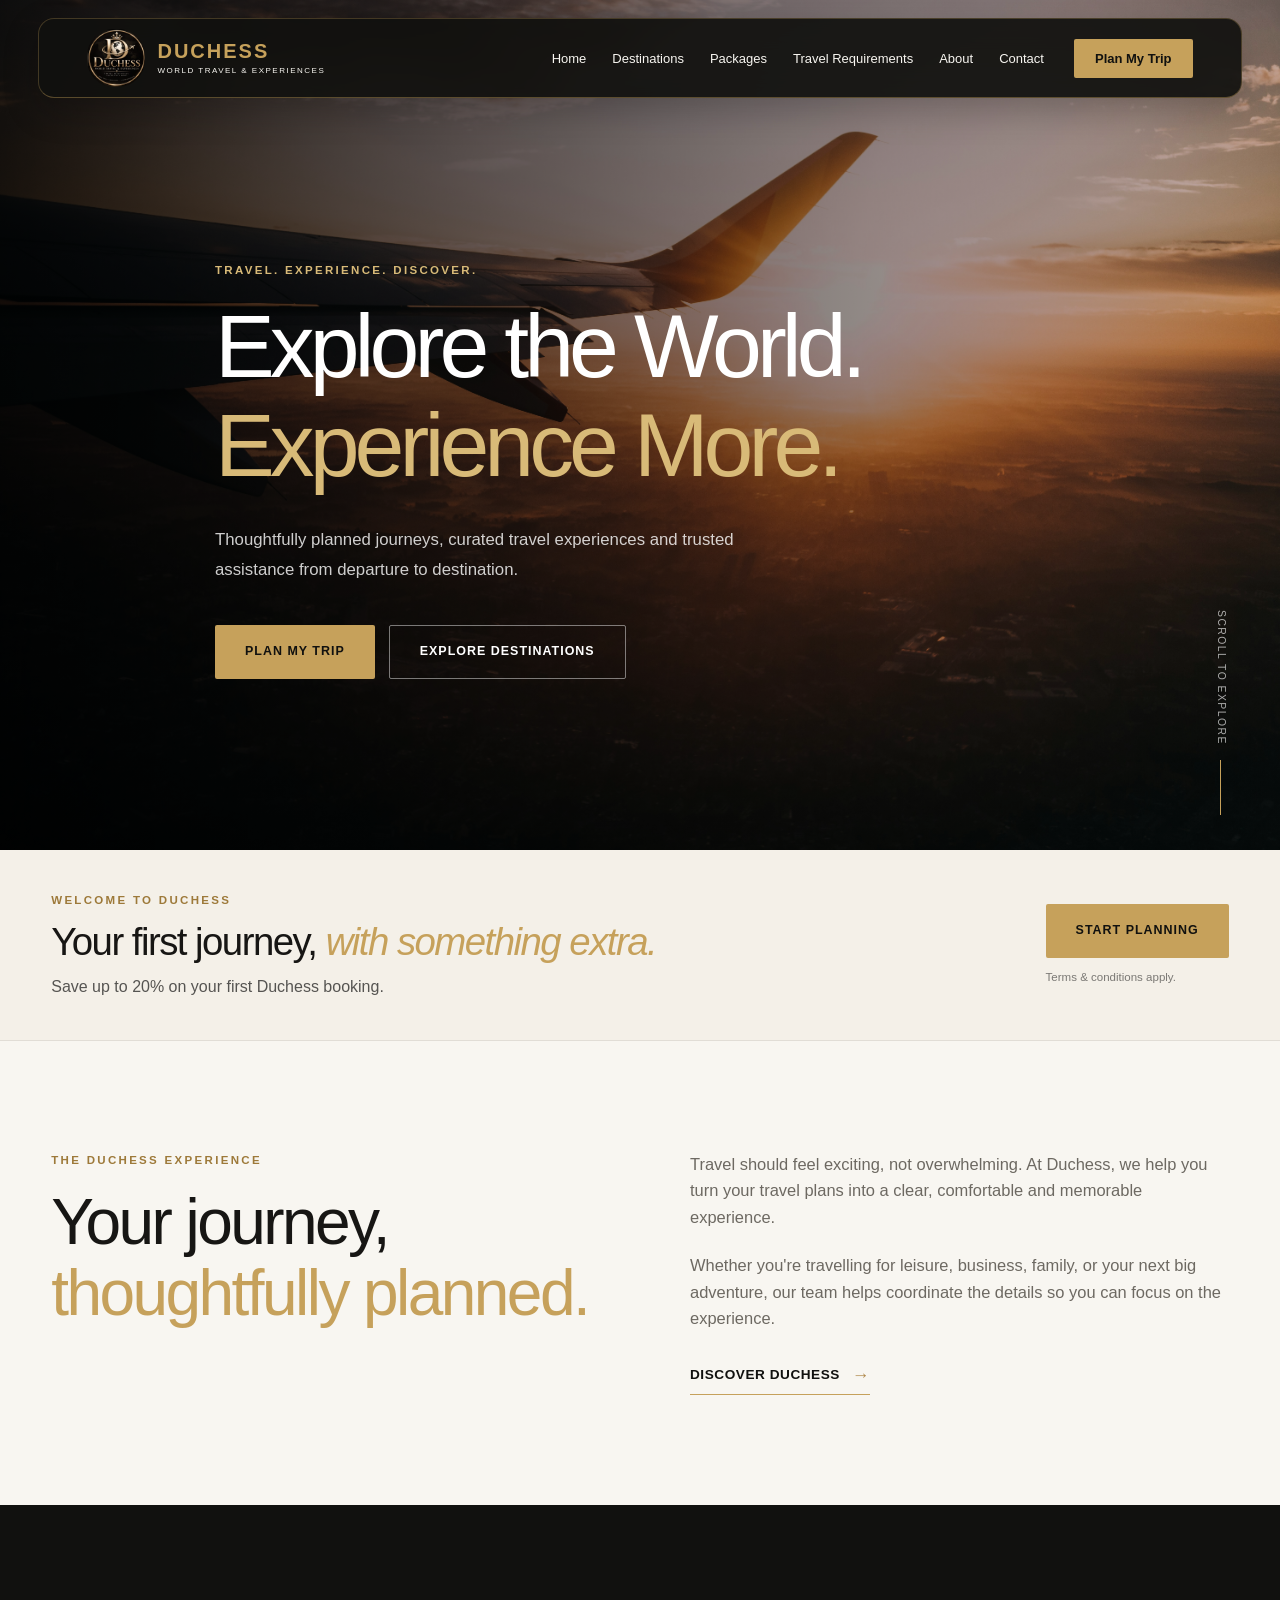
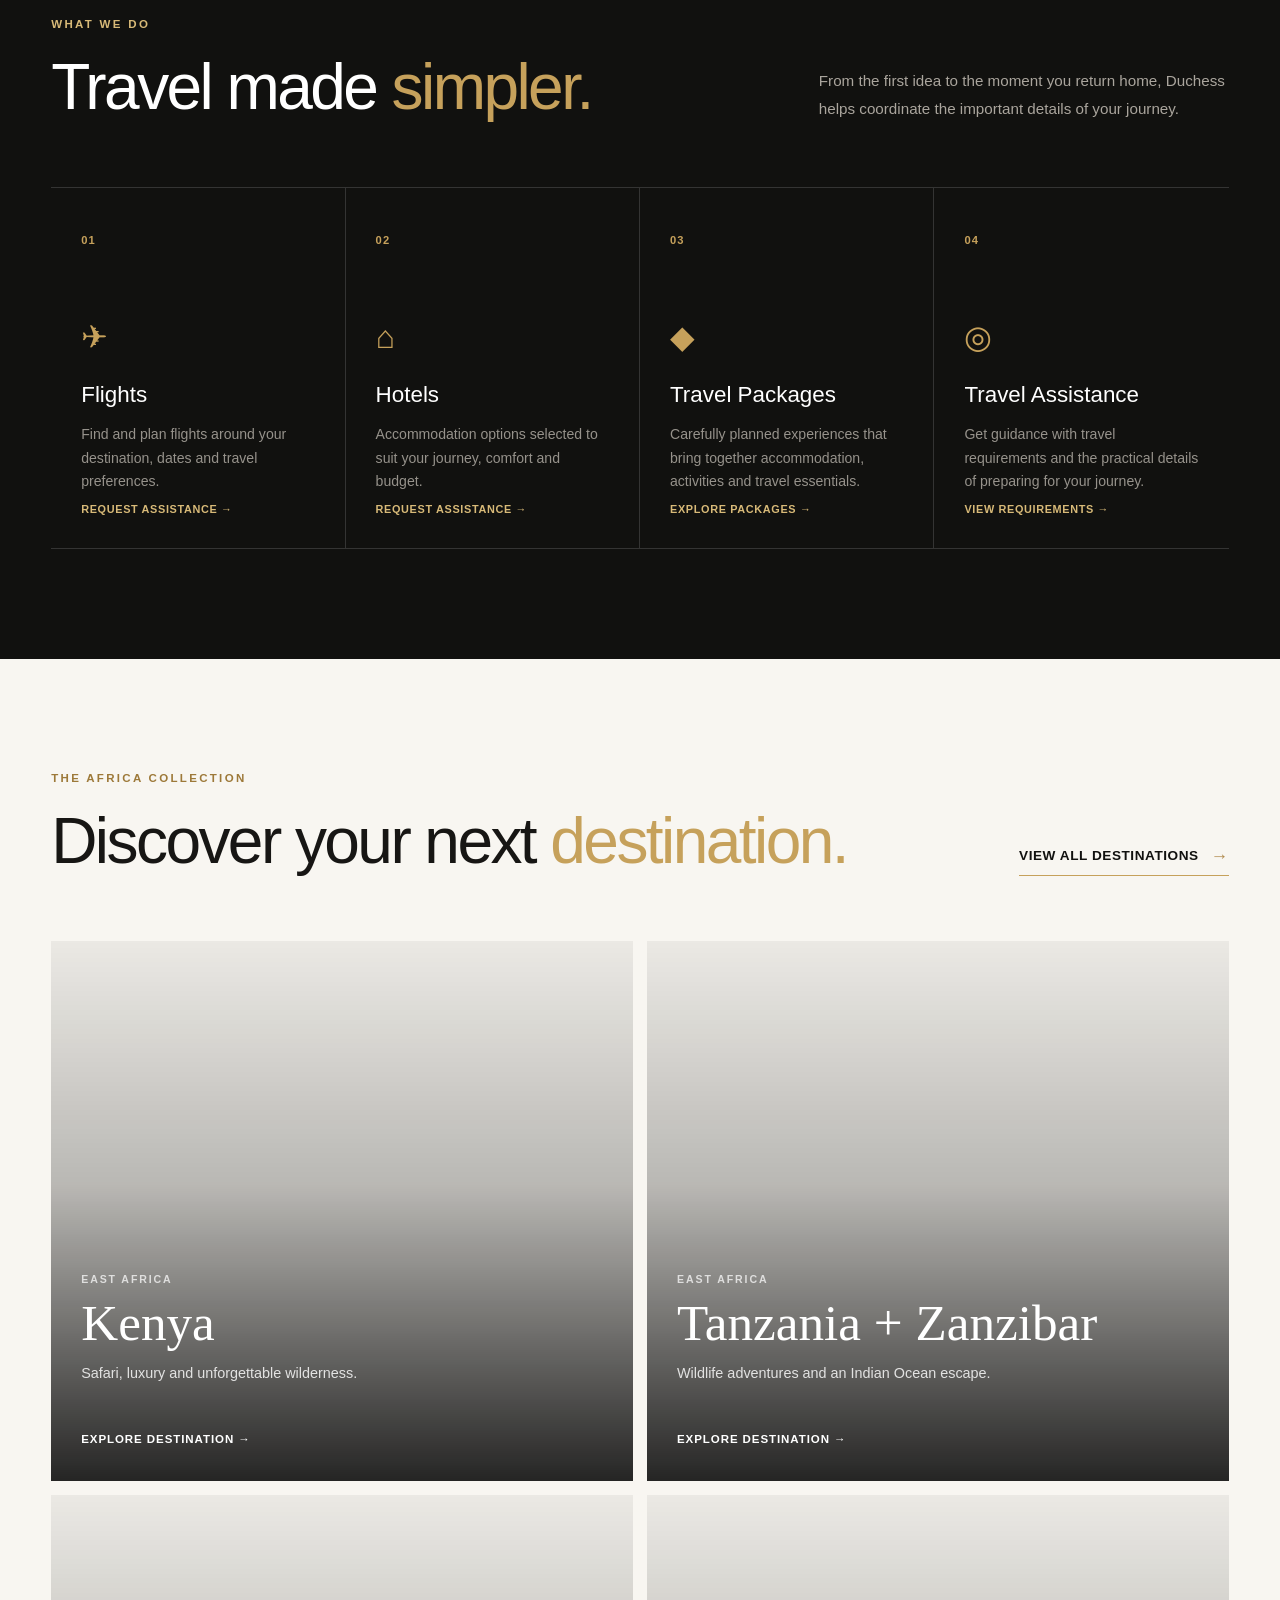
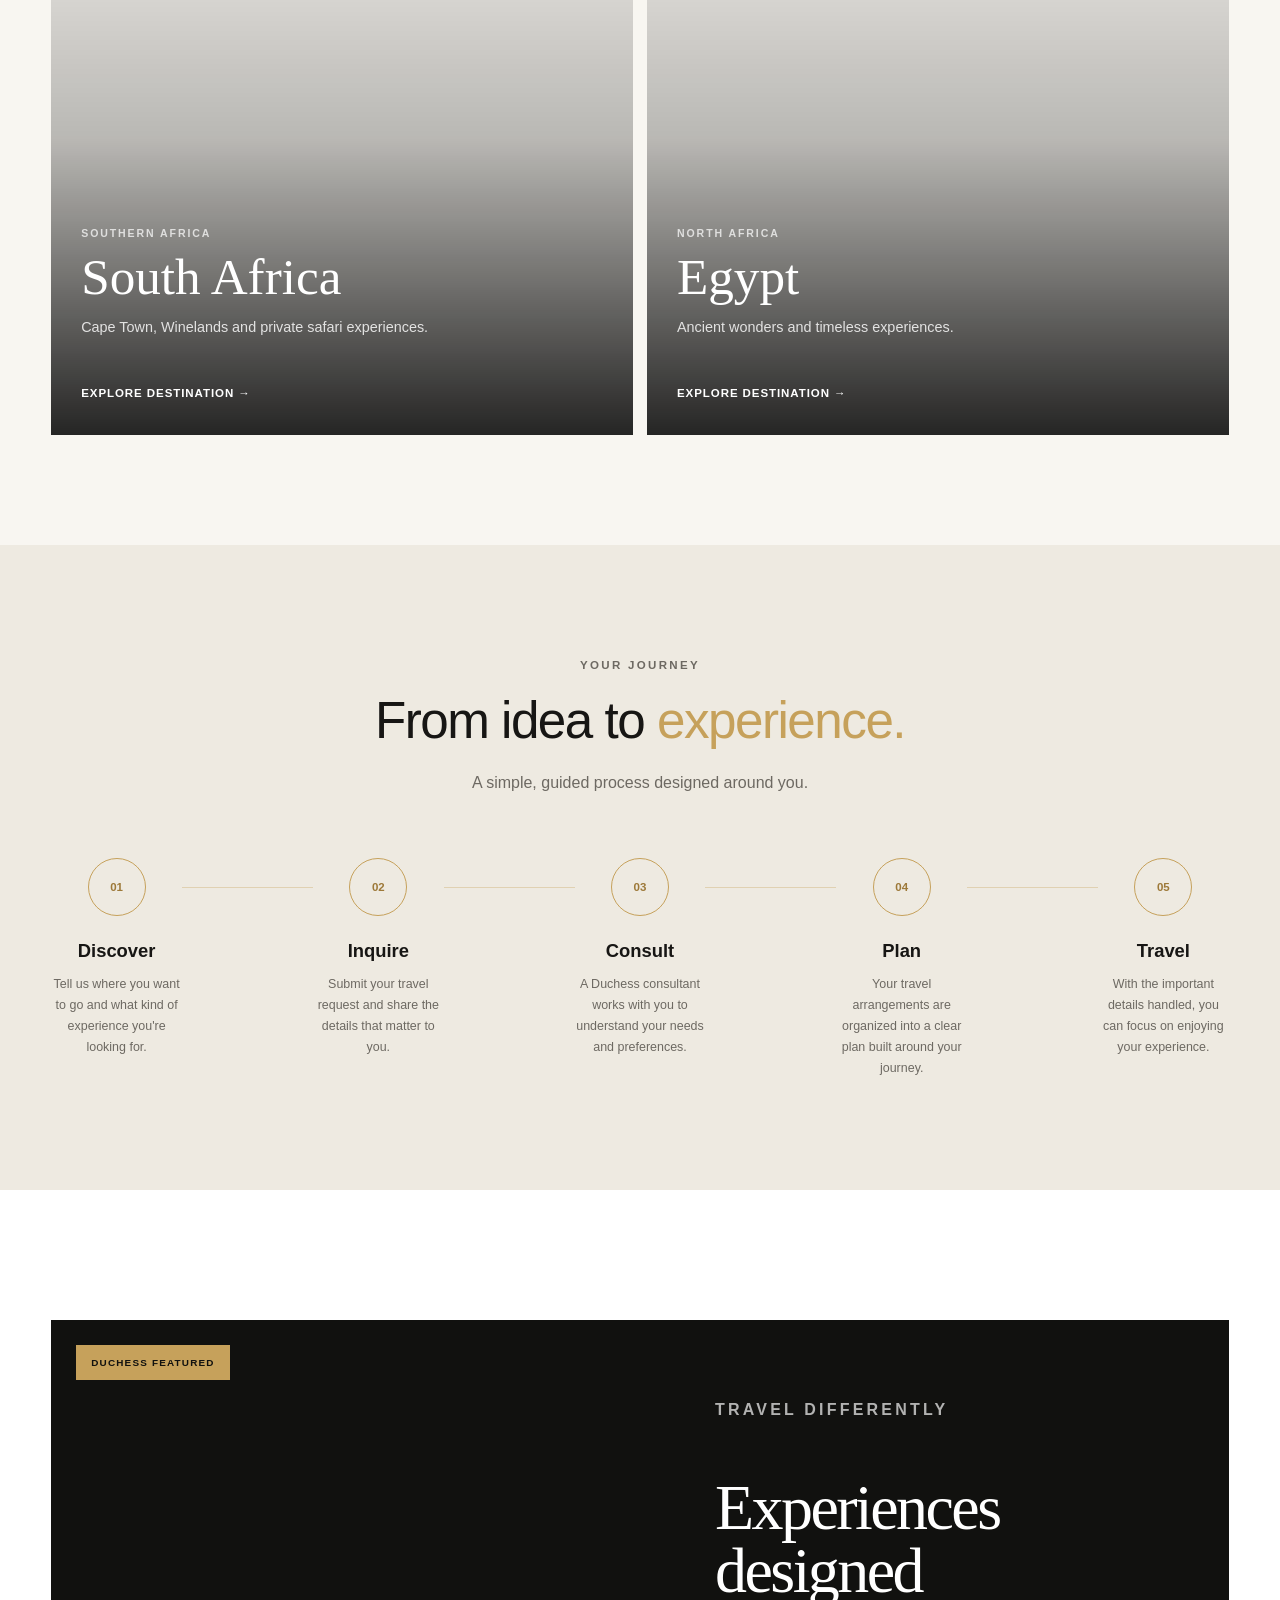
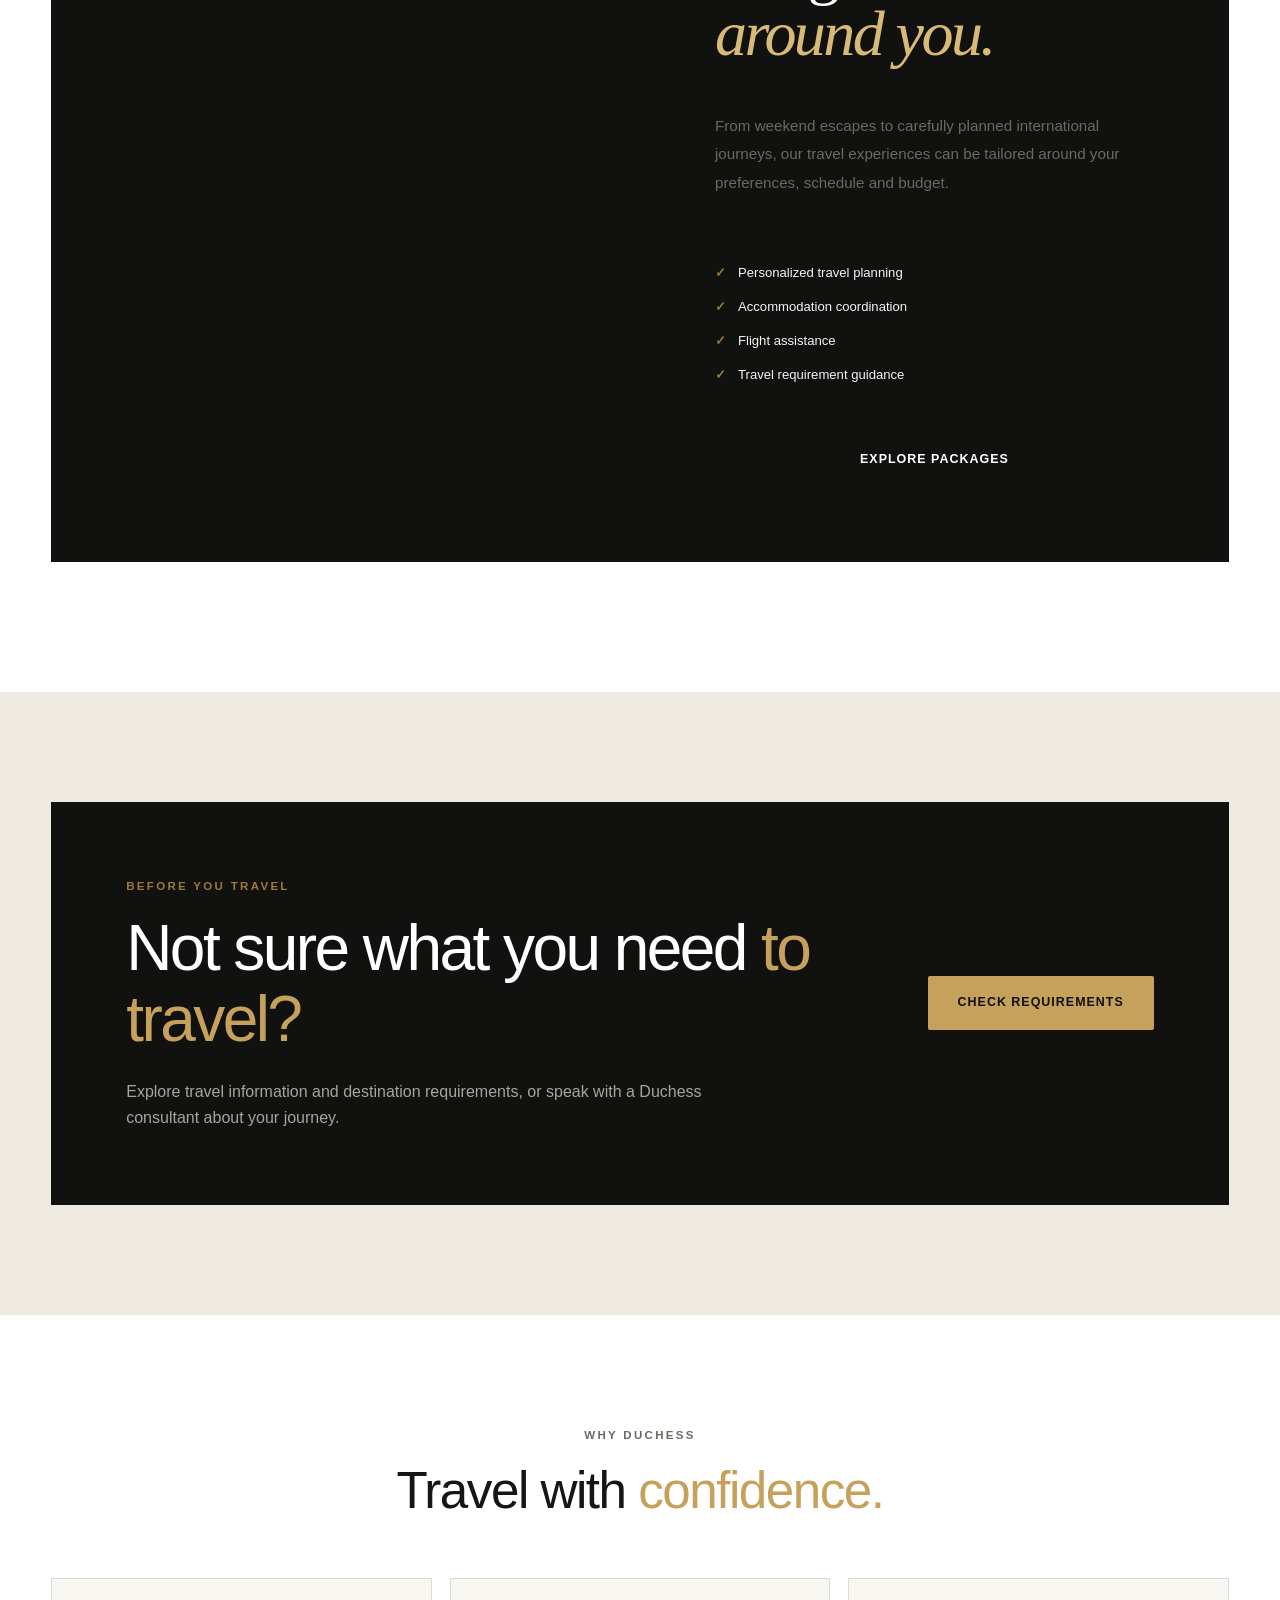
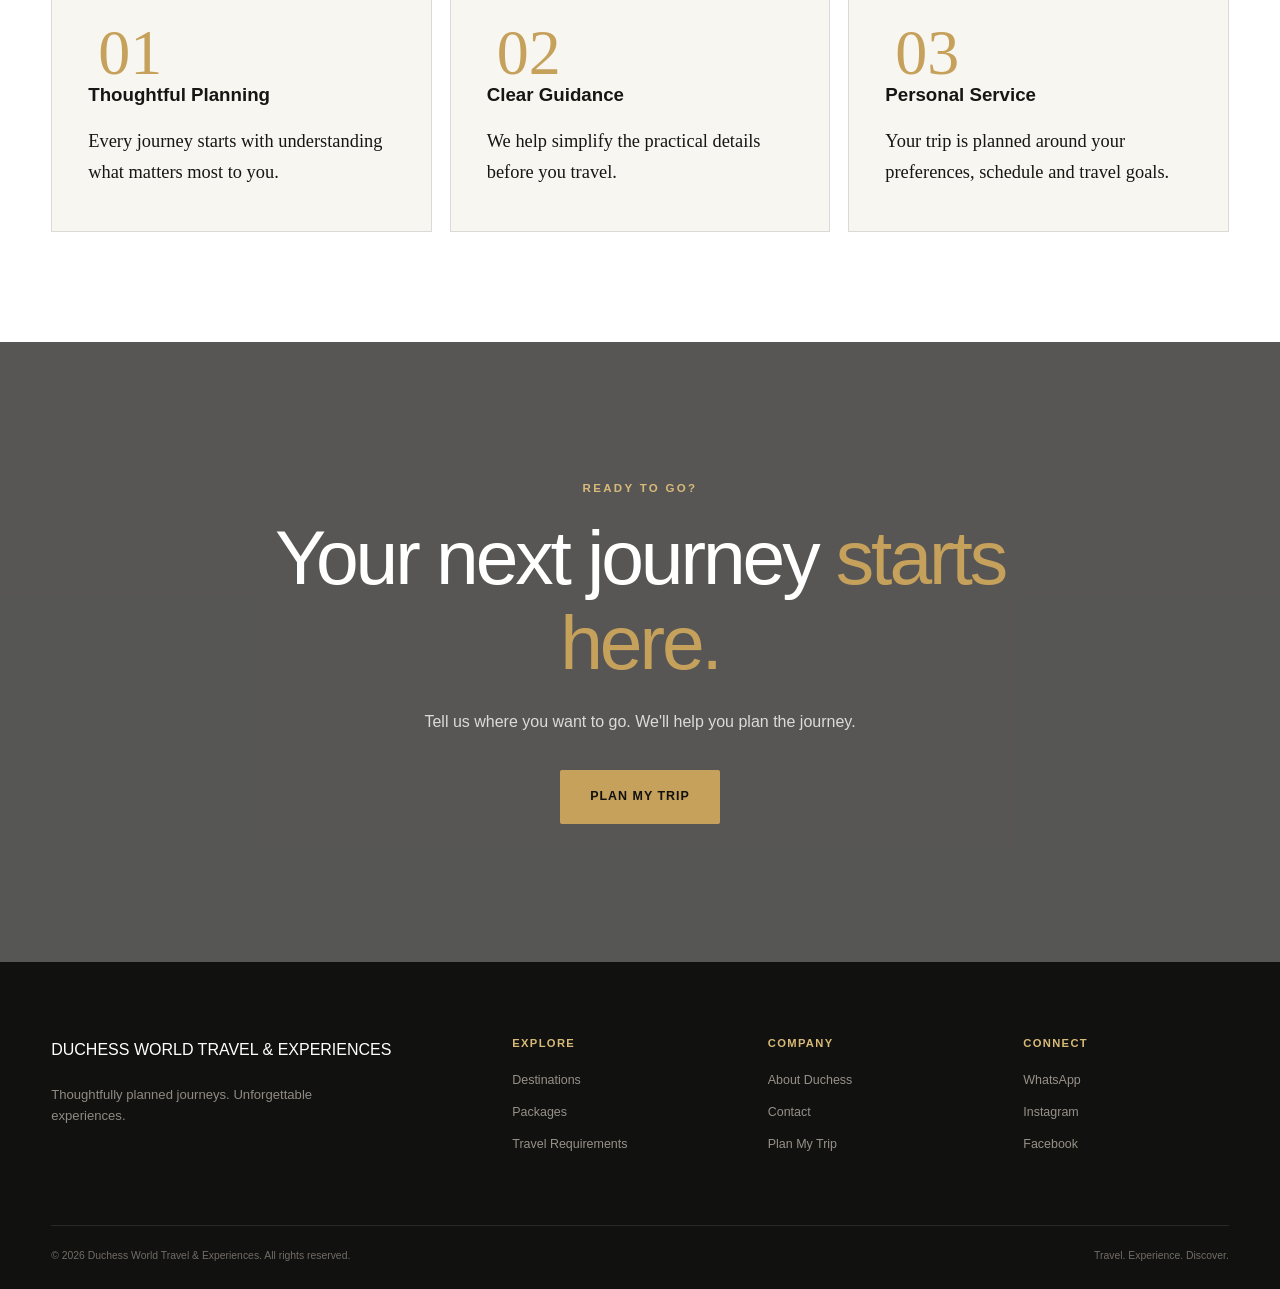
==== commit 28c483e3: "Update website pages and travel requirements" ====
--- a/index.html
+++ b/index.html
@@ -140,6 +140,47 @@
 
         </section>
 
+                <!-- =========================
+             FIRST JOURNEY OFFER
+        ========================== -->
+        <section class="welcome-offer">
+
+            <div class="container welcome-offer-inner">
+
+                <div class="welcome-offer-content">
+
+                    <p class="eyebrow">
+                        WELCOME TO DUCHESS
+                    </p>
+
+                    <h2>
+                        Your first journey,
+                        <span>with something extra.</span>
+                    </h2>
+
+                    <p>
+                        Save up to 20% on your first Duchess booking.
+                    </p>
+
+                </div>
+
+
+                <div class="welcome-offer-action">
+
+                    <a href="request-trip.html" class="btn btn-primary">
+                        Start Planning
+                    </a>
+
+                    <small>
+                        Terms & conditions apply.
+                    </small>
+
+                </div>
+
+            </div>
+
+        </section>
+
 
         <!-- =========================
              INTRODUCTION
--- a/css/style.css
+++ b/css/style.css
@@ -4165,324 +4165,580 @@
 
 /* =========================================================
    REQUEST A TRIP PAGE
-   DUCHESS WORLD TRAVEL & EXPERIENCES
-   ========================================================= */
-
-   .request-hero {
+========================================================= */
+
+
+/* ---------------------------------------------------------
+   HERO
+--------------------------------------------------------- */
+
+.request-hero {
     position: relative;
-    min-height: 650px;
+    min-height: 78vh;
+    background-image: url("https://images.unsplash.com/photo-1500530855697-b586d89ba3ee?auto=format&fit=crop&w=2000&q=90");
+    background-position: center;
+    background-size: cover;
+    background-repeat: no-repeat;
     display: flex;
-    align-items: flex-end;
-
-    background:
-        url("https://images.unsplash.com/photo-1488085061387-422e29b3e4f0?auto=format&fit=crop&w=2000&q=85")
-        center center / cover no-repeat;
-
-    color: var(--white);
+    align-items: center;
 }
 
 .request-hero-overlay {
     position: absolute;
     inset: 0;
-
-    background:
-        linear-gradient(
-            90deg,
-            rgba(17, 17, 15, 0.90) 0%,
-            rgba(17, 17, 15, 0.62) 55%,
-            rgba(17, 17, 15, 0.28) 100%
-        );
+    background: linear-gradient(
+        90deg,
+        rgba(10, 10, 9, 0.78) 0%,
+        rgba(10, 10, 9, 0.55) 50%,
+        rgba(10, 10, 9, 0.28) 100%
+    );
 }
 
 .request-hero-content {
     position: relative;
     z-index: 2;
-
-    max-width: 850px;
-    padding-bottom: 95px;
-}
-
-.request-hero .eyebrow {
+    max-width: 900px;
+    padding-top: 80px;
+    padding-bottom: 80px;
+}
+
+.request-hero-content h1 {
+    max-width: 800px;
+    margin-bottom: 24px;
+}
+
+.request-hero-content h1 span {
     display: block;
-
-    margin-bottom: 22px;
-
-    color: var(--gold-light);
-
-    font-size: 12px;
-    font-weight: 700;
-    letter-spacing: 3px;
-}
-
-.request-hero h1 {
-    margin: 0 0 25px;
-
-    font-family: Georgia, "Times New Roman", serif;
-    font-size: clamp(54px, 7vw, 90px);
-    font-weight: 400;
-    line-height: 0.98;
-    letter-spacing: -3px;
-}
-
-.request-hero h1 span {
-    display: block;
-
-    color: var(--gold-light);
-    font-style: italic;
-}
-
-.request-hero p {
+}
+
+.request-hero-content p {
     max-width: 650px;
-
-    margin: 0;
-
-    color: rgba(255, 255, 255, 0.82);
-
     font-size: 18px;
     line-height: 1.8;
-}
-
-
-/* =========================================================
-   MAIN REQUEST SECTION
-   ========================================================= */
+    color: rgba(255, 255, 255, 0.82);
+}
+
+
+
+/* ---------------------------------------------------------
+   REQUEST SECTION
+--------------------------------------------------------- */
 
 .request-section {
     padding: 120px 0;
-
-    background: var(--cream);
-}
-
-.request-layout {
+    background: #f8f6f1;
+}
+
+.request-form-container {
+    max-width: 900px;
+    margin: 0 auto;
+}
+
+
+
+/* ---------------------------------------------------------
+   FORM INTRO
+--------------------------------------------------------- */
+
+.request-form-heading {
+    max-width: 720px;
+    margin: 0 auto 70px;
+    text-align: center;
+}
+
+.request-form-heading .section-label {
+    display: block;
+    margin-bottom: 18px;
+}
+
+.request-form-heading h2 {
+    margin-bottom: 22px;
+}
+
+.request-form-heading h2 span {
+    display: block;
+}
+
+.request-form-heading p {
+    max-width: 650px;
+    margin: 0 auto;
+    line-height: 1.8;
+}
+
+
+
+/* ---------------------------------------------------------
+   FORM
+--------------------------------------------------------- */
+
+.trip-request-form {
+    background: #ffffff;
+    padding: 60px;
+    border: 1px solid rgba(20, 20, 18, 0.08);
+}
+
+.form-section-title {
+    display: flex;
+    align-items: flex-start;
+    gap: 18px;
+    margin-top: 55px;
+    margin-bottom: 34px;
+    padding-bottom: 20px;
+    border-bottom: 1px solid rgba(20, 20, 18, 0.10);
+}
+
+.form-section-title:first-child {
+    margin-top: 0;
+}
+
+.form-section-title > span {
+    font-size: 13px;
+    letter-spacing: 0.12em;
+    color: #b08a3c;
+    font-weight: 600;
+    padding-top: 4px;
+}
+
+.form-section-title strong {
+    display: block;
+    font-size: 20px;
+    font-weight: 600;
+    margin-bottom: 6px;
+}
+
+.form-section-title small {
+    display: block;
+    font-size: 14px;
+    color: #77736b;
+    line-height: 1.6;
+}
+
+
+
+/* ---------------------------------------------------------
+   FORM ROWS
+--------------------------------------------------------- */
+
+.form-row {
     display: grid;
-    grid-template-columns: 0.72fr 1.28fr;
-    gap: 100px;
-
-    align-items: start;
-}
-
-
-/* =========================================================
-   SIDEBAR
-   ========================================================= */
-
-.request-sidebar {
-    position: sticky;
-    top: 120px;
-}
-
-.request-sidebar h2 {
-    margin: 20px 0;
-
-    font-family: Georgia, "Times New Roman", serif;
-    font-size: clamp(42px, 4.5vw, 60px);
-    font-weight: 400;
-    line-height: 1.02;
-    letter-spacing: -2px;
-}
-
-.request-sidebar h2 span {
+    grid-template-columns: repeat(2, 1fr);
+    gap: 28px;
+    margin-bottom: 28px;
+}
+
+.form-group {
+    margin-bottom: 28px;
+}
+
+.form-group label {
     display: block;
-
-    color: var(--gold-dark);
-    font-style: italic;
-}
-
-.request-sidebar > p {
-    max-width: 440px;
-
-    margin: 0 0 45px;
-
-    color: var(--text-light);
-
+    margin-bottom: 10px;
+    font-size: 14px;
+    font-weight: 600;
+    color: #22211e;
+}
+
+.form-group label span {
+    color: #b08a3c;
+}
+
+.form-group input,
+.form-group select,
+.form-group textarea {
+    width: 100%;
+    padding: 16px 18px;
+    border: 1px solid rgba(20, 20, 18, 0.15);
+    background: #ffffff;
+    color: #22211e;
+    font-family: inherit;
     font-size: 15px;
-    line-height: 1.85;
-}
-
-
-/* =========================================================
-   STEPS
-   ========================================================= */
-
-.request-steps {
-    border-top: 1px solid var(--border);
-}
-
-.request-step {
-    display: grid;
-    grid-template-columns: 45px 1fr;
-    gap: 15px;
-
-    padding: 23px 0;
-
-    border-bottom: 1px solid var(--border);
-}
-
-.request-step > span {
-    color: var(--gold-dark);
-
-    font-family: Georgia, "Times New Roman", serif;
-    font-size: 18px;
-}
-
-.request-step strong {
-    display: block;
-
-    margin-bottom: 5px;
-
-    font-family: Georgia, "Times New Roman", serif;
-    font-size: 19px;
-    font-weight: 400;
-}
-
-.request-step p {
-    margin: 0;
-
-    color: var(--text-muted);
-
-    font-size: 13px;
-    line-height: 1.6;
-}
-
-
-/* =========================================================
-   CONTACT BOX
-   ========================================================= */
-
-.request-contact-box {
+    outline: none;
+    transition:
+        border-color 0.25s ease,
+        box-shadow 0.25s ease;
+}
+
+.form-group input,
+.form-group select {
+    min-height: 54px;
+}
+
+.form-group textarea {
+    min-height: 150px;
+    resize: vertical;
+    line-height: 1.7;
+}
+
+.form-group input::placeholder,
+.form-group textarea::placeholder {
+    color: #99958c;
+}
+
+.form-group input:focus,
+.form-group select:focus,
+.form-group textarea:focus {
+    border-color: #b08a3c;
+    box-shadow: 0 0 0 3px rgba(176, 138, 60, 0.10);
+}
+
+
+
+/* ---------------------------------------------------------
+   SUBMIT AREA
+--------------------------------------------------------- */
+
+.form-submit-area {
     margin-top: 45px;
-    padding: 30px;
-
-    background: var(--black);
-
-    color: var(--white);
-}
-
-.request-contact-box > span {
-    display: block;
-
-    margin-bottom: 12px;
-
-    color: var(--gold-light);
-
-    font-size: 9px;
-    font-weight: 700;
-    letter-spacing: 2px;
-}
-
-.request-contact-box p {
-    margin: 0 0 20px;
-
-    color: rgba(255, 255, 255, 0.65);
-
+    padding-top: 32px;
+    border-top: 1px solid rgba(20, 20, 18, 0.10);
+}
+
+.form-submit-area p {
+    max-width: 650px;
+    margin-bottom: 28px;
     font-size: 13px;
     line-height: 1.7;
-}
-
-.request-contact-box a {
+    color: #77736b;
+}
+
+.form-submit {
     display: inline-flex;
     align-items: center;
-    gap: 10px;
-
-    color: var(--white);
-
-    font-size: 11px;
-    font-weight: 700;
-    letter-spacing: 1px;
-    text-transform: uppercase;
-}
-
-.request-contact-box a span {
-    color: var(--gold-light);
-
-    font-size: 17px;
-
-    transition: transform var(--transition);
-}
-
-.request-contact-box a:hover span {
-    transform: translateX(5px);
-}
-
-
-/* =========================================================
-   FORM
-   ========================================================= */
-
-.request-form-wrapper {
-    padding: 65px;
-
-    background: var(--white);
-
-    border: 1px solid var(--border);
-}
-
-.request-form-heading {
-    margin-bottom: 55px;
-}
-
-.request-form-heading h2 {
-    margin: 17px 0;
-
-    font-family: Georgia, "Times New Roman", serif;
-    font-size: clamp(42px, 4vw, 58px);
-    font-weight: 400;
-    line-height: 1;
-}
-
-.request-form-heading h2 span {
-    color: var(--gold-dark);
-    font-style: italic;
-}
-
-.request-form-heading p {
-    max-width: 620px;
-
-    margin: 0;
-
-    color: var(--text-light);
-
-    font-size: 15px;
-    line-height: 1.8;
-}
-
-
-/* =========================================================
-   FORM SECTION TITLES
-   ========================================================= */
-
-.form-section-title {
+    gap: 14px;
+}
+
+.form-submit span {
+    font-size: 18px;
+}
+
+
+
+/* ---------------------------------------------------------
+   SUCCESS MESSAGE
+--------------------------------------------------------- */
+
+.trip-request-success {
+    background: #ffffff;
+    padding: 70px 60px;
+    text-align: center;
+    border: 1px solid rgba(20, 20, 18, 0.08);
+}
+
+.success-icon {
+    width: 58px;
+    height: 58px;
+    margin: 0 auto 28px;
     display: flex;
     align-items: center;
+    justify-content: center;
+    border: 1px solid #b08a3c;
+    border-radius: 50%;
+    color: #b08a3c;
+    font-size: 24px;
+}
+
+.trip-request-success .section-label {
+    display: block;
+    margin-bottom: 18px;
+}
+
+.trip-request-success h2 {
+    margin-bottom: 22px;
+}
+
+.trip-request-success h2 span {
+    display: block;
+}
+
+.trip-request-success > p {
+    max-width: 620px;
+    margin: 0 auto 45px;
+    line-height: 1.8;
+    color: #66635c;
+}
+
+.success-next-steps {
+    display: grid;
+    grid-template-columns: repeat(3, 1fr);
+    gap: 20px;
+    max-width: 700px;
+    margin: 0 auto 45px;
+}
+
+.success-next-steps div {
+    padding: 24px 18px;
+    background: #f8f6f1;
+}
+
+.success-next-steps strong {
+    display: block;
+    margin-bottom: 8px;
+    font-size: 12px;
+    letter-spacing: 0.1em;
+    color: #b08a3c;
+}
+
+.success-next-steps span {
+    font-size: 14px;
+    color: #33312d;
+}
+
+
+
+/* ---------------------------------------------------------
+   HOW IT WORKS
+--------------------------------------------------------- */
+
+.request-process-section {
+    padding: 120px 0;
+    background: #ffffff;
+}
+
+.request-process-heading {
+    max-width: 700px;
+    margin: 0 auto 65px;
+    text-align: center;
+}
+
+.request-process-heading .section-label {
+    display: block;
+    margin-bottom: 18px;
+}
+
+.request-process-heading h2 {
+    margin-bottom: 22px;
+}
+
+.request-process-heading h2 span {
+    display: block;
+}
+
+.request-process-heading p {
+    max-width: 620px;
+    margin: 0 auto;
+    line-height: 1.8;
+    color: #66635c;
+}
+
+
+
+/* ---------------------------------------------------------
+   PROCESS CARDS
+--------------------------------------------------------- */
+
+.request-process-section .request-steps {
+    display: grid;
+    grid-template-columns: repeat(4, 1fr);
     gap: 18px;
-
-    padding: 25px 0;
-    margin: 15px 0 30px;
-
-    border-top: 1px solid var(--border);
-}
-
-.form-section-title > span {
-    color: var(--gold-dark);
-
-    font-family: Georgia, "Times New Roman", serif;
-    font-size: 20px;
-}
-
-.form-section-title strong {
+}
+
+.request-process-section .request-step {
+    padding: 34px 28px;
+    background: #f8f6f1;
+    border: 1px solid rgba(20, 20, 18, 0.07);
+    transition:
+        transform 0.3s ease,
+        box-shadow 0.3s ease;
+}
+
+.request-process-section .request-step:hover {
+    transform: translateY(-5px);
+    box-shadow: 0 15px 35px rgba(20, 20, 18, 0.08);
+}
+
+.request-process-section .request-step strong {
     display: block;
-
-    margin-bottom: 4px;
-
-    font-family: Georgia, "Times New Roman", serif;
-    font-size: 22px;
-    font-weight: 400;
-}
-
-.form-section-title small {
-    color: var(--text-muted);
-
+    margin-bottom: 12px;
+    font-size: 18px;
+    font-weight: 600;
+    color: #22211e;
+}
+
+.request-process-section .request-step p {
+    margin: 0;
+    font-size: 14px;
+    line-height: 1.7;
+    color: #77736b;
+}
+
+
+
+/* ---------------------------------------------------------
+   CONTACT SECTION
+--------------------------------------------------------- */
+
+.request-contact-section {
+    padding: 90px 0 120px;
+    background: #ffffff;
+}
+
+.request-contact-section .request-contact-box {
+    max-width: 800px;
+    margin: 0 auto;
+    padding: 60px;
+    text-align: center;
+    background: #f8f6f1;
+    border: 1px solid rgba(20, 20, 18, 0.08);
+}
+
+.request-contact-section .request-contact-box > span {
+    display: block;
+    margin-bottom: 16px;
     font-size: 12px;
+    letter-spacing: 0.14em;
+    font-weight: 600;
+    color: #b08a3c;
+}
+
+.request-contact-section .request-contact-box h2 {
+    margin-bottom: 18px;
+}
+
+.request-contact-section .request-contact-box p {
+    max-width: 560px;
+    margin: 0 auto 28px;
+    line-height: 1.8;
+    color: #66635c;
+}
+
+.request-contact-section .request-contact-box a {
+    display: inline-flex;
+    align-items: center;
+    gap: 12px;
+    font-weight: 600;
+    color: #22211e;
+}
+
+.request-contact-section .request-contact-box a span {
+    color: #b08a3c;
+    font-size: 18px;
+}
+
+
+
+/* ---------------------------------------------------------
+   TABLET
+--------------------------------------------------------- */
+
+@media (max-width: 950px) {
+
+    .request-process-section .request-steps {
+        grid-template-columns: repeat(2, 1fr);
+    }
+
+    .trip-request-form {
+        padding: 45px;
+    }
+
+}
+
+
+
+/* ---------------------------------------------------------
+   MOBILE
+--------------------------------------------------------- */
+
+@media (max-width: 700px) {
+
+    .request-hero {
+        min-height: 75vh;
+        background-position: center;
+    }
+
+    .request-hero-content {
+        padding-top: 60px;
+        padding-bottom: 60px;
+        text-align: center;
+    }
+
+    .request-hero-content h1 {
+        margin-left: auto;
+        margin-right: auto;
+    }
+
+    .request-hero-content p {
+        margin-left: auto;
+        margin-right: auto;
+        font-size: 16px;
+    }
+
+
+    .request-section {
+        padding: 80px 0;
+    }
+
+    .request-form-heading {
+        margin-bottom: 50px;
+    }
+
+
+    .trip-request-form {
+        padding: 32px 24px;
+    }
+
+
+    .form-row {
+        grid-template-columns: 1fr;
+        gap: 0;
+        margin-bottom: 0;
+    }
+
+    .form-group {
+        margin-bottom: 24px;
+    }
+
+
+    .form-section-title {
+        margin-top: 42px;
+        margin-bottom: 28px;
+    }
+
+
+    .form-submit-area {
+        margin-top: 30px;
+    }
+
+    .form-submit {
+        width: 100%;
+        justify-content: center;
+    }
+
+
+    .trip-request-success {
+        padding: 55px 28px;
+    }
+
+    .success-next-steps {
+        grid-template-columns: 1fr;
+    }
+
+
+    .request-process-section {
+        padding: 80px 0;
+    }
+
+    .request-process-heading {
+        margin-bottom: 45px;
+    }
+
+    .request-process-section .request-steps {
+        grid-template-columns: 1fr;
+        gap: 12px;
+    }
+
+    .request-process-section .request-step {
+        padding: 28px 24px;
+    }
+
+
+    .request-contact-section {
+        padding: 60px 0 80px;
+    }
+
+    .request-contact-section .request-contact-box {
+        padding: 45px 25px;
+    }
+
 }
 
 
@@ -7046,8 +7302,9 @@
     position: relative;
     min-height: 82vh;
     display: flex;
-    align-items: center;
+    align-items: flex-start;
     overflow: hidden;
+
     background-image: url("https://images.unsplash.com/photo-1516426122078-c23e76319801?auto=format&fit=crop&w=2000&q=90");
     background-size: cover;
     background-position: center;
@@ -7056,60 +7313,146 @@
 .destination-detail-overlay {
     position: absolute;
     inset: 0;
+
     background:
         linear-gradient(
             90deg,
-            rgba(10, 10, 8, 0.82) 0%,
-            rgba(10, 10, 8, 0.58) 45%,
-            rgba(10, 10, 8, 0.25) 100%
+            rgba(10, 10, 8, 0.76) 0%,
+            rgba(10, 10, 8, 0.46) 38%,
+            rgba(10, 10, 8, 0.18) 70%,
+            rgba(10, 10, 8, 0.05) 100%
         );
 }
 
 .destination-detail-hero-content {
     position: relative;
     z-index: 2;
-    padding-top: 110px;
+
+    width: 100%;
+    max-width: 1250px;
+
+    margin: 0 auto;
+
+    padding-top: 120px;
     padding-bottom: 90px;
-    max-width: 850px;
+    padding-left: 40px;
+    padding-right: 40px;
+
+    text-align: left;
+
+    display: flex;
+    flex-direction: column;
+    align-items: flex-start;
+}
+
+.destination-detail-hero-content .eyebrow {
+    text-align: left;
 }
 
 .destination-detail-hero-content h1 {
     margin: 18px 0 18px;
+
+    max-width: 700px;
+
     font-size: clamp(4rem, 9vw, 8rem);
     line-height: 0.9;
     font-weight: 500;
     letter-spacing: -0.055em;
+
+    text-align: left;
 }
 
 .destination-detail-hero-content p {
     max-width: 620px;
+
     margin: 0;
+
     font-size: clamp(1.05rem, 2vw, 1.35rem);
     line-height: 1.7;
+
     color: rgba(255, 255, 255, 0.84);
+
+    text-align: left;
 }
 
 .destination-hero-meta {
     display: flex;
     flex-wrap: wrap;
+    justify-content: flex-start;
+
     gap: 12px;
+
     margin-top: 32px;
 }
 
 .destination-hero-meta span {
     display: inline-flex;
     align-items: center;
+
     min-height: 42px;
+
     padding: 0 18px;
+
     border: 1px solid rgba(198, 161, 91, 0.5);
     border-radius: 999px;
+
     color: #ffffff;
+
     font-size: 0.72rem;
     font-weight: 600;
     letter-spacing: 0.14em;
 }
 
 
+/* =========================================================
+   MOBILE
+========================================================= */
+
+@media (max-width: 700px) {
+
+    .destination-detail-hero {
+        min-height: 78vh;
+        background-position: center center;
+    }
+
+    .destination-detail-overlay {
+        background:
+            linear-gradient(
+                90deg,
+                rgba(10, 10, 8, 0.80) 0%,
+                rgba(10, 10, 8, 0.55) 50%,
+                rgba(10, 10, 8, 0.22) 100%
+            );
+    }
+
+    .destination-detail-hero-content {
+        padding-top: 100px;
+        padding-bottom: 60px;
+        padding-left: 24px;
+        padding-right: 24px;
+
+        align-items: flex-start;
+        text-align: left;
+    }
+
+    .destination-detail-hero-content .eyebrow,
+    .destination-detail-hero-content h1,
+    .destination-detail-hero-content p {
+        text-align: left;
+    }
+
+    .destination-detail-hero-content h1 {
+        max-width: 100%;
+    }
+
+    .destination-detail-hero-content p {
+        max-width: 100%;
+    }
+
+    .destination-hero-meta {
+        justify-content: flex-start;
+    }
+}
 /* =========================================================
    INTRO
 ========================================================= */
@@ -8270,6 +8613,7 @@
    GHANA DESTINATION HERO
 ========================================================= */
 
+
 .ghana-hero {
     background-image: url("https://images.unsplash.com/photo-1504512485720-7d83a16ee930?auto=format&fit=crop&w=2000&q=90");
     background-position: center center;
@@ -8282,9 +8626,10 @@
 .ghana-hero .destination-detail-overlay {
     background: linear-gradient(
         90deg,
-        rgba(10, 10, 9, 0.74) 0%,
-        rgba(10, 10, 9, 0.48) 50%,
-        rgba(10, 10, 9, 0.30) 100%
+        rgba(10, 10, 9, 0.76) 0%,
+        rgba(10, 10, 9, 0.46) 38%,
+        rgba(10, 10, 9, 0.18) 70%,
+        rgba(10, 10, 9, 0.05) 100%
     );
 }
 
@@ -8892,4 +9237,293 @@
         font-size: 2.5rem;
     }
 
+}
+
+/* =========================================================
+   FORCE ALL DESTINATION HERO TEXT TO TOP LEFT
+   FINAL OVERRIDE
+========================================================= */
+
+.destination-detail-hero {
+    display: block !important;
+    position: relative !important;
+}
+
+.destination-detail-hero-content,
+.destination-detail-hero .destination-detail-hero-content,
+.destination-detail-hero[class*="-hero"] .destination-detail-hero-content {
+    position: absolute !important;
+
+    top: 0 !important;
+    left: 0 !important;
+    right: auto !important;
+    bottom: auto !important;
+
+    width: 100% !important;
+    max-width: 1250px !important;
+
+    margin: 0 !important;
+
+    padding: 120px 40px 90px !important;
+
+    transform: none !important;
+
+    display: flex !important;
+    flex-direction: column !important;
+    align-items: flex-start !important;
+
+    text-align: left !important;
+}
+
+.destination-detail-hero-content .eyebrow,
+.destination-detail-hero .destination-detail-hero-content .eyebrow,
+.destination-detail-hero[class*="-hero"] .destination-detail-hero-content .eyebrow {
+    width: 100% !important;
+    margin-left: 0 !important;
+    margin-right: 0 !important;
+
+    text-align: left !important;
+}
+
+.destination-detail-hero-content h1,
+.destination-detail-hero .destination-detail-hero-content h1,
+.destination-detail-hero[class*="-hero"] .destination-detail-hero-content h1 {
+    width: auto !important;
+    max-width: 700px !important;
+
+    margin-left: 0 !important;
+    margin-right: 0 !important;
+
+    text-align: left !important;
+}
+
+.destination-detail-hero-content > p,
+.destination-detail-hero .destination-detail-hero-content > p,
+.destination-detail-hero[class*="-hero"] .destination-detail-hero-content > p {
+    width: auto !important;
+    max-width: 620px !important;
+
+    margin-left: 0 !important;
+    margin-right: 0 !important;
+
+    text-align: left !important;
+}
+
+.destination-hero-meta,
+.destination-detail-hero .destination-hero-meta,
+.destination-detail-hero[class*="-hero"] .destination-hero-meta {
+    width: auto !important;
+
+    margin-left: 0 !important;
+    margin-right: 0 !important;
+
+    justify-content: flex-start !important;
+    align-items: flex-start !important;
+
+    text-align: left !important;
+}
+
+
+/* =========================================================
+   MOBILE
+========================================================= */
+
+@media (max-width: 700px) {
+
+    .destination-detail-hero-content,
+    .destination-detail-hero .destination-detail-hero-content,
+    .destination-detail-hero[class*="-hero"] .destination-detail-hero-content {
+        top: 0 !important;
+        left: 0 !important;
+
+        width: 100% !important;
+
+        padding: 100px 24px 60px !important;
+
+        transform: none !important;
+
+        align-items: flex-start !important;
+        text-align: left !important;
+    }
+
+    .destination-detail-hero-content .eyebrow,
+    .destination-detail-hero-content h1,
+    .destination-detail-hero-content > p {
+        text-align: left !important;
+    }
+
+    .destination-detail-hero-content h1 {
+        max-width: 100% !important;
+    }
+
+    .destination-detail-hero-content > p {
+        max-width: 100% !important;
+    }
+
+    .destination-hero-meta {
+        justify-content: flex-start !important;
+        align-items: flex-start !important;
+    }
+}
+
+/* =========================================================
+   DESTINATION CARD PRICING
+========================================================= */
+
+.destination-price {
+    display: flex;
+    flex-direction: column;
+    align-items: flex-start;
+    gap: 5px;
+    margin-top: 22px;
+}
+
+.destination-price strong {
+    display: block;
+    color: #ffffff;
+    font-size: 1.15rem;
+    font-weight: 600;
+    line-height: 1.3;
+}
+
+.destination-price small {
+    display: block;
+    color: rgba(255, 255, 255, 0.68);
+    font-size: 0.75rem;
+    line-height: 1.4;
+    letter-spacing: 0.03em;
+}
+
+.destination-price small:last-child {
+    color: rgba(255, 255, 255, 0.82);
+}
+
+/* =========================================================
+   FIRST JOURNEY OFFER
+========================================================= */
+
+.welcome-offer {
+    background: #f4f0e8;
+    border-bottom: 1px solid rgba(0, 0, 0, 0.08);
+}
+
+.welcome-offer-inner {
+    min-height: 190px;
+    display: flex;
+    align-items: center;
+    justify-content: space-between;
+    gap: 50px;
+    padding-top: 35px;
+    padding-bottom: 35px;
+}
+
+.welcome-offer-content {
+    max-width: 700px;
+}
+
+.welcome-offer .eyebrow {
+    margin-bottom: 12px;
+}
+
+.welcome-offer h2 {
+    margin: 0 0 10px;
+    font-size: clamp(1.8rem, 3vw, 2.7rem);
+    line-height: 1.1;
+}
+
+.welcome-offer h2 span {
+    font-style: italic;
+    font-weight: 400;
+}
+
+.welcome-offer-content > p:last-child {
+    margin: 0;
+    font-size: 1rem;
+    color: rgba(0, 0, 0, 0.65);
+}
+
+.welcome-offer-action {
+    display: flex;
+    flex-direction: column;
+    align-items: flex-start;
+    gap: 10px;
+    flex-shrink: 0;
+}
+
+.welcome-offer-action small {
+    font-size: 0.72rem;
+    color: rgba(0, 0, 0, 0.5);
+}
+
+
+/* =========================================================
+   FIRST JOURNEY OFFER — MOBILE
+========================================================= */
+
+@media (max-width: 700px) {
+
+    .welcome-offer-inner {
+        min-height: auto;
+        flex-direction: column;
+        align-items: flex-start;
+        gap: 25px;
+        padding-top: 35px;
+        padding-bottom: 35px;
+    }
+
+    .welcome-offer h2 {
+        font-size: 1.9rem;
+    }
+
+    .welcome-offer-action {
+        width: 100%;
+    }
+
+    .welcome-offer-action .btn {
+        width: 100%;
+        justify-content: center;
+    }
+
+}
+
+/* =========================================================
+   REQUEST PAGE — WELCOME OFFER
+========================================================= */
+
+.request-welcome-offer {
+    margin: 35px 0 55px;
+    padding: 24px 28px;
+    border-left: 3px solid #b89b5e;
+    background: #f5f1e9;
+}
+
+.request-welcome-offer .section-label {
+    display: block;
+    margin-bottom: 8px;
+}
+
+.request-welcome-offer p {
+    margin: 0;
+    font-size: 0.95rem;
+    line-height: 1.7;
+    color: rgba(0, 0, 0, 0.68);
+}
+
+.request-welcome-offer strong {
+    color: #111111;
+    font-weight: 600;
+}
+
+
+/* =========================================================
+   REQUEST PAGE — MOBILE
+========================================================= */
+
+@media (max-width: 700px) {
+
+    .request-welcome-offer {
+        margin: 30px 0 45px;
+        padding: 20px 22px;
+    }
+
 }
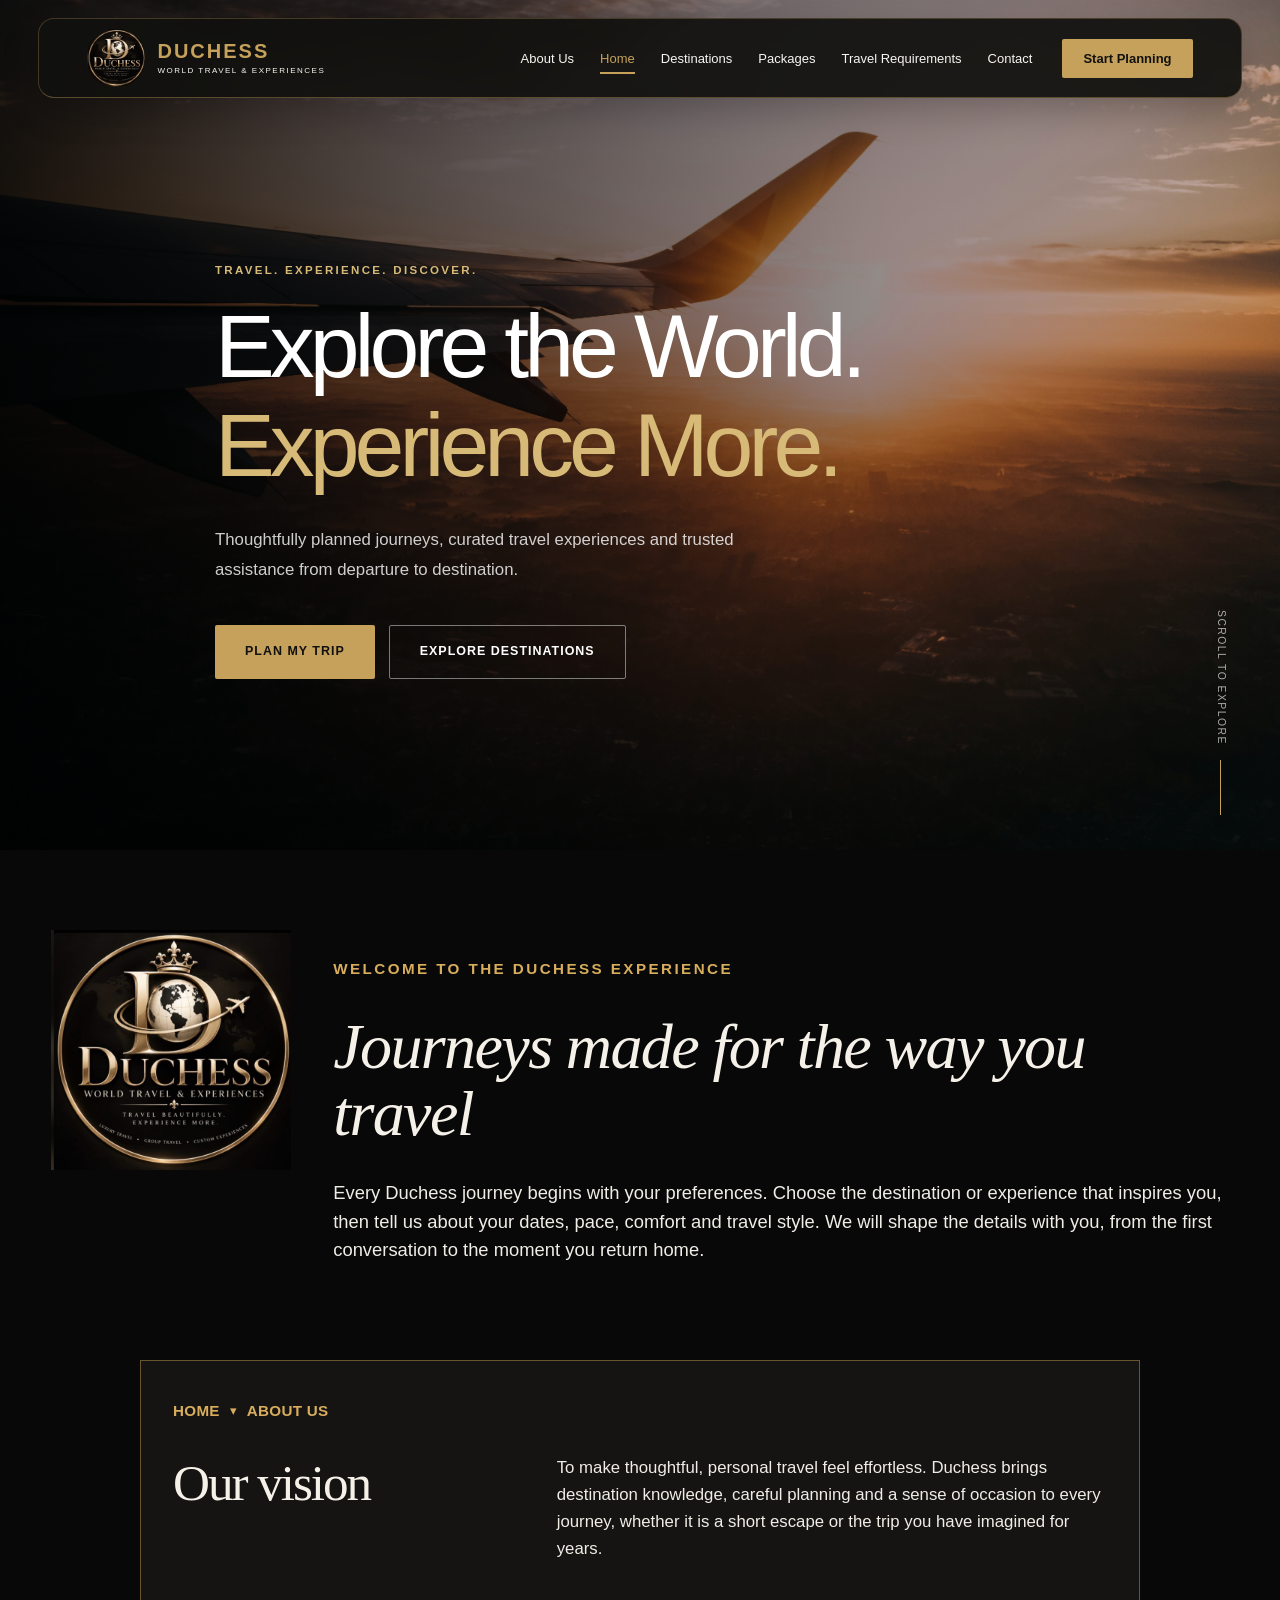
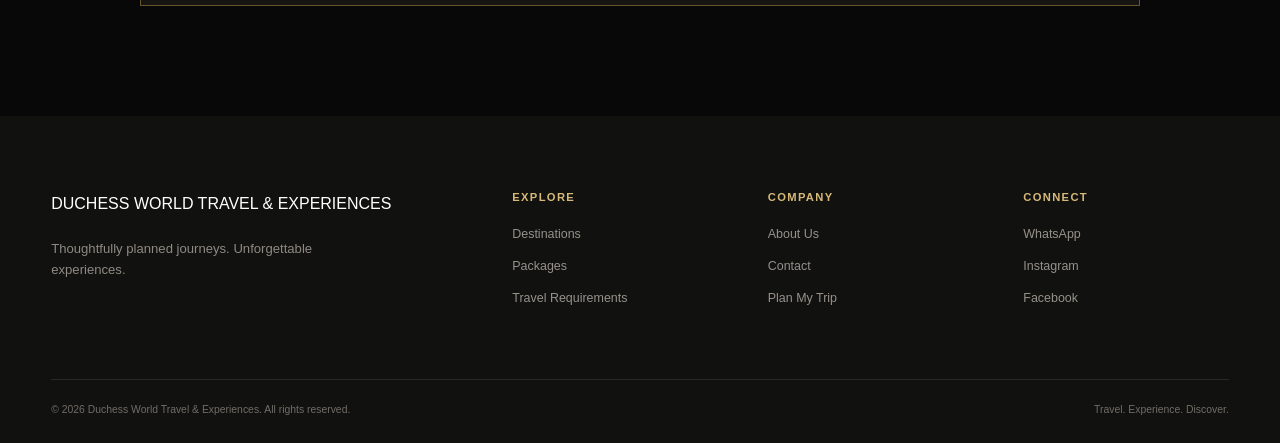
==== commit 247070e4: "Update Duchess website" ====
--- a/index.html
+++ b/index.html
@@ -10,21 +10,27 @@
 
     <meta
         name="description"
-        content="Duchess World Travel & Experiences — thoughtfully planned journeys, curated travel experiences and personalized travel assistance."
+        content="Duchess World Travel & Experiences — thoughtfully planned journeys shaped around the way you travel."
     >
 
     <link rel="stylesheet" href="css/style.css">
 
 </head>
 
+
 <body>
 
-    <!-- =========================
+
+    <!-- =====================================================
          HEADER / NAVIGATION
-    ========================== -->
+    ====================================================== -->
+
     <header class="site-header">
 
         <div class="container nav-container">
+
+
+            <!-- BRAND -->
 
             <a href="index.html" class="brand">
 
@@ -35,29 +41,69 @@
                 >
 
                 <span class="brand-name">
-                    <strong>DUCHESS</strong>
-                    <small>WORLD TRAVEL & EXPERIENCES</small>
+
+                    <strong>
+                        DUCHESS
+                    </strong>
+
+                    <small>
+                        WORLD TRAVEL & EXPERIENCES
+                    </small>
+
                 </span>
 
             </a>
 
 
+            <!-- DESKTOP NAVIGATION -->
+
             <nav class="main-nav">
 
-                <a href="index.html">Home</a>
-                <a href="destinations.html">Destinations</a>
-                <a href="packages.html">Packages</a>
-                <a href="requirements.html">Travel Requirements</a>
-                <a href="about.html">About</a>
-                <a href="contact.html">Contact</a>
+                <a
+                    href="about.html"
+                >
+                    About Us
+                </a>
+
+                <a
+                    href="index.html"
+                    class="active"
+                >
+                    Home
+                </a>
+
+                <a href="destinations.html">
+                    Destinations
+                </a>
+
+                <a href="packages.html">
+                    Packages
+                </a>
+
+                <a href="requirements.html">
+                    Travel Requirements
+                </a>
+
+                <a href="contact.html">
+                    Contact
+                </a>
 
             </nav>
 
 
-            <a href="request-trip.html" class="nav-cta">
-                Plan My Trip
+
+
+            <!-- START PLANNING -->
+
+            <a
+                href="request-trip.html"
+                class="nav-cta"
+            >
+                Start Planning
             </a>
 
+
+            <!-- MOBILE MENU BUTTON -->
 
             <button
                 class="menu-toggle"
@@ -65,858 +111,321 @@
                 aria-label="Open menu"
                 aria-expanded="false"
             >
+
                 <span></span>
                 <span></span>
                 <span></span>
+
             </button>
 
 
+            <!-- MOBILE NAVIGATION -->
+
             <nav class="mobile-nav">
 
-                <a href="index.html">Home</a>
-                <a href="destinations.html">Destinations</a>
-                <a href="packages.html">Packages</a>
-                <a href="requirements.html">Travel Requirements</a>
-                <a href="about.html">About</a>
-                <a href="contact.html">Contact</a>
-
-                <a href="request-trip.html" class="mobile-nav-cta">
+                <a
+                    href="about.html"
+                >
+                    About Us
+                </a>
+
+                <a
+                    href="index.html"
+                    class="active"
+                >
+                    Home
+                </a>
+
+                <a href="destinations.html">
+                    Destinations
+                </a>
+
+                <a href="packages.html">
+                    Packages
+                </a>
+
+                <a href="requirements.html">
+                    Travel Requirements
+                </a>
+
+                <a href="contact.html">
+                    Contact
+                </a>
+
+                <a href="request-trip.html">
                     Plan My Trip
                 </a>
 
+                <a
+                    href="request-trip.html"
+                    class="mobile-nav-cta"
+                >
+                    Start Planning
+                </a>
+
             </nav>
 
+
         </div>
 
     </header>
 
 
+
+    <!-- =====================================================
+         MAIN CONTENT
+    ====================================================== -->
+
     <main>
 
-        <!-- =========================
-             HERO SECTION
-        ========================== -->
+
+        <!-- =================================================
+             AIRPLANE HERO
+        ================================================== -->
+
         <section class="hero">
 
             <div class="hero-overlay"></div>
 
+
             <div class="container hero-content">
+
 
                 <p class="eyebrow">
                     TRAVEL. EXPERIENCE. DISCOVER.
                 </p>
 
+
                 <h1>
+
                     Explore the World.<br>
-                    <span>Experience More.</span>
+
+                    <span>
+                        Experience More.
+                    </span>
+
                 </h1>
 
+
                 <p class="hero-text">
-                    Thoughtfully planned journeys, curated travel experiences
-                    and trusted assistance from departure to destination.
+
+                    Thoughtfully planned journeys, curated travel
+                    experiences and trusted assistance from departure
+                    to destination.
+
                 </p>
 
+
                 <div class="hero-actions">
 
-                    <a href="request-trip.html" class="btn btn-primary">
+
+                    <a
+                        href="request-trip.html"
+                        class="btn btn-primary"
+                    >
                         Plan My Trip
                     </a>
 
-                    <a href="destinations.html" class="btn btn-secondary">
+
+                    <a
+                        href="destinations.html"
+                        class="btn btn-secondary"
+                    >
                         Explore Destinations
                     </a>
 
+
                 </div>
 
-            </div>
-
+
+            </div>
+
+
+            <!-- HERO SCROLL INDICATOR -->
 
             <div class="hero-scroll">
 
-                <span>Scroll to explore</span>
+                <span>
+                    Scroll to explore
+                </span>
+
                 <span class="scroll-line"></span>
 
             </div>
 
+
         </section>
 
-                <!-- =========================
-             FIRST JOURNEY OFFER
-        ========================== -->
-        <section class="welcome-offer">
-
-            <div class="container welcome-offer-inner">
-
-                <div class="welcome-offer-content">
-
-                    <p class="eyebrow">
-                        WELCOME TO DUCHESS
-                    </p>
-
-                    <h2>
-                        Your first journey,
-                        <span>with something extra.</span>
-                    </h2>
-
-                    <p>
-                        Save up to 20% on your first Duchess booking.
-                    </p>
+
+
+        <!-- =================================================
+             THE DUCHESS EXPERIENCE
+        ================================================== -->
+
+        <section class="duchess-experience section">
+
+
+            <div class="container">
+
+
+                <div class="duchess-experience-grid">
+
+
+                    <!-- DUCHESS LOGO -->
+
+                    <div class="duchess-experience-logo">
+
+                        <img
+                            src="images/duchess-logo.jpeg"
+                            alt="Duchess World Travel & Experiences"
+                        >
+
+                    </div>
+
+
+                    <!-- EXPERIENCE CONTENT -->
+
+                    <div class="duchess-experience-content">
+
+
+                        <p class="eyebrow">
+
+                            WELCOME TO THE DUCHESS EXPERIENCE
+
+                        </p>
+
+
+                        <h2>
+
+                            Journeys made for the way you travel
+
+                        </h2>
+
+
+                        <p class="lead-text">
+
+                            Every Duchess journey begins with your preferences.
+                            Choose the destination or experience that inspires you,
+                            then tell us about your dates, pace, comfort and travel
+                            style. We will shape the details with you, from the first
+                            conversation to the moment you return home.
+
+                        </p>
+
+
+                    </div>
+
 
                 </div>
 
 
-                <div class="welcome-offer-action">
-
-                    <a href="request-trip.html" class="btn btn-primary">
-                        Start Planning
-                    </a>
-
-                    <small>
-                        Terms & conditions apply.
-                    </small>
+            </div>
+
+
+        </section>
+
+
+
+        <!-- =================================================
+             OUR VISION
+        ================================================== -->
+
+        <section class="our-vision section">
+
+
+            <div class="container">
+
+
+                <div class="vision-box">
+
+
+                    <!-- BREADCRUMB -->
+
+                    <div class="vision-breadcrumb">
+
+
+                        <a href="index.html">
+                            HOME
+                        </a>
+
+
+                        <span>
+                            ▾
+                        </span>
+
+
+                        <a href="about.html">
+                            ABOUT US
+                        </a>
+
+
+                    </div>
+
+
+
+                    <!-- VISION CONTENT -->
+
+                    <div class="vision-content">
+
+
+                        <div class="vision-label">
+
+                            <h2>
+                                Our vision
+                            </h2>
+
+                        </div>
+
+
+                        <div class="vision-text">
+
+                            <p>
+
+                                To make thoughtful, personal travel feel effortless.
+                                Duchess brings destination knowledge, careful planning
+                                and a sense of occasion to every journey, whether it is
+                                a short escape or the trip you have imagined for years.
+
+                            </p>
+
+                        </div>
+
+
+                    </div>
+
 
                 </div>
 
-            </div>
+
+            </div>
+
 
         </section>
 
 
-        <!-- =========================
-             INTRODUCTION
-        ========================== -->
-        <section class="intro section">
-
-            <div class="container intro-grid">
-
-                <div class="section-heading">
-
-                    <p class="eyebrow">
-                        THE DUCHESS EXPERIENCE
-                    </p>
-
-                    <h2>
-                        Your journey,
-                        <span>thoughtfully planned.</span>
-                    </h2>
-
-                </div>
-
-
-                <div class="intro-text">
-
-                    <p>
-                        Travel should feel exciting, not overwhelming. At Duchess,
-                        we help you turn your travel plans into a clear, comfortable
-                        and memorable experience.
-                    </p>
-
-                    <p>
-                        Whether you're travelling for leisure, business, family,
-                        or your next big adventure, our team helps coordinate the
-                        details so you can focus on the experience.
-                    </p>
-
-                    <a href="about.html" class="text-link">
-
-                        Discover Duchess
-                        <span>→</span>
-
-                    </a>
-
-                </div>
-
-            </div>
-
-        </section>
-
-
-        <!-- =========================
-             SERVICES
-        ========================== -->
-        <section class="services section section-dark">
-
-            <div class="container">
-
-                <div class="section-header">
-
-                    <div>
-
-                        <p class="eyebrow">
-                            WHAT WE DO
-                        </p>
-
-                        <h2>
-                            Travel made <span>simpler.</span>
-                        </h2>
-
-                    </div>
-
-
-                    <p class="section-description">
-                        From the first idea to the moment you return home,
-                        Duchess helps coordinate the important details of your journey.
-                    </p>
-
-                </div>
-
-
-                <div class="services-grid">
-
-                    <article class="service-card">
-
-                        <span class="service-number">
-                            01
-                        </span>
-
-                        <div class="service-icon">
-                            ✈
-                        </div>
-
-                        <h3>
-                            Flights
-                        </h3>
-
-                        <p>
-                            Find and plan flights around your destination,
-                            dates and travel preferences.
-                        </p>
-
-                        <a href="request-trip.html">
-                            Request assistance →
-                        </a>
-
-                    </article>
-
-
-                    <article class="service-card">
-
-                        <span class="service-number">
-                            02
-                        </span>
-
-                        <div class="service-icon">
-                            ⌂
-                        </div>
-
-                        <h3>
-                            Hotels
-                        </h3>
-
-                        <p>
-                            Accommodation options selected to suit your
-                            journey, comfort and budget.
-                        </p>
-
-                        <a href="request-trip.html">
-                            Request assistance →
-                        </a>
-
-                    </article>
-
-
-                    <article class="service-card">
-
-                        <span class="service-number">
-                            03
-                        </span>
-
-                        <div class="service-icon">
-                            ◆
-                        </div>
-
-                        <h3>
-                            Travel Packages
-                        </h3>
-
-                        <p>
-                            Carefully planned experiences that bring together
-                            accommodation, activities and travel essentials.
-                        </p>
-
-                        <a href="packages.html">
-                            Explore packages →
-                        </a>
-
-                    </article>
-
-
-                    <article class="service-card">
-
-                        <span class="service-number">
-                            04
-                        </span>
-
-                        <div class="service-icon">
-                            ◎
-                        </div>
-
-                        <h3>
-                            Travel Assistance
-                        </h3>
-
-                        <p>
-                            Get guidance with travel requirements and the
-                            practical details of preparing for your journey.
-                        </p>
-
-                        <a href="requirements.html">
-                            View requirements →
-                        </a>
-
-                    </article>
-
-                </div>
-
-            </div>
-
-        </section>
-
-
-        <!-- =========================
-             FEATURED DESTINATIONS
-        ========================== -->
-        <section class="destinations section">
-
-            <div class="container">
-
-                <div class="section-header">
-
-                    <div>
-
-                        <p class="eyebrow">
-                            THE AFRICA COLLECTION
-                        </p>
-
-                        <h2>
-                            Discover your next <span>destination.</span>
-                        </h2>
-
-                    </div>
-
-
-                    <a href="destinations.html" class="text-link">
-
-                        View all destinations
-                        <span>→</span>
-
-                    </a>
-
-                </div>
-
-
-                <div class="destination-grid">
-
-
-                    <!-- KENYA -->
-
-                    <a
-                        href="destination-kenya.html"
-                        class="destination-card destination-kenya"
-                    >
-
-                        <div class="destination-overlay"></div>
-
-                        <div class="destination-content">
-
-                            <span class="destination-country">
-                                EAST AFRICA
-                            </span>
-
-                            <h3>
-                                Kenya
-                            </h3>
-
-                            <p>
-                                Safari, luxury and unforgettable wilderness.
-                            </p>
-
-                            <span class="destination-link">
-                                Explore destination →
-                            </span>
-
-                        </div>
-
-                    </a>
-
-
-                    <!-- TANZANIA -->
-
-                    <a
-                        href="destination-tanzania.html"
-                        class="destination-card destination-tanzania"
-                    >
-
-                        <div class="destination-overlay"></div>
-
-                        <div class="destination-content">
-
-                            <span class="destination-country">
-                                EAST AFRICA
-                            </span>
-
-                            <h3>
-                                Tanzania + Zanzibar
-                            </h3>
-
-                            <p>
-                                Wildlife adventures and an Indian Ocean escape.
-                            </p>
-
-                            <span class="destination-link">
-                                Explore destination →
-                            </span>
-
-                        </div>
-
-                    </a>
-
-
-                    <!-- SOUTH AFRICA -->
-
-                    <a
-                        href="destination-south-africa.html"
-                        class="destination-card destination-south-africa"
-                    >
-
-                        <div class="destination-overlay"></div>
-
-                        <div class="destination-content">
-
-                            <span class="destination-country">
-                                SOUTHERN AFRICA
-                            </span>
-
-                            <h3>
-                                South Africa
-                            </h3>
-
-                            <p>
-                                Cape Town, Winelands and private safari experiences.
-                            </p>
-
-                            <span class="destination-link">
-                                Explore destination →
-                            </span>
-
-                        </div>
-
-                    </a>
-
-
-                    <!-- EGYPT -->
-
-                    <a
-                        href="egypt.html"
-                        class="destination-card destination-egypt"
-                    >
-
-                        <div class="destination-overlay"></div>
-
-                        <div class="destination-content">
-
-                            <span class="destination-country">
-                                NORTH AFRICA
-                            </span>
-
-                            <h3>
-                                Egypt
-                            </h3>
-
-                            <p>
-                                Ancient wonders and timeless experiences.
-                            </p>
-
-                            <span class="destination-link">
-                                Explore destination →
-                            </span>
-
-                        </div>
-
-                    </a>
-
-
-                </div>
-
-            </div>
-
-        </section>
-
-
-        <!-- =========================
-             HOW DUCHESS WORKS
-        ========================== -->
-        <section class="journey section section-light">
-
-            <div class="container">
-
-                <div class="section-heading centered">
-
-                    <p class="eyebrow">
-                        YOUR JOURNEY
-                    </p>
-
-                    <h2>
-                        From idea to <span>experience.</span>
-                    </h2>
-
-                    <p>
-                        A simple, guided process designed around you.
-                    </p>
-
-                </div>
-
-
-                <div class="journey-steps">
-
-
-                    <div class="journey-step">
-
-                        <span class="step-number">
-                            01
-                        </span>
-
-                        <h3>
-                            Discover
-                        </h3>
-
-                        <p>
-                            Tell us where you want to go and what kind of
-                            experience you're looking for.
-                        </p>
-
-                    </div>
-
-
-                    <div class="journey-line"></div>
-
-
-                    <div class="journey-step">
-
-                        <span class="step-number">
-                            02
-                        </span>
-
-                        <h3>
-                            Inquire
-                        </h3>
-
-                        <p>
-                            Submit your travel request and share the details
-                            that matter to you.
-                        </p>
-
-                    </div>
-
-
-                    <div class="journey-line"></div>
-
-
-                    <div class="journey-step">
-
-                        <span class="step-number">
-                            03
-                        </span>
-
-                        <h3>
-                            Consult
-                        </h3>
-
-                        <p>
-                            A Duchess consultant works with you to understand
-                            your needs and preferences.
-                        </p>
-
-                    </div>
-
-
-                    <div class="journey-line"></div>
-
-
-                    <div class="journey-step">
-
-                        <span class="step-number">
-                            04
-                        </span>
-
-                        <h3>
-                            Plan
-                        </h3>
-
-                        <p>
-                            Your travel arrangements are organized into a
-                            clear plan built around your journey.
-                        </p>
-
-                    </div>
-
-
-                    <div class="journey-line"></div>
-
-
-                    <div class="journey-step">
-
-                        <span class="step-number">
-                            05
-                        </span>
-
-                        <h3>
-                            Travel
-                        </h3>
-
-                        <p>
-                            With the important details handled, you can focus
-                            on enjoying your experience.
-                        </p>
-
-                    </div>
-
-                </div>
-
-            </div>
-
-        </section>
-
-
-        <!-- =========================
-             FEATURED PACKAGE
-        ========================== -->
-        <section class="featured-package section">
-
-            <div class="container featured-package-grid">
-
-
-                <div class="featured-package-image">
-
-                    <div class="featured-badge">
-                        DUCHESS FEATURED
-                    </div>
-
-                </div>
-
-
-                <div class="featured-package-content">
-
-                    <p class="eyebrow">
-                        TRAVEL DIFFERENTLY
-                    </p>
-
-                    <h2>
-                        Experiences designed
-                        <span>around you.</span>
-                    </h2>
-
-                    <p>
-                        From weekend escapes to carefully planned international
-                        journeys, our travel experiences can be tailored around
-                        your preferences, schedule and budget.
-                    </p>
-
-
-                    <ul class="feature-list">
-
-                        <li>
-                            <span>✓</span>
-                            Personalized travel planning
-                        </li>
-
-                        <li>
-                            <span>✓</span>
-                            Accommodation coordination
-                        </li>
-
-                        <li>
-                            <span>✓</span>
-                            Flight assistance
-                        </li>
-
-                        <li>
-                            <span>✓</span>
-                            Travel requirement guidance
-                        </li>
-
-                    </ul>
-
-
-                    <a href="packages.html" class="btn btn-dark">
-                        Explore Packages
-                    </a>
-
-                </div>
-
-            </div>
-
-        </section>
-
-
-        <!-- =========================
-             TRAVEL REQUIREMENTS CTA
-        ========================== -->
-        <section class="requirements-preview section">
-
-            <div class="container requirements-box">
-
-                <div>
-
-                    <p class="eyebrow">
-                        BEFORE YOU TRAVEL
-                    </p>
-
-                    <h2>
-                        Not sure what you need
-                        <span>to travel?</span>
-                    </h2>
-
-                    <p>
-                        Explore travel information and destination requirements,
-                        or speak with a Duchess consultant about your journey.
-                    </p>
-
-                </div>
-
-
-                <div class="requirements-action">
-
-                    <a href="requirements.html" class="btn btn-primary">
-                        Check Requirements
-                    </a>
-
-                </div>
-
-            </div>
-
-        </section>
-
-
-        <!-- =========================
-             WHY DUCHESS
-        ========================== -->
-        <section class="testimonials section">
-
-            <div class="container">
-
-                <div class="section-heading centered">
-
-                    <p class="eyebrow">
-                        WHY DUCHESS
-                    </p>
-
-                    <h2>
-                        Travel with <span>confidence.</span>
-                    </h2>
-
-                </div>
-
-
-                <div class="testimonial-grid">
-
-
-                    <article class="testimonial-card">
-
-                        <div class="quote-mark">
-                            01
-                        </div>
-
-                        <h3>
-                            Thoughtful Planning
-                        </h3>
-
-                        <p>
-                            Every journey starts with understanding what
-                            matters most to you.
-                        </p>
-
-                    </article>
-
-
-                    <article class="testimonial-card">
-
-                        <div class="quote-mark">
-                            02
-                        </div>
-
-                        <h3>
-                            Clear Guidance
-                        </h3>
-
-                        <p>
-                            We help simplify the practical details before
-                            you travel.
-                        </p>
-
-                    </article>
-
-
-                    <article class="testimonial-card">
-
-                        <div class="quote-mark">
-                            03
-                        </div>
-
-                        <h3>
-                            Personal Service
-                        </h3>
-
-                        <p>
-                            Your trip is planned around your preferences,
-                            schedule and travel goals.
-                        </p>
-
-                    </article>
-
-
-                </div>
-
-            </div>
-
-        </section>
-
-
-        <!-- =========================
-             FINAL CTA
-        ========================== -->
-        <section class="final-cta">
-
-            <div class="final-cta-overlay"></div>
-
-            <div class="container final-cta-content">
-
-                <p class="eyebrow">
-                    READY TO GO?
-                </p>
-
-                <h2>
-                    Your next journey
-                    <span>starts here.</span>
-                </h2>
-
-                <p>
-                    Tell us where you want to go. We'll help you plan
-                    the journey.
-                </p>
-
-                <a href="request-trip.html" class="btn btn-primary">
-                    Plan My Trip
-                </a>
-
-            </div>
-
-        </section>
-
     </main>
 
 
-    <!-- =========================
+
+    <!-- =====================================================
          FOOTER
-    ========================== -->
+    ====================================================== -->
+
     <footer class="site-footer">
 
+
         <div class="container footer-grid">
 
 
+            <!-- FOOTER BRAND -->
+
             <div class="footer-brand">
 
-                <a href="index.html" class="logo">
+
+                <a
+                    href="index.html"
+                    class="logo"
+                >
 
                     <span class="logo-main">
                         DUCHESS
@@ -928,96 +437,155 @@
 
                 </a>
 
+
                 <p>
+
                     Thoughtfully planned journeys.
                     Unforgettable experiences.
+
                 </p>
 
-            </div>
-
+
+            </div>
+
+
+
+            <!-- EXPLORE -->
 
             <div class="footer-column">
+
 
                 <h4>
                     Explore
                 </h4>
 
+
                 <a href="destinations.html">
                     Destinations
                 </a>
 
+
                 <a href="packages.html">
                     Packages
                 </a>
 
+
                 <a href="requirements.html">
                     Travel Requirements
                 </a>
 
-            </div>
-
+
+            </div>
+
+
+
+            <!-- COMPANY -->
 
             <div class="footer-column">
+
 
                 <h4>
                     Company
                 </h4>
 
+
                 <a href="about.html">
-                    About Duchess
-                </a>
+                    About Us
+                </a>
+
 
                 <a href="contact.html">
                     Contact
                 </a>
 
+
                 <a href="request-trip.html">
                     Plan My Trip
                 </a>
 
-            </div>
-
+
+            </div>
+
+
+
+            <!-- CONNECT -->
 
             <div class="footer-column">
+
 
                 <h4>
                     Connect
                 </h4>
 
-                <a href="#" target="_blank">
+
+                <a
+                    href="#"
+                    target="_blank"
+                    rel="noopener noreferrer"
+                >
                     WhatsApp
                 </a>
 
-                <a href="#" target="_blank">
+
+                <a
+                    href="#"
+                    target="_blank"
+                    rel="noopener noreferrer"
+                >
                     Instagram
                 </a>
 
-                <a href="#" target="_blank">
+
+                <a
+                    href="#"
+                    target="_blank"
+                    rel="noopener noreferrer"
+                >
                     Facebook
                 </a>
 
-            </div>
+
+            </div>
+
 
         </div>
 
 
+
+        <!-- FOOTER BOTTOM -->
+
         <div class="container footer-bottom">
 
+
             <p>
-                © 2026 Duchess World Travel & Experiences. All rights reserved.
+
+                © 2026 Duchess World Travel & Experiences.
+                All rights reserved.
+
             </p>
 
+
             <p>
+
                 Travel. Experience. Discover.
+
             </p>
 
+
         </div>
 
+
     </footer>
 
 
+
+    <!-- =====================================================
+         JAVASCRIPT
+    ====================================================== -->
+
     <script src="js/main.js"></script>
 
+
 </body>
 
 </html>
--- a/css/style.css
+++ b/css/style.css
@@ -6622,7 +6622,7 @@
     color: var(--white);
 
     background-image:
-        url("../images/wheretogo.jpg");
+        url("../images/old-map.png");
 
     background-size: cover;
     background-position: center;
@@ -9526,4 +9526,1352 @@
         padding: 20px 22px;
     }
 
+}
+
+/* =========================================================
+   PACKAGE TIERS — INTRO + HEADING
+========================================================= */
+
+.package-tiers .packages-heading {
+    width: 100%;
+    max-width: 1200px;
+    margin: 0 auto 70px;
+    text-align: center;
+}
+
+/* WELCOME TEXT */
+.package-tiers .packages-heading > span {
+    display: inline-flex;
+    align-items: center;
+    justify-content: center;
+    gap: 12px;
+
+    margin: 0 0 20px;
+
+    font-size: 1.05rem;
+    font-weight: 800;
+    letter-spacing: 0.14em;
+    line-height: 1.2;
+    text-transform: uppercase;
+
+    color: var(--gold);
+}
+
+/* DASHES */
+.package-tiers .packages-heading > span::before,
+.package-tiers .packages-heading > span::after {
+    content: "—";
+
+    display: inline-block;
+
+    width: auto;
+    height: auto;
+
+    background: none;
+    border: none;
+    transform: none;
+
+    font-size: 1.1em;
+    font-weight: 400;
+    line-height: 1;
+
+    color: var(--gold);
+}
+
+/* DESCRIPTION */
+.package-tiers .packages-heading p {
+    display: block !important;
+
+    width: 100%;
+    max-width: 760px;
+
+    margin: 0 auto !important;
+    padding: 0;
+
+    font-size: 1.08rem !important;
+    font-weight: 400;
+    line-height: 1.8;
+
+    text-align: center;
+
+    color: #555555 !important;
+
+    opacity: 1 !important;
+    visibility: visible !important;
+}
+
+/* MAIN TITLE */
+.package-tiers .packages-heading h2 {
+    display: flex;
+    justify-content: center;
+    align-items: baseline;
+
+    width: 100%;
+    max-width: 100%;
+
+    margin: 85px auto 0;
+
+    gap: 14px;
+
+    font-size: clamp(2.8rem, 6vw, 5.5rem);
+    font-weight: 600;
+    line-height: 1;
+
+    letter-spacing: -0.045em;
+
+    white-space: nowrap;
+
+    color: #111111;
+}
+
+/* GOLD WORD */
+.package-tiers .packages-heading h2 span {
+    color: var(--gold);
+    white-space: nowrap;
+}
+
+
+/* =========================================================
+   PACKAGE TIER GRID
+========================================================= */
+
+.package-tiers .package-tier-grid {
+    width: 100%;
+}
+
+
+/* =========================================================
+   MOBILE
+========================================================= */
+
+@media (max-width: 700px) {
+
+    .package-tiers .packages-heading {
+        width: 100%;
+        max-width: 100%;
+
+        margin: 0 auto 50px;
+
+        padding: 0 18px;
+
+        box-sizing: border-box;
+    }
+
+    /* WELCOME TEXT */
+    .package-tiers .packages-heading > span {
+        max-width: 100%;
+
+        margin-bottom: 16px;
+
+        gap: 8px;
+
+        font-size: 0.72rem;
+        letter-spacing: 0.07em;
+
+        white-space: nowrap;
+    }
+
+    .package-tiers .packages-heading > span::before,
+    .package-tiers .packages-heading > span::after {
+        font-size: 0.95em;
+    }
+
+    /* DESCRIPTION */
+    .package-tiers .packages-heading p {
+        width: 100%;
+        max-width: 100%;
+
+        margin: 0 auto !important;
+
+        font-size: 0.94rem !important;
+        line-height: 1.7;
+
+        text-align: center;
+    }
+
+    /* MAIN TITLE */
+    .package-tiers .packages-heading h2 {
+        width: 100%;
+        max-width: 100%;
+
+        margin-top: 55px;
+
+        gap: 7px;
+
+        font-size: clamp(1.85rem, 8.5vw, 3rem);
+        line-height: 1.05;
+
+        letter-spacing: -0.04em;
+
+        white-space: nowrap;
+    }
+
+    .package-tiers .packages-heading h2 span {
+        white-space: nowrap;
+    }
+}
+
+
+/* =========================================================
+   VERY SMALL PHONES
+========================================================= */
+
+@media (max-width: 380px) {
+
+    .package-tiers .packages-heading {
+        padding: 0 14px;
+    }
+
+    .package-tiers .packages-heading > span {
+        font-size: 0.64rem;
+        letter-spacing: 0.055em;
+        gap: 6px;
+    }
+
+    .package-tiers .packages-heading p {
+        font-size: 0.88rem !important;
+        line-height: 1.65;
+    }
+
+    .package-tiers .packages-heading h2 {
+        margin-top: 45px;
+
+        gap: 5px;
+
+        font-size: 1.7rem;
+        letter-spacing: -0.045em;
+    }
+}
+
+/* =========================================================
+   CEO HOMEPAGE SECTION
+   THE DUCHESS EXPERIENCE + OUR VISION
+========================================================= */
+
+
+/* =========================================================
+   THE DUCHESS EXPERIENCE
+========================================================= */
+
+.duchess-experience {
+    background: #080808;
+    padding: 80px 0 95px;
+}
+
+.duchess-experience-grid {
+    display: grid;
+    grid-template-columns: 240px minmax(0, 1fr);
+    gap: 42px;
+    align-items: start;
+    max-width: 1250px;
+    margin: 0 auto;
+}
+
+
+/* Duchess logo */
+
+.duchess-experience-logo {
+    width: 240px;
+    height: 240px;
+    overflow: hidden;
+}
+
+.duchess-experience-logo img {
+    width: 100%;
+    height: 100%;
+    display: block;
+    object-fit: cover;
+}
+
+
+/* Text */
+
+.duchess-experience-content {
+    padding-top: 28px;
+}
+
+.duchess-experience-content .eyebrow {
+    margin: 0 0 32px;
+    color: #d8ad5c;
+    font-size: 0.95rem;
+    font-weight: 700;
+    letter-spacing: 0.16em;
+    line-height: 1.5;
+}
+
+.duchess-experience-content h2 {
+    margin: 0 0 32px;
+    color: #f5f1e9;
+    font-family: Georgia, "Times New Roman", serif;
+    font-size: clamp(3rem, 5vw, 4.7rem);
+    font-weight: 400;
+    font-style: italic;
+    line-height: 1.05;
+    letter-spacing: -0.025em;
+}
+
+.duchess-experience-content .lead-text {
+    max-width: 920px;
+    margin: 0;
+    color: #f0ede7;
+    font-size: 1.15rem;
+    line-height: 1.55;
+    font-weight: 400;
+}
+
+
+/* =========================================================
+   OUR VISION
+========================================================= */
+
+.our-vision {
+    background: #080808;
+    padding: 0 0 110px;
+}
+
+.vision-box {
+    max-width: 1000px;
+    margin: 0 auto;
+    padding: 38px 32px 42px;
+    background: #151412;
+    border: 1px solid rgba(205, 163, 78, 0.45);
+}
+
+
+/* Home / About Us */
+
+.vision-breadcrumb {
+    display: flex;
+    align-items: center;
+    gap: 10px;
+    margin-bottom: 32px;
+}
+
+.vision-breadcrumb a {
+    color: #d8ad5c;
+    text-decoration: none;
+    font-size: 0.95rem;
+    font-weight: 700;
+    letter-spacing: 0.02em;
+}
+
+.vision-breadcrumb span {
+    color: #d8ad5c;
+    font-size: 0.8rem;
+}
+
+
+/* Vision layout */
+
+.vision-content {
+    display: grid;
+    grid-template-columns: 1fr 1.7fr;
+    gap: 60px;
+    align-items: start;
+}
+
+.vision-label h2 {
+    margin: 0;
+    color: #f5f1e9;
+    font-family: Georgia, "Times New Roman", serif;
+    font-size: clamp(2.3rem, 4vw, 3.4rem);
+    font-weight: 400;
+    line-height: 1.1;
+}
+
+.vision-text p {
+    margin: 0;
+    color: #f0ede7;
+    font-size: 1.05rem;
+    line-height: 1.6;
+}
+
+
+/* =========================================================
+   MOBILE
+========================================================= */
+
+@media (max-width: 900px) {
+
+    .duchess-experience {
+        padding: 65px 0 75px;
+    }
+
+    .duchess-experience-grid {
+        grid-template-columns: 190px minmax(0, 1fr);
+        gap: 30px;
+    }
+
+    .duchess-experience-logo {
+        width: 190px;
+        height: 190px;
+    }
+
+    .duchess-experience-content {
+        padding-top: 12px;
+    }
+
+    .duchess-experience-content h2 {
+        font-size: clamp(2.5rem, 6vw, 3.6rem);
+    }
+
+    .duchess-experience-content .lead-text {
+        font-size: 1rem;
+    }
+
+}
+
+
+@media (max-width: 700px) {
+
+    .duchess-experience {
+        padding: 55px 0 65px;
+    }
+
+    .duchess-experience-grid {
+        grid-template-columns: 1fr;
+        gap: 32px;
+    }
+
+    .duchess-experience-logo {
+        width: 210px;
+        height: 210px;
+    }
+
+    .duchess-experience-content {
+        padding-top: 0;
+    }
+
+    .duchess-experience-content .eyebrow {
+        margin-bottom: 22px;
+        font-size: 0.78rem;
+        letter-spacing: 0.12em;
+    }
+
+    .duchess-experience-content h2 {
+        margin-bottom: 24px;
+        font-size: clamp(2.35rem, 10vw, 3.3rem);
+        line-height: 1.05;
+    }
+
+    .duchess-experience-content .lead-text {
+        font-size: 1rem;
+        line-height: 1.7;
+    }
+
+
+    /* Vision */
+
+    .our-vision {
+        padding-bottom: 70px;
+    }
+
+    .vision-box {
+        padding: 28px 22px 32px;
+    }
+
+    .vision-breadcrumb {
+        margin-bottom: 28px;
+    }
+
+    .vision-breadcrumb a {
+        font-size: 0.82rem;
+    }
+
+    .vision-content {
+        grid-template-columns: 1fr;
+        gap: 24px;
+    }
+
+    .vision-label h2 {
+        font-size: 2.4rem;
+    }
+
+    .vision-text p {
+        font-size: 0.98rem;
+        line-height: 1.7;
+    }
+
+}
+
+
+@media (max-width: 420px) {
+
+    .duchess-experience-logo {
+        width: 180px;
+        height: 180px;
+    }
+
+    .duchess-experience-content h2 {
+        font-size: 2.25rem;
+    }
+
+    .duchess-experience-content .lead-text {
+        font-size: 0.95rem;
+    }
+
+}
+
+/* =========================================================
+DESTINATION COLLECTION
+========================================================= */
+
+.destination-collection {
+    padding-top: 100px;
+    padding-bottom: 100px;
+    }
+    
+    /* Section Heading */
+    
+    .destination-collection .section-heading {
+    margin-bottom: 50px;
+    }
+    
+ /* =========================================================
+   DESTINATION SECTION — WIDE LAYOUT
+========================================================= */
+
+.destination-collection .container {
+    width: 96%;
+    max-width: 1600px;
+    margin: 0 auto;
+}
+
+
+/* =========================================================
+   DESTINATION GRID
+========================================================= */
+
+.destination-grid {
+    display: grid;
+    grid-template-columns: repeat(4, minmax(0, 1fr));
+    gap: 16px;
+    width: 100%;
+    max-width: 100%;
+    margin: 0;
+    padding: 0;
+}
+
+
+/* =========================================================
+   DESTINATION CARD
+========================================================= */
+
+.destination-card {
+    position: relative;
+    width: 100%;
+    min-width: 0;
+}
+
+
+/* =========================================================
+   DESTINATION IMAGE
+========================================================= */
+
+.destination-image {
+    position: relative;
+    width: 100%;
+    height: 540px;
+    overflow: hidden;
+    border-radius: 14px;
+    isolation: isolate;
+}
+
+.destination-image img {
+    display: block;
+    width: 100%;
+    height: 100%;
+    object-fit: cover;
+    transition: transform 0.6s ease;
+}
+
+.destination-card:hover .destination-image img {
+    transform: scale(1.05);
+}
+
+
+/* =========================================================
+   OVERLAY
+========================================================= */
+
+.destination-overlay {
+    position: absolute;
+    inset: 0;
+    z-index: 1;
+    background: linear-gradient(
+        to top,
+        rgba(0, 0, 0, 0.9) 0%,
+        rgba(0, 0, 0, 0.6) 35%,
+        rgba(0, 0, 0, 0.15) 70%,
+        transparent 100%
+    );
+}
+
+
+/* =========================================================
+   DESTINATION CONTENT
+========================================================= */
+
+.destination-content {
+    position: absolute;
+    left: 0;
+    right: 0;
+    bottom: 0;
+    z-index: 2;
+    padding: 30px 26px;
+    color: #fff;
+}
+
+.destination-country {
+    display: block;
+    margin-bottom: 10px;
+    font-size: 11px;
+    font-weight: 600;
+    letter-spacing: 2px;
+    text-transform: uppercase;
+    color: #d4af37;
+}
+
+.destination-content h3 {
+    margin: 0 0 12px;
+    font-size: 28px;
+    line-height: 1.15;
+    font-weight: 600;
+    color: #fff;
+}
+
+.destination-content p {
+    margin: 0 0 20px;
+    font-size: 14px;
+    line-height: 1.6;
+    color: rgba(255, 255, 255, 0.9);
+}
+
+.destination-price {
+    margin-bottom: 16px;
+}
+
+.destination-price strong {
+    display: block;
+    font-size: 17px;
+    font-weight: 600;
+    color: #fff;
+}
+
+.destination-price small {
+    display: block;
+    margin-top: 5px;
+    font-size: 12px;
+    color: rgba(255, 255, 255, 0.7);
+}
+
+.destination-link {
+    display: inline-flex;
+    align-items: center;
+    gap: 8px;
+    color: #fff;
+    font-size: 13px;
+    font-weight: 600;
+    text-decoration: none;
+    transition: all 0.3s ease;
+}
+
+.destination-link:hover {
+    color: #d4af37;
+    gap: 12px;
+}
+
+
+/* =========================================================
+   VERY LARGE SCREENS
+========================================================= */
+
+@media (min-width: 1600px) {
+
+    .destination-collection .container {
+        max-width: 1700px;
+    }
+
+    .destination-grid {
+        gap: 18px;
+    }
+
+    .destination-image {
+        height: 580px;
+    }
+
+}
+
+
+/* =========================================================
+   DESKTOP
+========================================================= */
+
+@media (max-width: 1300px) {
+
+    .destination-collection .container {
+        width: 94%;
+    }
+
+    .destination-grid {
+        gap: 14px;
+    }
+
+    .destination-image {
+        height: 520px;
+    }
+
+}
+
+
+/* =========================================================
+   TABLET
+========================================================= */
+
+@media (max-width: 1000px) {
+
+    .destination-collection .container {
+        width: 92%;
+    }
+
+    .destination-grid {
+        grid-template-columns: repeat(2, minmax(0, 1fr));
+        gap: 20px;
+    }
+
+    .destination-image {
+        height: 520px;
+    }
+
+}
+
+
+/* =========================================================
+   MOBILE
+========================================================= */
+
+@media (max-width: 600px) {
+
+    .destination-collection .container {
+        width: 92%;
+    }
+
+    .destination-grid {
+        grid-template-columns: 1fr;
+        gap: 20px;
+    }
+
+    .destination-image {
+        height: 500px;
+    }
+
+    .destination-content {
+        padding: 25px 22px;
+    }
+
+    .destination-content h3 {
+        font-size: 25px;
+    }
+
+}
+/* =========================================================
+   PACKAGES PAGE
+   KEEP HEADER ALIGNED WITH INDEX
+========================================================= */
+
+/* Keep the normal page container alignment */
+.packages-list .container,
+.package-tiers .container,
+.featured-package .container,
+.package-process .container {
+    width: 100%;
+}
+
+
+/* =========================================================
+   AFRICA COLLECTION
+   WIDER CARDS WITHOUT MOVING THE CONTAINER
+========================================================= */
+
+.packages-grid {
+    display: grid;
+    grid-template-columns: repeat(4, minmax(0, 1fr));
+    gap: 18px;
+    width: 100%;
+}
+
+
+/* =========================================================
+   PACKAGE CARDS
+========================================================= */
+
+.package-card {
+    width: 100%;
+    min-width: 0;
+    overflow: hidden;
+}
+
+.package-card-image {
+    width: 100%;
+    height: 420px;
+    overflow: hidden;
+}
+
+.package-card-image img {
+    display: block;
+    width: 100%;
+    height: 100%;
+    object-fit: cover;
+    transition: transform 0.6s ease;
+}
+
+.package-card:hover .package-card-image img {
+    transform: scale(1.05);
+}
+
+
+/* =========================================================
+   PACKAGE CONTENT
+========================================================= */
+
+.package-card-content {
+    padding: 26px 22px 30px;
+}
+
+.package-location {
+    display: block;
+    margin-bottom: 10px;
+}
+
+.package-card-content h3 {
+    margin-bottom: 12px;
+}
+
+.package-card-content p {
+    line-height: 1.6;
+    margin-bottom: 20px;
+}
+
+
+/* =========================================================
+   CUSTOM CARD
+========================================================= */
+
+.package-card-custom {
+    min-height: 420px;
+}
+
+.package-card-custom-content {
+    height: 100%;
+    padding: 35px 26px;
+    display: flex;
+    flex-direction: column;
+    justify-content: center;
+}
+
+
+/* =========================================================
+   TABLET
+========================================================= */
+
+@media (max-width: 1000px) {
+
+    .packages-grid {
+        grid-template-columns: repeat(2, minmax(0, 1fr));
+        gap: 20px;
+    }
+
+}
+
+
+/* =========================================================
+   MOBILE
+========================================================= */
+
+@media (max-width: 600px) {
+
+    .packages-grid {
+        grid-template-columns: 1fr;
+        gap: 20px;
+    }
+
+    .package-card-image {
+        height: 400px;
+    }
+
+}
+
+
+/* =========================================================
+   REQUEST HERO
+========================================================= */
+
+.request-hero {
+    position: relative;
+    min-height: 680px;
+    width: 100%;
+    display: flex;
+    align-items: center;
+    overflow: hidden;
+    background: #111;
+}
+
+/* HERO OVERLAY */
+
+.request-hero-overlay {
+    position: absolute;
+    inset: 0;
+    z-index: 1;
+
+    background-image: url(../images/old-map.png);
+}
+
+/* HERO CONTENT */
+
+.request-hero-content {
+    position: relative;
+    z-index: 2;
+
+    width: 100%;
+    max-width: 760px;
+
+    padding-top: 20px;
+    padding-bottom: 20px;
+
+    margin-left: 0;
+    margin-right: auto;
+
+    color: #fff;
+}
+
+/* EYEBROW */
+
+.request-hero-content .eyebrow {
+    display: block;
+
+    margin-bottom: 25px;
+
+    color: #d4af37;
+
+    font-size: 11px;
+    font-weight: 600;
+    letter-spacing: 3px;
+    line-height: 1.5;
+    text-transform: uppercase;
+}
+
+/* HEADING */
+
+.request-hero-content h1 {
+    margin: 0 0 26px;
+
+    max-width: 720px;
+
+    color: #fff;
+
+    font-size: clamp(48px, 6vw, 82px);
+    font-weight: 500;
+    line-height: 0.98;
+    letter-spacing: -2px;
+}
+
+.request-hero-content h1 span {
+    display: block;
+    color: #d4af37;
+}
+
+/* DESCRIPTION */
+
+.request-hero-content p {
+    max-width: 570px;
+
+    margin: 0 0 35px;
+
+    color: rgba(255, 255, 255, 0.82);
+
+    font-size: 15px;
+    font-weight: 400;
+    line-height: 1.8;
+}
+
+/* BUTTON */
+
+.request-hero-content .btn {
+    display: inline-flex;
+    align-items: center;
+    justify-content: center;
+
+    min-height: 52px;
+    padding: 0 30px;
+
+    font-size: 11px;
+    font-weight: 600;
+    letter-spacing: 1.5px;
+    text-transform: uppercase;
+
+    text-decoration: none;
+
+    transition:
+        transform 0.3s ease,
+        background 0.3s ease,
+        color 0.3s ease;
+}
+
+.request-hero-content .btn:hover {
+    transform: translateY(-2px);
+}
+
+
+/* =========================================================
+   TABLET
+========================================================= */
+
+@media (max-width: 1024px) {
+
+    .request-hero {
+        min-height: 620px;
+    }
+
+    .request-hero-content {
+        max-width: 680px;
+        padding-top: 30px;
+        padding-bottom: 30px;
+    }
+
+    .request-hero-content h1 {
+        font-size: clamp(46px, 7vw, 68px);
+    }
+
+}
+
+
+/* =========================================================
+   MOBILE
+========================================================= */
+
+@media (max-width: 768px) {
+
+    .request-hero {
+        min-height: 680px;
+        align-items: center;
+    }
+
+    .request-hero-overlay {
+        background:
+            linear-gradient(
+                180deg,
+                rgba(0, 0, 0, 0.60) 0%,
+                rgba(0, 0, 0, 0.68) 50%,
+                rgba(0, 0, 0, 0.78) 100%
+            );
+    }
+
+    .request-hero-content {
+        width: 100%;
+        max-width: 100%;
+
+        margin: 0;
+
+        padding-top: 40px;
+        padding-bottom: 40px;
+    }
+
+    .request-hero-content .eyebrow {
+        margin-bottom: 20px;
+
+        font-size: 9px;
+        letter-spacing: 2.2px;
+    }
+
+    .request-hero-content h1 {
+        max-width: 600px;
+
+        margin-bottom: 22px;
+
+        font-size: clamp(42px, 10vw, 58px);
+        line-height: 1;
+        letter-spacing: -1.5px;
+    }
+
+    .request-hero-content p {
+        max-width: 520px;
+
+        margin-bottom: 30px;
+
+        font-size: 14px;
+        line-height: 1.75;
+    }
+
+    .request-hero-content .btn {
+        min-height: 50px;
+        padding: 0 25px;
+    }
+
+}
+
+
+/* =========================================================
+   SMALL PHONES
+========================================================= */
+
+@media (max-width: 480px) {
+
+    .request-hero {
+        min-height: 650px;
+    }
+
+    .request-hero-content {
+        padding-top: 30px;
+        padding-bottom: 30px;
+    }
+
+    .request-hero-content .eyebrow {
+        margin-bottom: 17px;
+
+        font-size: 8px;
+        letter-spacing: 1.8px;
+    }
+
+    .request-hero-content h1 {
+        margin-bottom: 20px;
+
+        font-size: 40px;
+        line-height: 1.02;
+        letter-spacing: -1px;
+    }
+
+    .request-hero-content p {
+        margin-bottom: 27px;
+
+        font-size: 13px;
+        line-height: 1.7;
+    }
+
+    .request-hero-content .btn {
+        width: 100%;
+        max-width: 220px;
+        min-height: 50px;
+    }
+
+}
+.request-hero-overlay {
+    position: absolute;
+    inset: 0;
+    z-index: 1;
+
+    background:
+        linear-gradient(
+            rgba(0, 0, 0, 0.45),
+            rgba(0, 0, 0, 0.45)
+        ),
+        url("../images/old-map.png");
+
+    background-size: cover;
+    background-position: center;
+}
+
+/* =========================================================
+   DESTINATION COLLECTION
+========================================================= */
+
+.destination-collection {
+    padding: 110px 0;
+}
+
+.destination-collection .container {
+    width: 100%;
+}
+
+.destination-grid {
+    display: grid;
+    grid-template-columns: repeat(4, minmax(0, 1fr));
+    gap: 14px;
+    width: 100%;
+}
+
+.destination-card {
+    width: 100%;
+    min-width: 0;
+}
+
+.destination-image {
+    position: relative;
+    width: 100%;
+    height: 560px;
+    overflow: hidden;
+}
+
+.destination-image img {
+    display: block;
+    width: 100%;
+    height: 100%;
+    object-fit: cover;
+    transition: transform 0.6s ease;
+}
+
+.destination-card:hover .destination-image img {
+    transform: scale(1.04);
+}
+
+
+/* =========================================================
+   DESTINATION CONTENT
+========================================================= */
+
+.destination-content {
+    position: absolute;
+    left: 0;
+    right: 0;
+    bottom: 0;
+
+    padding: 35px 28px 30px;
+
+    color: #fff;
+
+    background:
+        linear-gradient(
+            to top,
+            rgba(0, 0, 0, 0.85) 0%,
+            rgba(0, 0, 0, 0.60) 45%,
+            transparent 100%
+        );
+}
+
+.destination-country {
+    display: block;
+    margin-bottom: 12px;
+
+    color: #d4af37;
+
+    font-size: 10px;
+    font-weight: 600;
+    letter-spacing: 2px;
+    text-transform: uppercase;
+}
+
+.destination-content h3 {
+    margin: 0 0 12px;
+
+    color: #fff;
+
+    font-size: 30px;
+    font-weight: 500;
+    line-height: 1.05;
+}
+
+.destination-content p {
+    max-width: 360px;
+
+    margin: 0 0 20px;
+
+    color: rgba(255, 255, 255, 0.78);
+
+    font-size: 13px;
+    line-height: 1.65;
+}
+
+.destination-price {
+    display: flex;
+    flex-direction: column;
+    gap: 4px;
+
+    margin-bottom: 22px;
+}
+
+.destination-price strong {
+    color: #fff;
+
+    font-size: 13px;
+    font-weight: 600;
+}
+
+.destination-price small {
+    color: rgba(255, 255, 255, 0.6);
+
+    font-size: 11px;
+}
+
+.destination-link {
+    display: inline-flex;
+    align-items: center;
+    gap: 8px;
+
+    color: #fff;
+
+    font-size: 11px;
+    font-weight: 600;
+    letter-spacing: 1px;
+    text-decoration: none;
+    text-transform: uppercase;
+
+    transition: gap 0.3s ease, color 0.3s ease;
+}
+
+.destination-link span {
+    color: #d4af37;
+    font-size: 16px;
+}
+
+.destination-link:hover {
+    gap: 13px;
+    color: #d4af37;
+}
+
+
+/* =========================================================
+   TABLET
+========================================================= */
+
+@media (max-width: 1100px) {
+
+    .destination-grid {
+        grid-template-columns: repeat(2, minmax(0, 1fr));
+        gap: 14px;
+    }
+
+    .destination-image {
+        height: 500px;
+    }
+
+}
+
+
+/* =========================================================
+   MOBILE
+========================================================= */
+
+@media (max-width: 600px) {
+
+    .destination-collection {
+        padding: 80px 0;
+    }
+
+    .destination-grid {
+        grid-template-columns: 1fr;
+        gap: 14px;
+    }
+
+    .destination-image {
+        height: 500px;
+    }
+
+    .destination-content {
+        padding: 35px 24px 28px;
+    }
+
+    .destination-content h3 {
+        font-size: 28px;
+    }
+
+}
+.destination-detail-hero-content h1 {
+    color: #fff !important;
+}
+
+.destination-detail-hero-content .eyebrow {
+    color: #d4af37;
+}
+
+.destination-hero-meta span {
+    color: #fff;
 }
